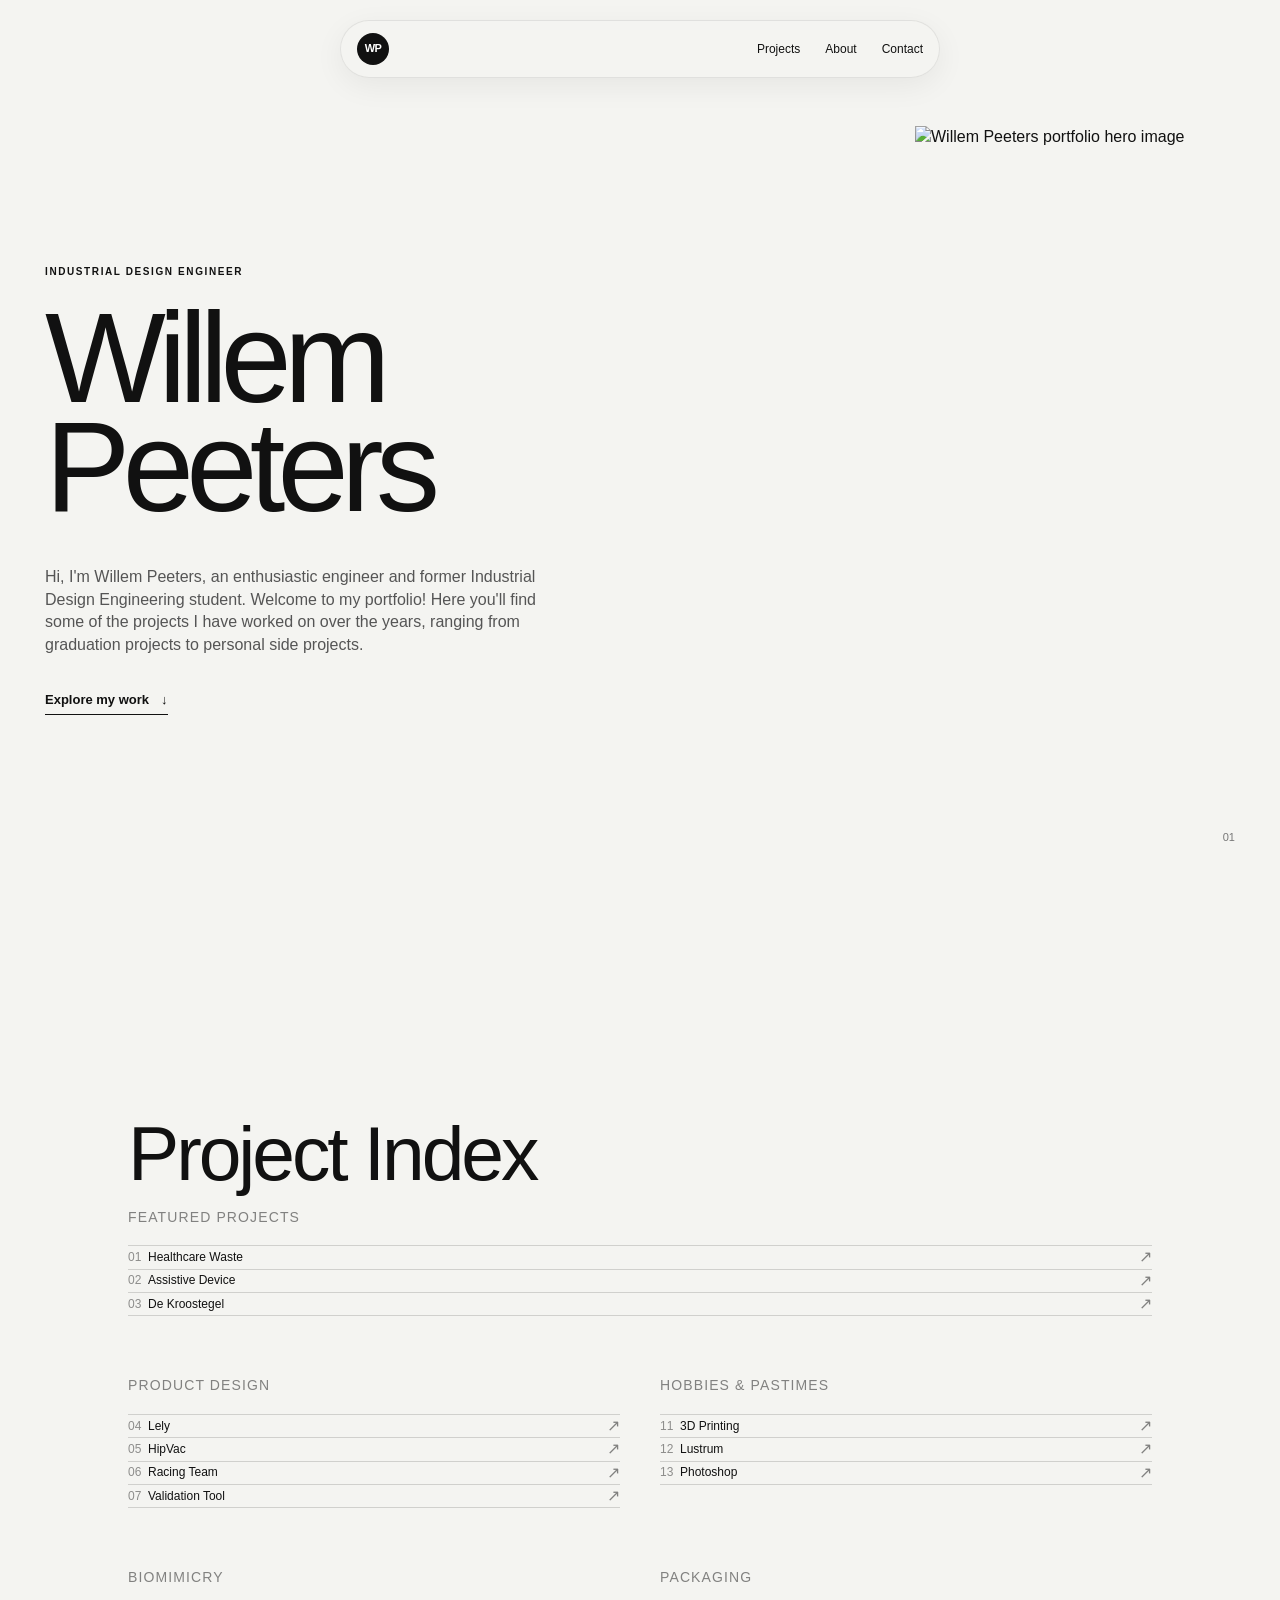
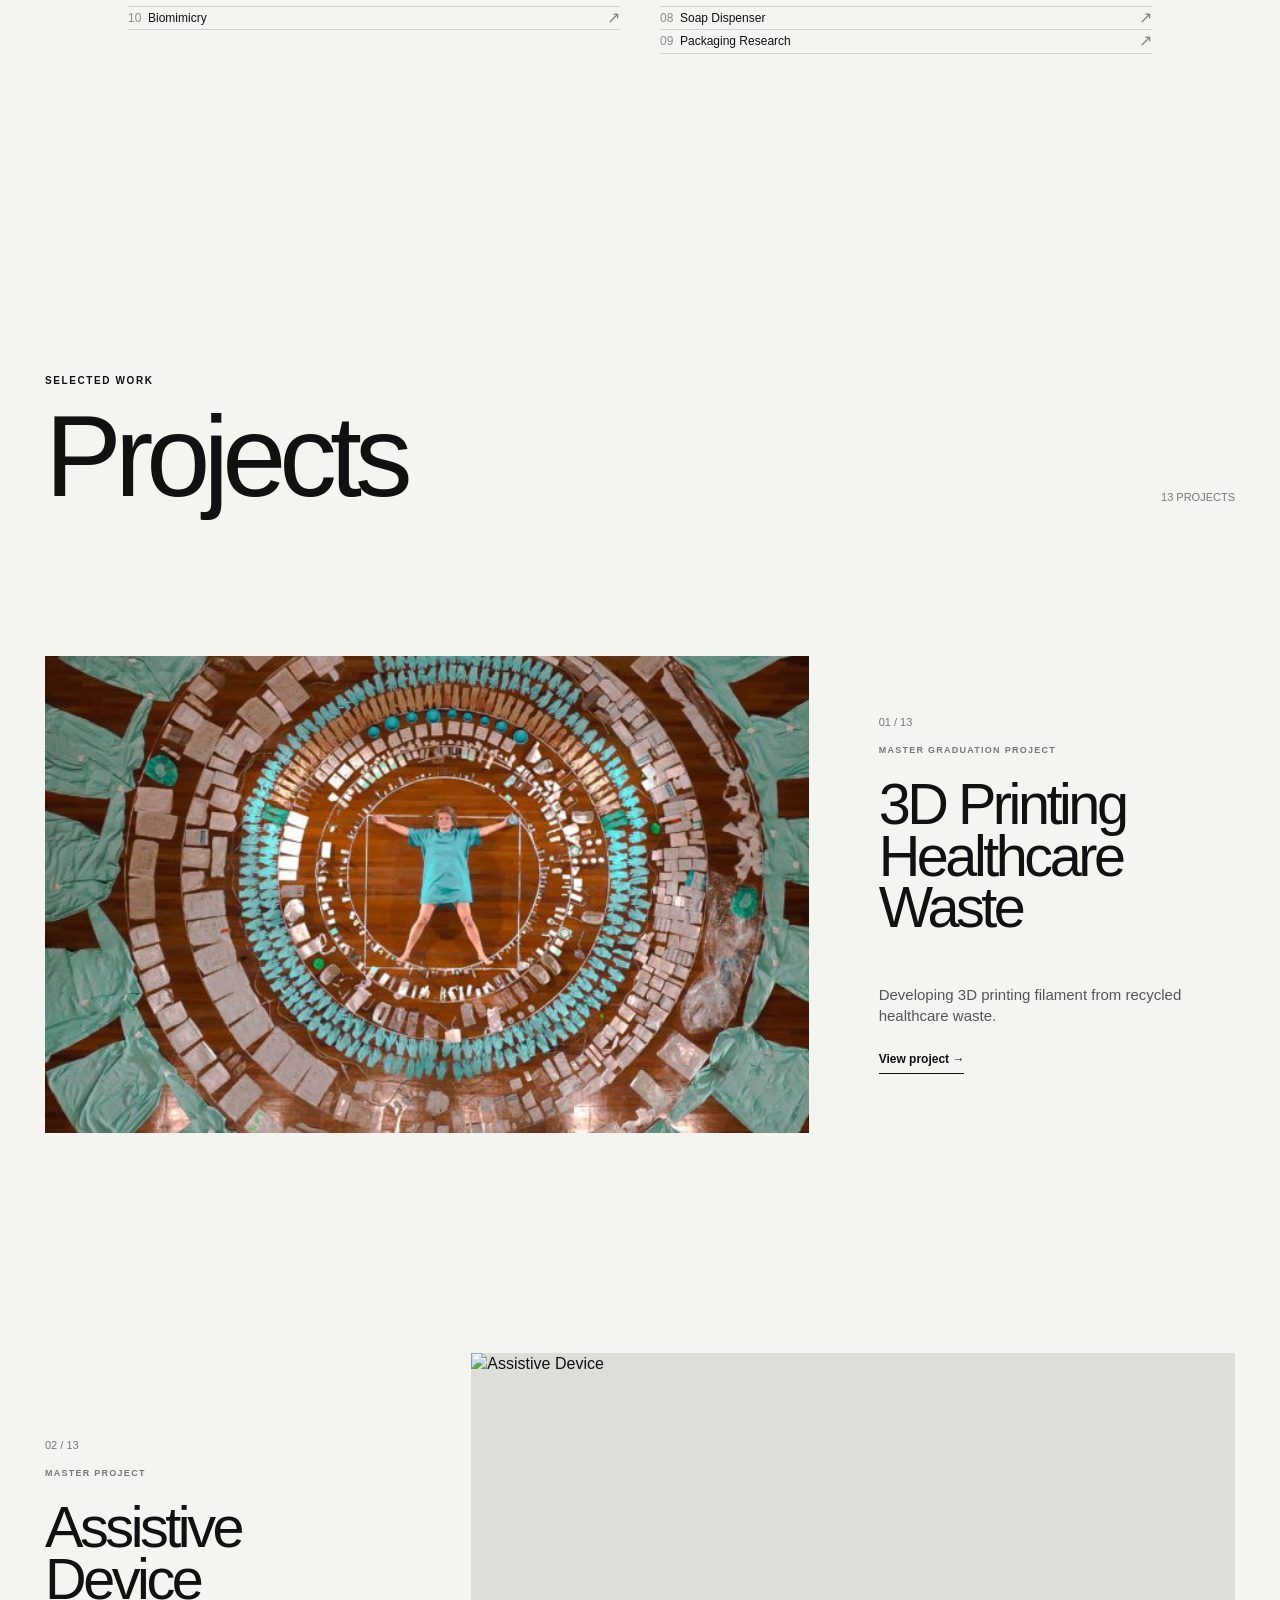
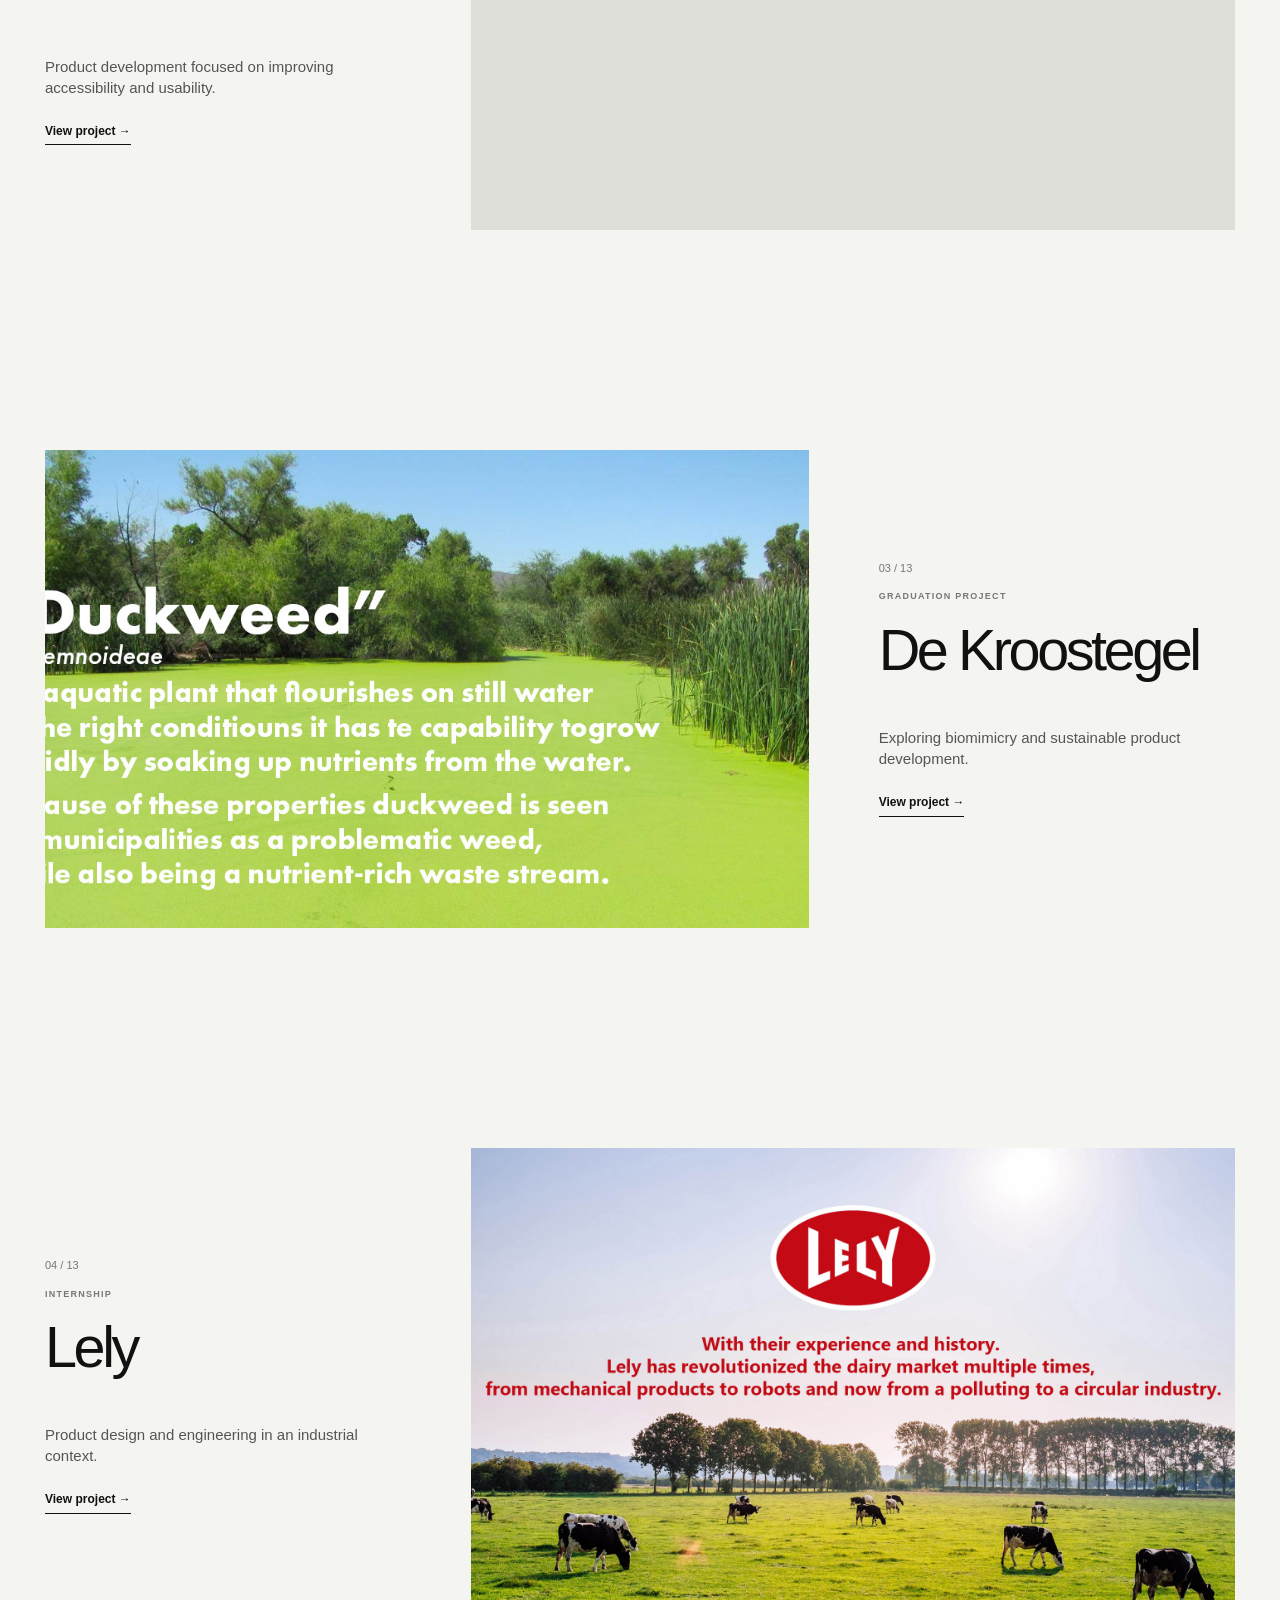
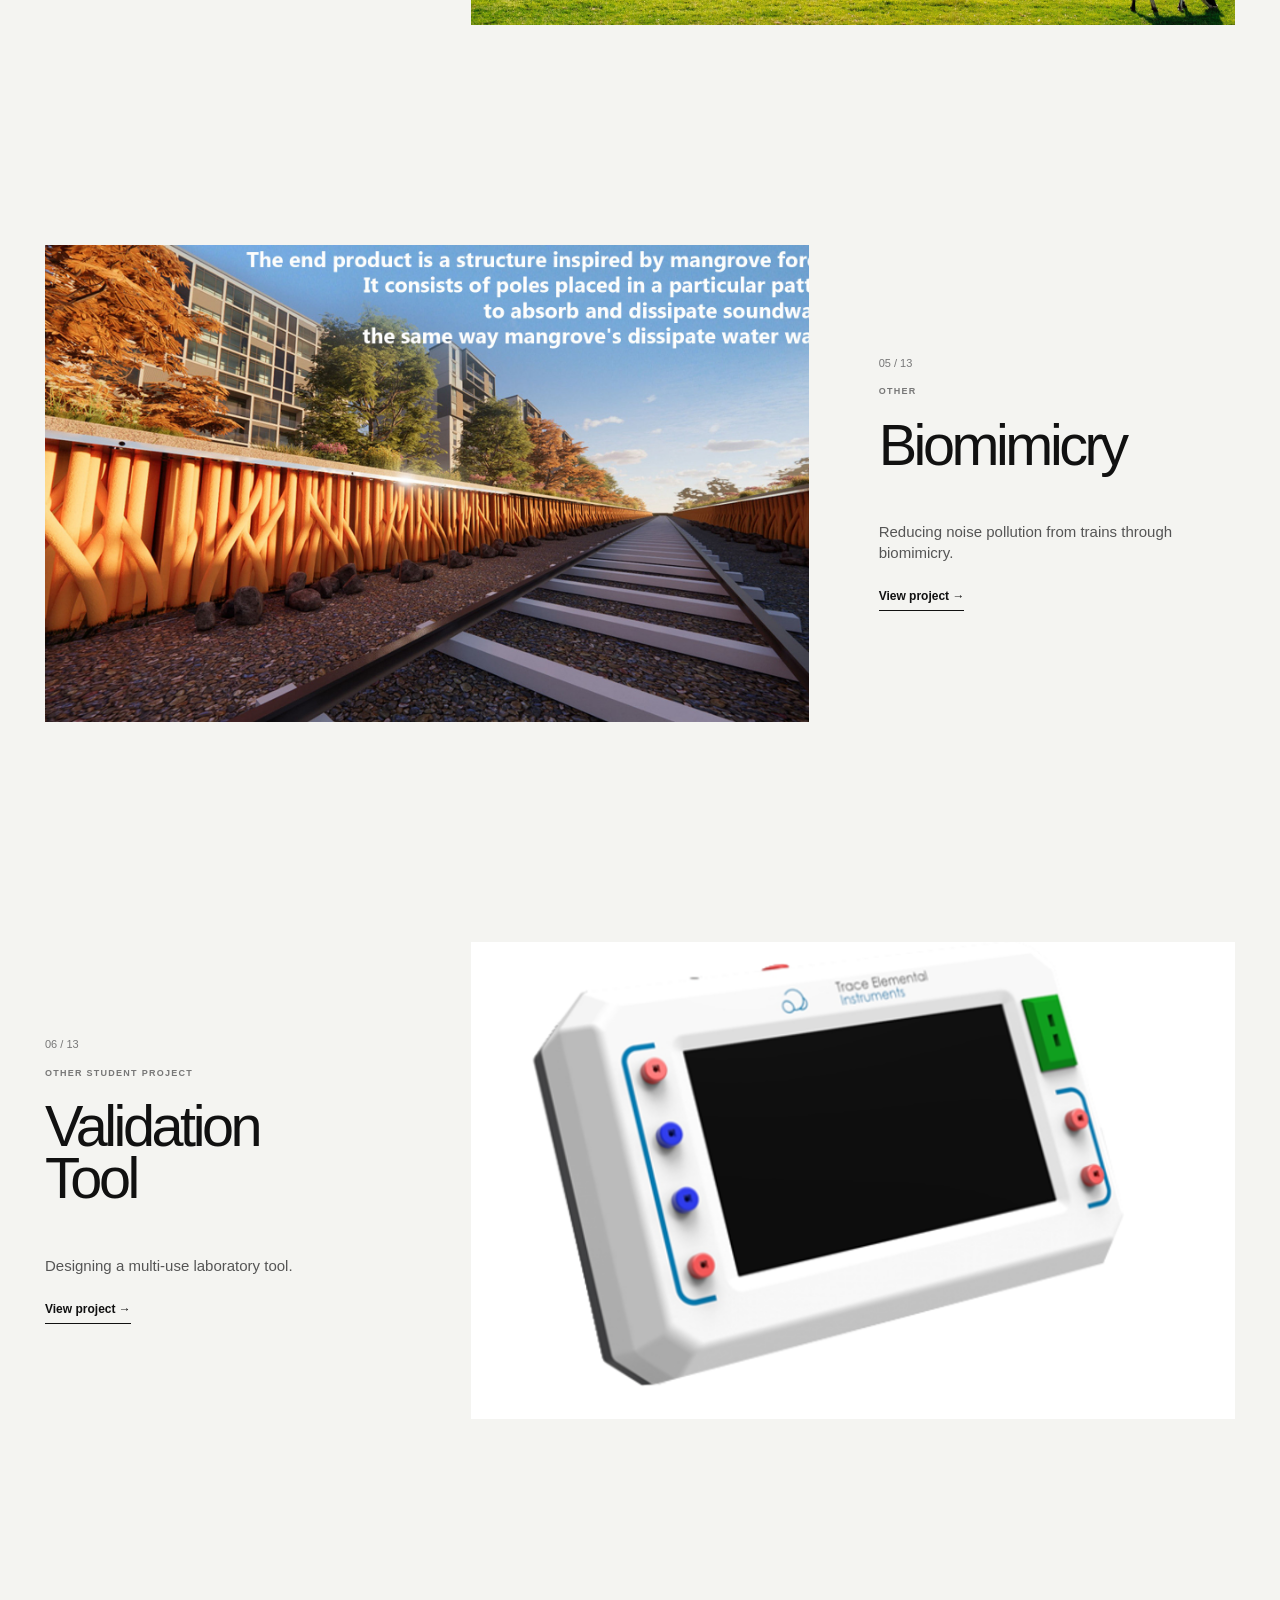
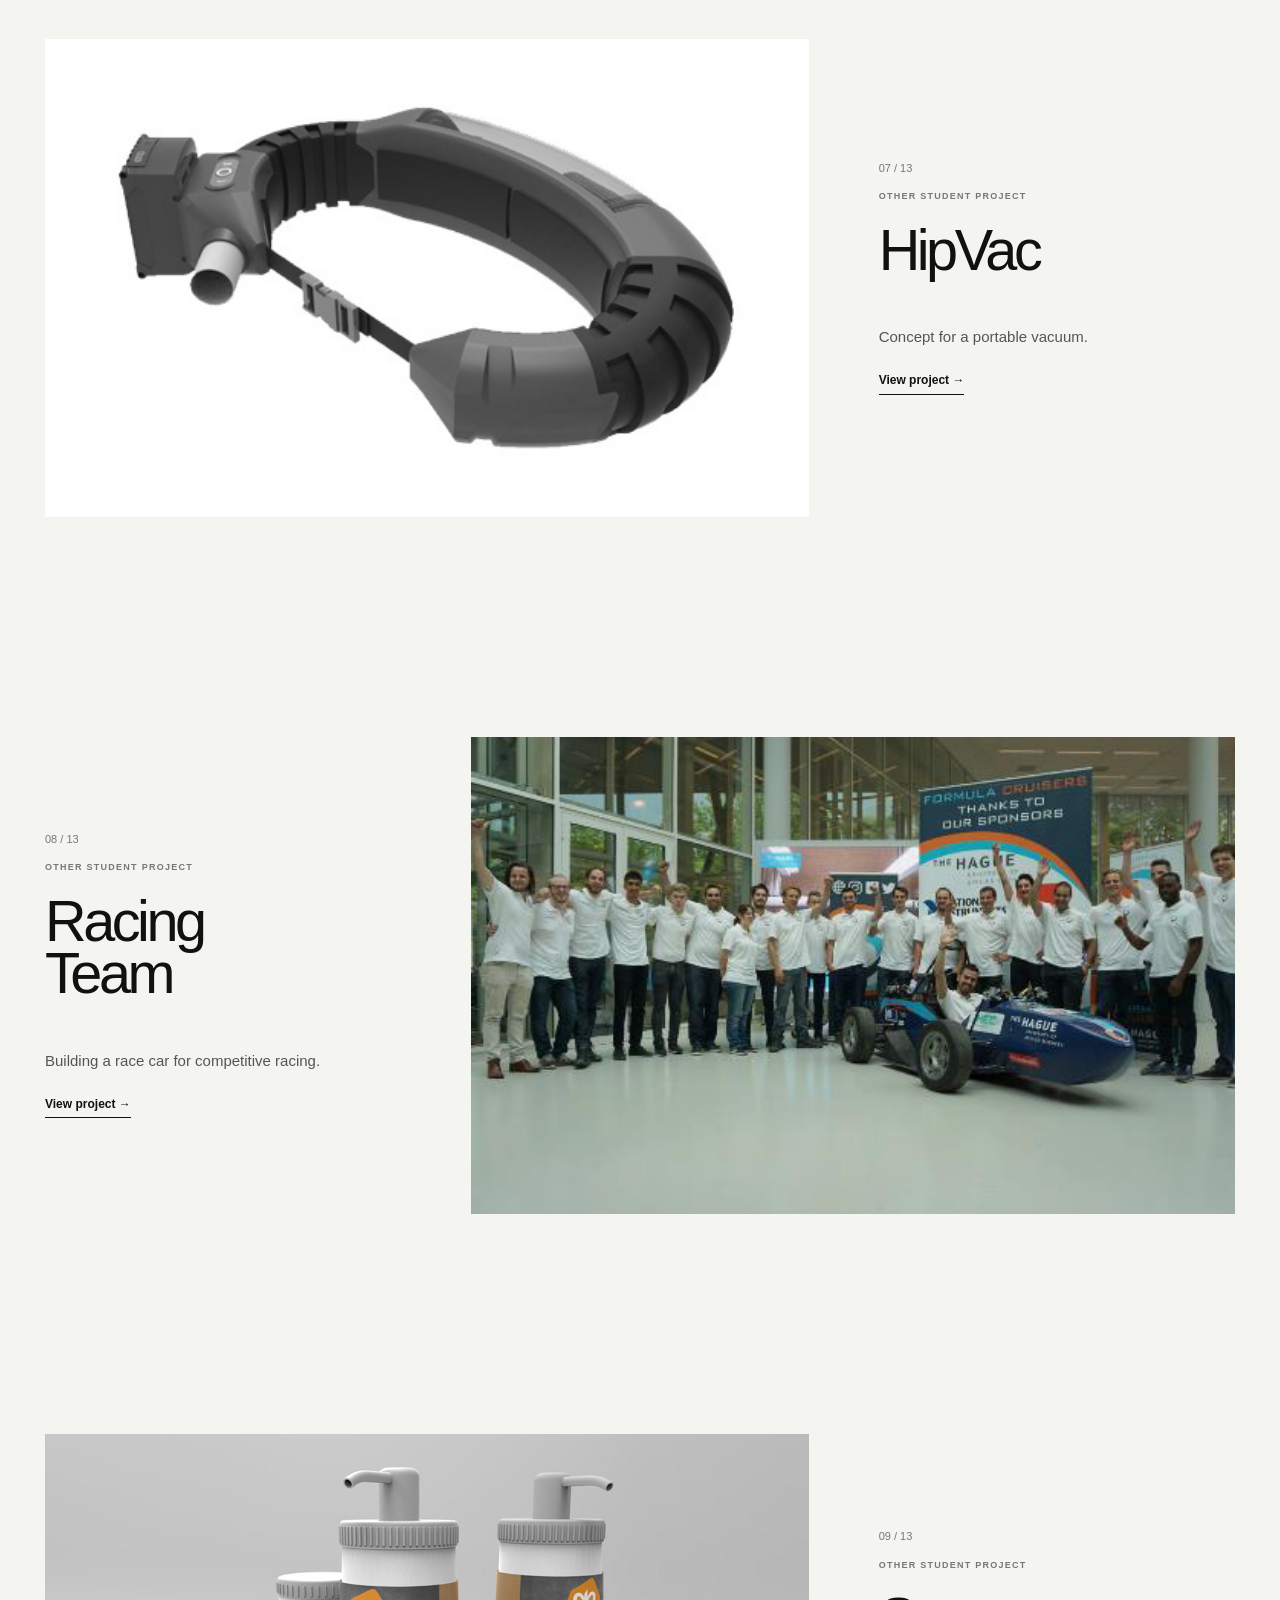
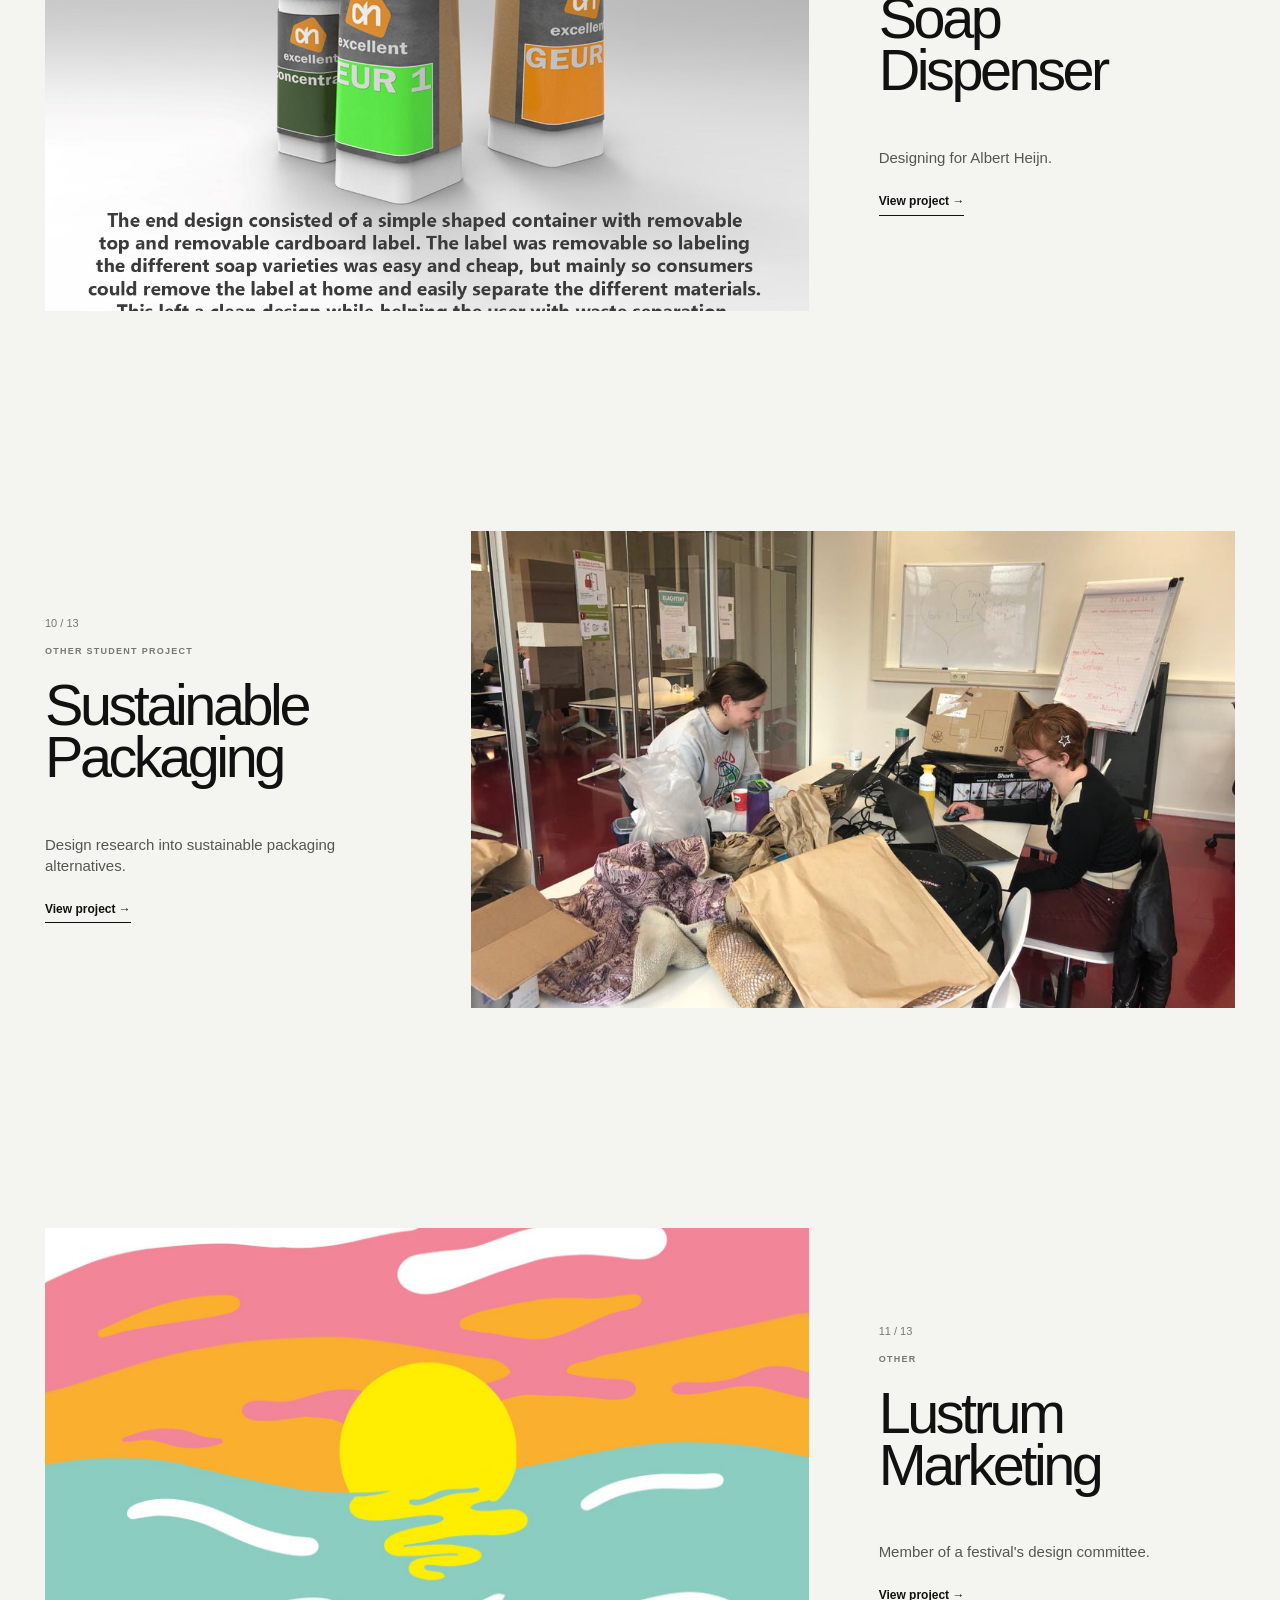
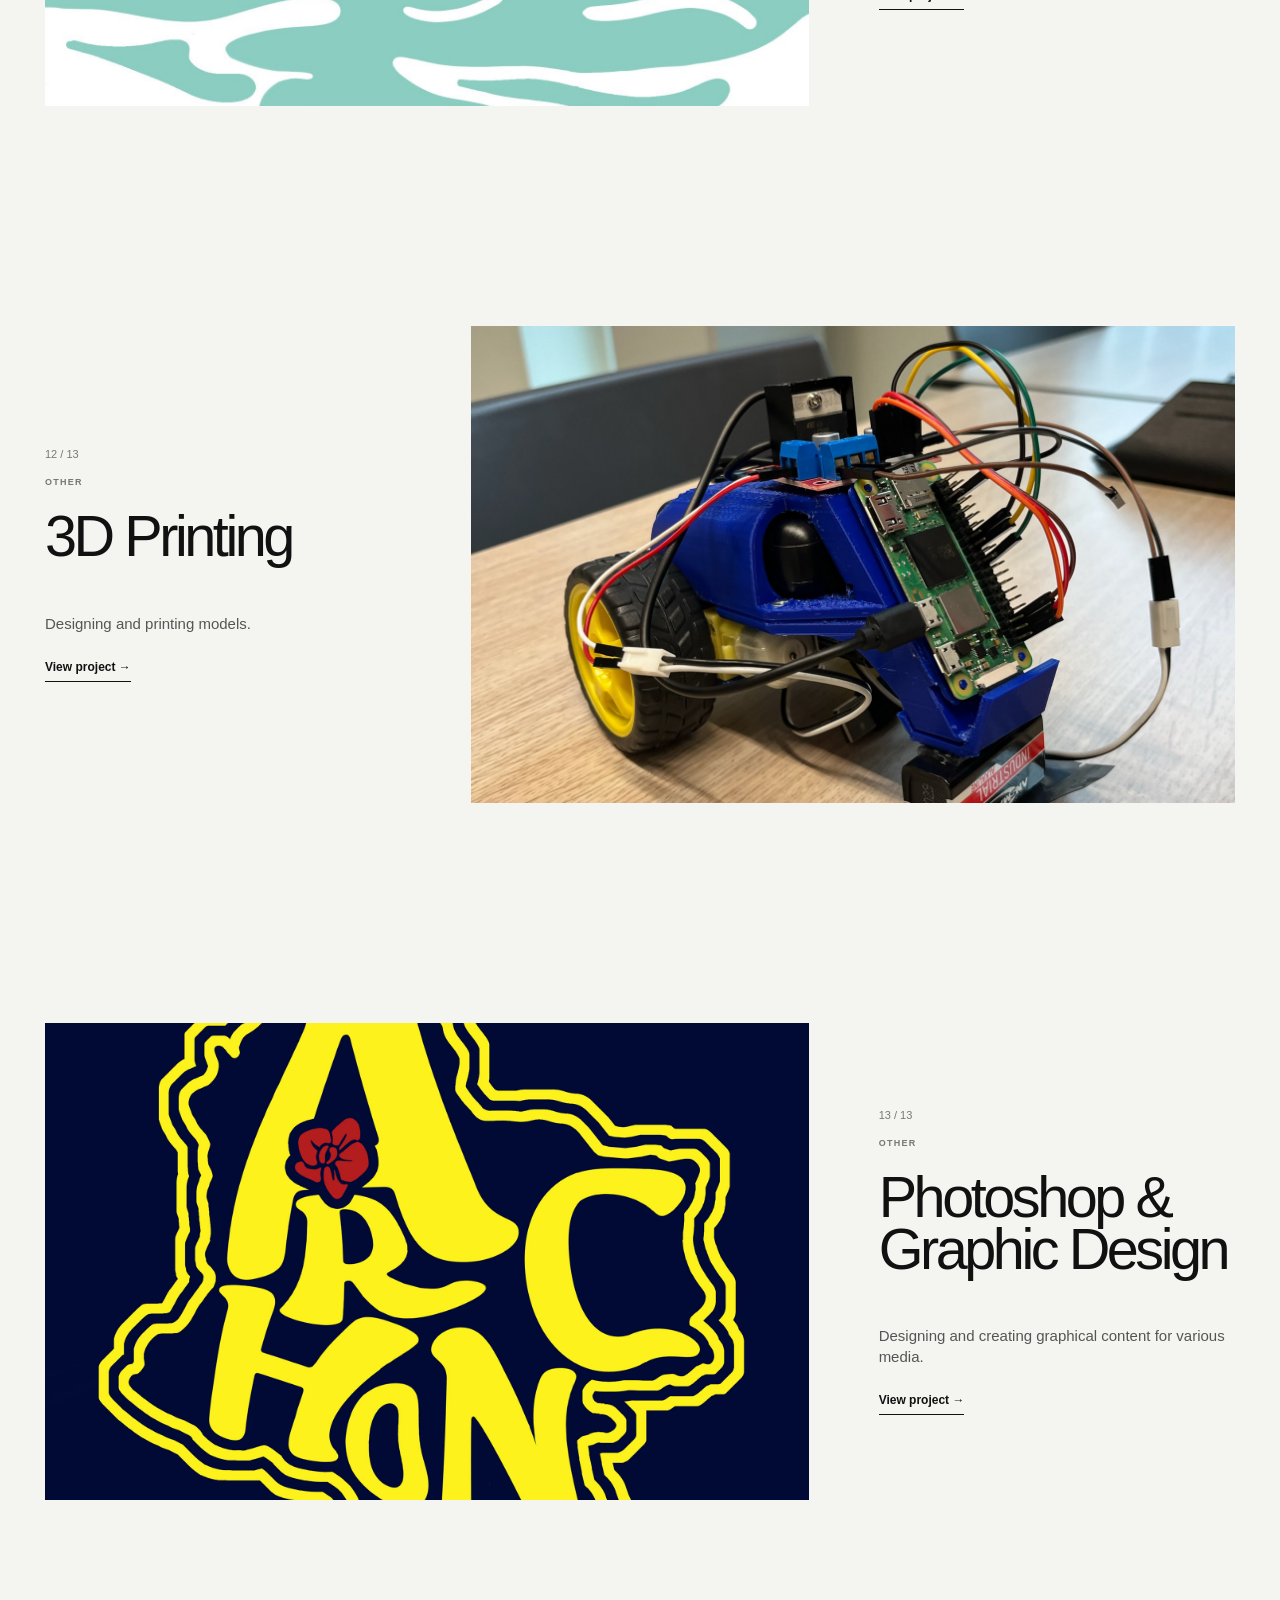
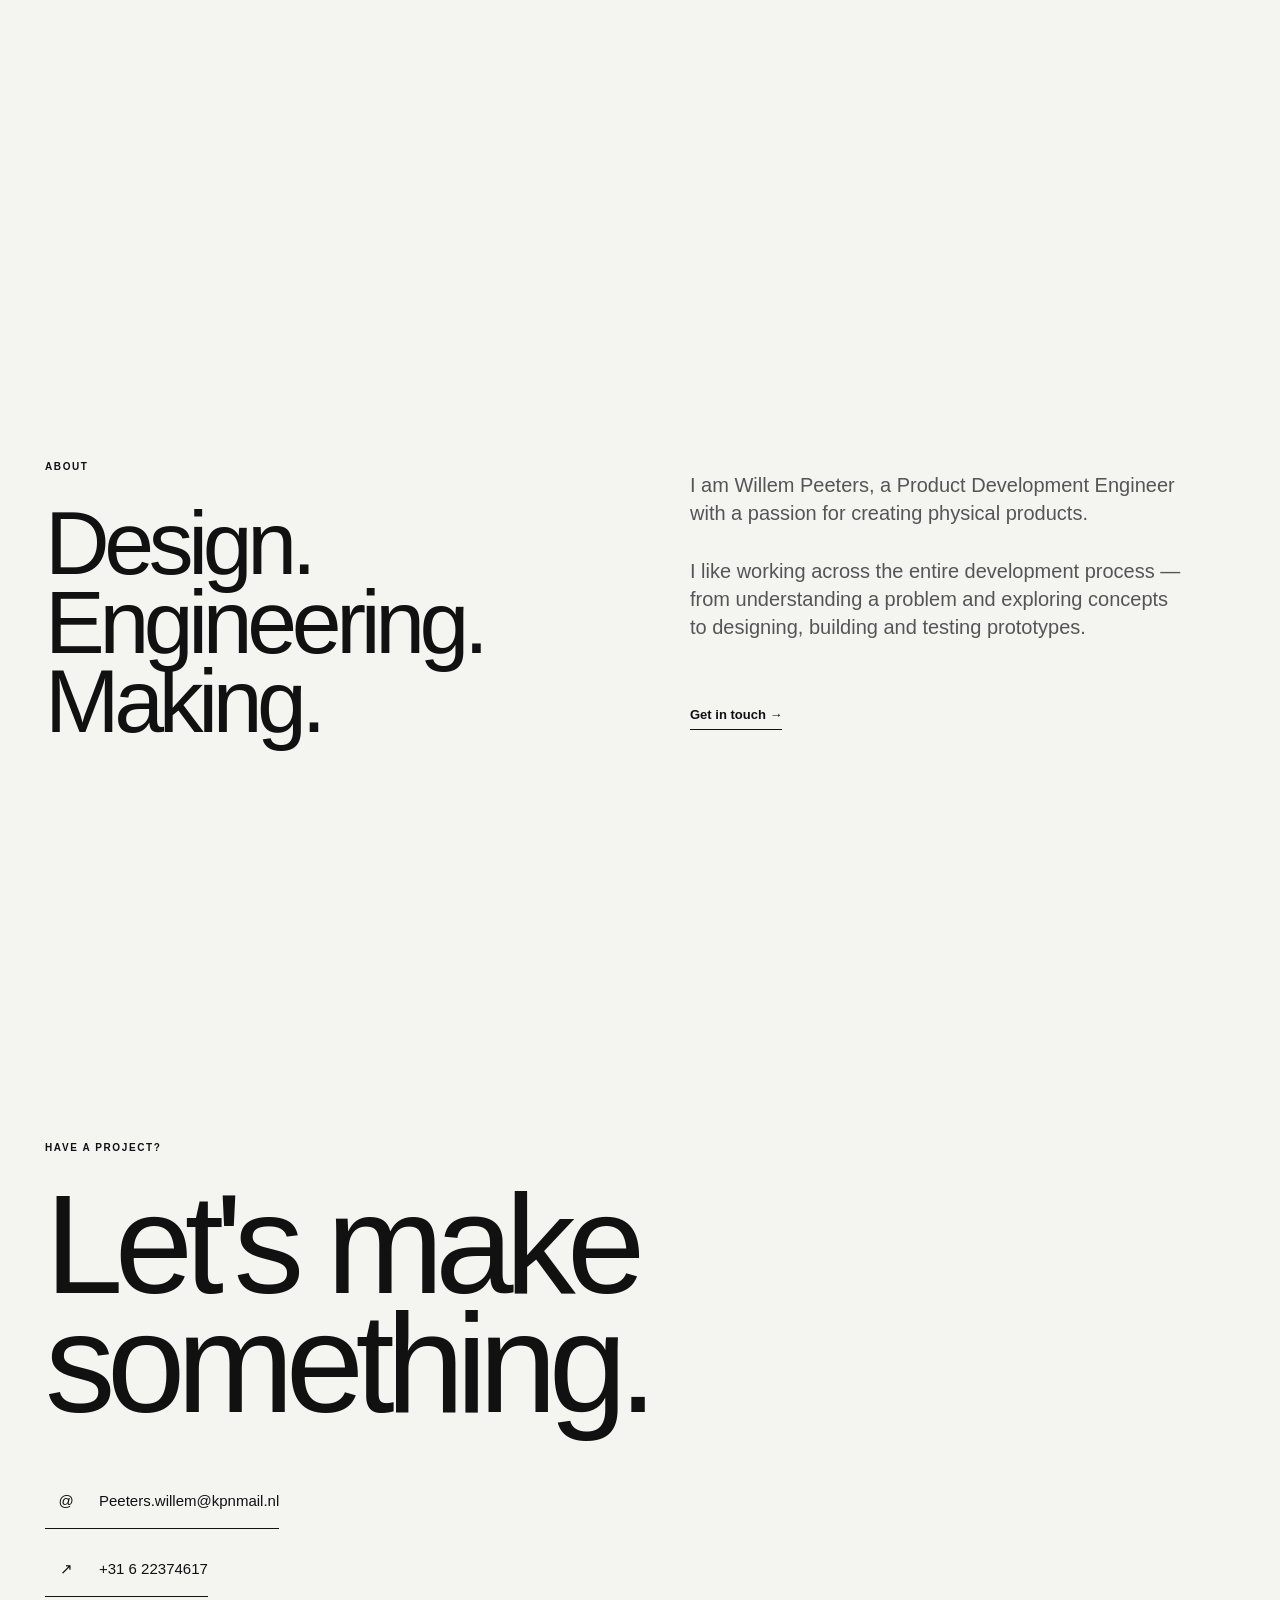
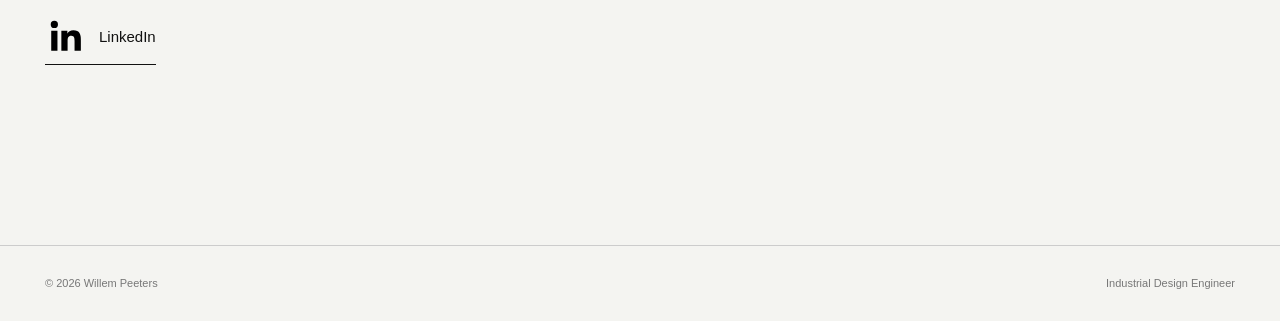
==== index.html @ cccd196d "Nieuwe gefilterde portfolio versie" ====
<!DOCTYPE html>
<html lang="en">

<head>
    <meta charset="UTF-8">
    <meta name="viewport" content="width=device-width, initial-scale=1.0">

    <title>Willem Peeters — Industrial Design Engineer</title>

    <link rel="stylesheet" href="css/style.css">
</head>


<body>

    <!-- ========================================
         FLOATING NAVIGATION
    ========================================= -->

    <header class="site-header">

        <nav class="navigation">

            <a href="index.html" class="logo">
                WP
            </a>

            <div class="nav-links">

                <a href="#work">
                    Projects
                </a>

                <a href="#about">
                    About
                </a>

                <a href="#contact">
                    Contact
                </a>

            </div>

        </nav>

    </header>



    <main>


        <!-- ========================================
             HERO
        ========================================= -->

        <section class="hero">

            <!-- Hero image -->

            <div class="hero-image">

                <img
                    src="Willem Peeters_files/MainPage/Hero.png"
                    alt="Willem Peeters portfolio hero image"
                >

            </div>


            <!-- Hero text -->

            <div class="hero-content">

                <p class="eyebrow">
                    INDUSTRIAL DESIGN ENGINEER
                </p>

                <h1>
                    Willem<br>
                    Peeters
                </h1>

                <p class="hero-description">

                    Hi, I'm Willem Peeters, an enthusiastic engineer
                    and former Industrial Design Engineering student.

                    Welcome to my portfolio! Here you'll find some
                    of the projects I have worked on over the years,
                    ranging from graduation projects to personal
                    side projects.

                </p>

                <a href="#work" class="hero-link">
                    Explore my work
                    <span>↓</span>
                </a>

            </div>


            <div class="hero-number">
                01
            </div>

        </section>




        <!-- ========================================
             PROJECTS
        ========================================= -->

<!-- PROJECT INDEX -->
<section class="project-index" id="project-index">

    <div class="project-index-header">
        <p class="project-index-label"></p>
        <h2>Project Index</h2>
    </div>

    <div class="project-index-groups">

        <!-- FEATURED PROJECTS -->
        <div class="project-index-group featured-group">
            <h3>Featured Projects</h3>

            <a href="#healthcare-waste" class="project-index-item">
                <span>01</span>
                <span>Healthcare Waste</span>
                <span>↗</span>
            </a>

            <a href="#assistive-device" class="project-index-item">
                <span>02</span>
                <span>Assistive Device</span>
                <span>↗</span>
            </a>

            <a href="#kroostegel" class="project-index-item">
                <span>03</span>
                <span>De Kroostegel</span>
                <span>↗</span>
            </a>
        </div>


        <!-- PRODUCT DESIGN -->
        <div class="project-index-group">
            <h3>Product Design</h3>

            <a href="#lely" class="project-index-item">
                <span>04</span>
                <span>Lely</span>
                <span>↗</span>
            </a>

            <a href="#hipvac" class="project-index-item">
                <span>05</span>
                <span>HipVac</span>
                <span>↗</span>
            </a>

            <a href="#racing-team" class="project-index-item">
                <span>06</span>
                <span>Racing Team</span>
                <span>↗</span>
            </a>

            <a href="#validation-tool" class="project-index-item">
                <span>07</span>
                <span>Validation Tool</span>
                <span>↗</span>
            </a>
        </div>

<!-- HOBBIES -->
        <div class="project-index-group">
            <h3>Hobbies &amp; Pastimes</h3>

            <a href="#3d-printing" class="project-index-item">
                <span>11</span>
                <span>3D Printing</span>
                <span>↗</span>
            </a>

            <a href="#lustrum" class="project-index-item">
                <span>12</span>
                <span>Lustrum</span>
                <span>↗</span>
            </a>

            <a href="#photoshop" class="project-index-item">
                <span>13</span>
                <span>Photoshop</span>
                <span>↗</span>
            </a>
        </div>

        <!-- BIOMIMICRY -->
        <div class="project-index-group">
            <h3>Biomimicry</h3>

            <a href="#biomimicry" class="project-index-item">
                <span>10</span>
                <span>Biomimicry</span>
                <span>↗</span>
            </a>
        </div>

        <!-- PACKAGING -->
        <div class="project-index-group">
            <h3>Packaging</h3>

            <a href="#soap-dispenser" class="project-index-item">
                <span>08</span>
                <span>Soap Dispenser</span>
                <span>↗</span>
            </a>

            <a href="#packaging-research" class="project-index-item">
                <span>09</span>
                <span>Packaging Research</span>
                <span>↗</span>
            </a>
        </div>


        


        

    </div>
</section>



        <section class="work" id="work">


            <div class="section-heading">

                <div>

                    <p class="eyebrow">
                        SELECTED WORK
                    </p>

                    <h2>
                        Projects
                    </h2>

                </div>


                <p class="project-count">
                    13 PROJECTS
                </p>

            </div>



            <!-- ========================================
                 PROJECT 01
            ========================================= -->

            <article class="project project-large">

                <a href="healthcare-waste.html" class="project-image">

                    <img
                        src="Willem Peeters_files/Healthcare_Waste/Main.jpg"
                        alt="3D Printing Healthcare Waste"
                    >

                </a>


                <div class="project-info">

                    <div>

                        <p class="project-number">
                            01 / 13
                        </p>

                        <p class="project-category">
                            MASTER GRADUATION PROJECT
                        </p>

                        <h3>
                            3D Printing<br>
                            Healthcare Waste
                        </h3>

                    </div>


                    <div>

                        <p>
                            Developing 3D printing filament from
                            recycled healthcare waste.
                        </p>

                        <a href="Healthcare_Waste.html" class="project-link">
                            View project →
                        </a>

                    </div>

                </div>

            </article>



            <!-- ========================================
                 PROJECT 02
            ========================================= -->

            <article class="project project-reverse">

                <a href="AssistiveDevice.html" class="project-image">

                    <img
                        src="Willem Peeters_files/Assistive_Device/Main.jpg"
                        alt="Assistive Device"
                    >

                </a>


                <div class="project-info">

                    <div>

                        <p class="project-number">
                            02 / 13
                        </p>

                        <p class="project-category">
                            MASTER PROJECT
                        </p>

                        <h3>
                            Assistive<br>
                            Device
                        </h3>

                    </div>


                    <div>

                        <p>
                            Product development focused on
                            improving accessibility and usability.
                        </p>

                        <a href="Assistive_Device.html" class="project-link">
                            View project →
                        </a>

                    </div>

                </div>

            </article>



            <!-- ========================================
                 PROJECT 03
            ========================================= -->

            <article class="project project-large">

                <a href="Kroostegel.html" class="project-image">

                    <img
                        src="Willem Peeters_files/Kroostegel/Main.jpg"
                        alt="De Kroostegel"
                    >

                </a>


                <div class="project-info">

                    <div>

                        <p class="project-number">
                            03 / 13
                        </p>

                        <p class="project-category">
                            GRADUATION PROJECT
                        </p>

                        <h3>
                            De Kroostegel
                        </h3>

                    </div>


                    <div>

                        <p>
                            Exploring biomimicry and sustainable
                            product development.
                        </p>

                        <a href="Kroostegel.html" class="project-link">
                            View project →
                        </a>

                    </div>

                </div>

            </article>



            <!-- ========================================
                 PROJECT 04
            ========================================= -->

            <article class="project project-reverse">

               <a href="Lely.html" class="project-image">
    <img
        src="Willem Peeters_files/Lely/Main.jpg"
        alt="Lely project"
    >
</a>


                <div class="project-info">

                    <div>

                        <p class="project-number">
                            04 / 13
                        </p>

                        <p class="project-category">
                            INTERNSHIP
                        </p>

                        <h3>
                            Lely
                        </h3>

                    </div>


                    <div>

                        <p>
                            Product design and engineering
                            in an industrial context.
                        </p>

                        <a href="Lely.html" class="project-link">
    View project →
</a>

                    </div>

                </div>

            </article>



            <!-- ========================================
                 PROJECT 05
            ========================================= -->

            <article class="project project-large">

                <a href="Biomimicry.html" class="project-image">

                    <img
                        src="Willem Peeters_files/Biomimicry/Main.jpg"
                        alt="Biomimicry project"
                    >

                </a>


                <div class="project-info">

                    <div>

                        <p class="project-number">
                            05 / 13
                        </p>

                        <p class="project-category">
                            OTHER
                        </p>

                        <h3>
                            Biomimicry
                        </h3>

                    </div>


                    <div>

                        <p>
                            Reducing noise pollution from trains
                            through biomimicry.
                        </p>

                        <a href="Biomimicry.html" class="project-link">
                            View project →
                        </a>

                    </div>

                </div>

            </article>



            <!-- ========================================
                 PROJECT 06
            ========================================= -->

            <article class="project project-reverse">

                <a href="ValidationTool.html" class="project-image">

                    <img
                        src="Willem Peeters_files/Validation_Tool/Main.png"
                        alt="Validation Tool"
                    >

                </a>


                <div class="project-info">

                    <div>

                        <p class="project-number">
                            06 / 13
                        </p>

                        <p class="project-category">
                            OTHER STUDENT PROJECT
                        </p>

                        <h3>
                            Validation<br>
                            Tool
                        </h3>

                    </div>


                    <div>

                        <p>
                            Designing a multi-use laboratory tool.
                        </p>

                        <a href="ValidationTool.html" class="project-link">
                            View project →
                        </a>

                    </div>

                </div>

            </article>



            <!-- ========================================
                 PROJECT 07
            ========================================= -->

            <article class="project project-large">

                <a href="HipVac.html" class="project-image">

                    <img
                        src="Willem Peeters_files/HipVac/Main.jpg"
                        alt="HipVac"
                    >

                </a>


                <div class="project-info">

                    <div>

                        <p class="project-number">
                            07 / 13
                        </p>

                        <p class="project-category">
                            OTHER STUDENT PROJECT
                        </p>

                        <h3>
                            HipVac
                        </h3>

                    </div>


                    <div>

                        <p>
                            Concept for a portable vacuum.
                        </p>

                        <a href="HipVac.html" class="project-link">
                            View project →
                        </a>

                    </div>

                </div>

            </article>



            <!-- ========================================
                 PROJECT 08
            ========================================= -->

            <article class="project project-reverse">

                <a href="RacingTeam.html" class="project-image">

                    <img
                        src="Willem Peeters_files/RacingTeam/Main.jpg"
                        alt="Racing Team"
                    >

                </a>


                <div class="project-info">

                    <div>

                        <p class="project-number">
                            08 / 13
                        </p>

                        <p class="project-category">
                            OTHER STUDENT PROJECT
                        </p>

                        <h3>
                            Racing<br>
                            Team
                        </h3>

                    </div>


                    <div>

                        <p>
                            Building a race car for competitive racing.
                        </p>

                        <a href="RacingTeam.html" class="project-link">
                            View project →
                        </a>

                    </div>

                </div>

            </article>



            <!-- ========================================
                 PROJECT 09
            ========================================= -->

            <article class="project project-large">

                <a href="SoapDispenser.html" class="project-image">

                    <img
                        src="Willem Peeters_files/SoapDispenser/Main.jpg"
                        alt="Soap Dispenser"
                    >

                </a>


                <div class="project-info">

                    <div>

                        <p class="project-number">
                            09 / 13
                        </p>

                        <p class="project-category">
                            OTHER STUDENT PROJECT
                        </p>

                        <h3>
                            Soap<br>
                            Dispenser
                        </h3>

                    </div>


                    <div>

                        <p>
                            Designing for Albert Heijn.
                        </p>

                        <a href="SoapDispenser.html" class="project-link">
                            View project →
                        </a>

                    </div>

                </div>

            </article>



            <!-- ========================================
                 PROJECT 10
            ========================================= -->

            <article class="project project-reverse">

                <a href="SustainablePackaging.html" class="project-image">

                    <img
                        src="Willem Peeters_files/SustainablePackaging/Main.jpeg"
                        alt="Sustainable Packaging"
                    >

                </a>


                <div class="project-info">

                    <div>

                        <p class="project-number">
                            10 / 13
                        </p>

                        <p class="project-category">
                            OTHER STUDENT PROJECT
                        </p>

                        <h3>
                            Sustainable<br>
                            Packaging
                        </h3>

                    </div>


                    <div>

                        <p>
                            Design research into sustainable
                            packaging alternatives.
                        </p>

                        <a href="SustainablePackaging.html" class="project-link">
                            View project →
                        </a>

                    </div>

                </div>

            </article>



            <!-- ========================================
                 PROJECT 11
            ========================================= -->

            <article class="project project-large">

                <a href="LustrumMarketing.html" class="project-image">

                    <img
                        src="Willem Peeters_files/LustrumMarketing/Main.jpeg"
                        alt="Lustrum Marketing"
                    >

                </a>


                <div class="project-info">

                    <div>

                        <p class="project-number">
                            11 / 13
                        </p>

                        <p class="project-category">
                            OTHER
                        </p>

                        <h3>
                            Lustrum<br>
                            Marketing
                        </h3>

                    </div>


                    <div>

                        <p>
                            Member of a festival's design committee.
                        </p>

                        <a href="LustrumMarketing.html" class="project-link">
                            View project →
                        </a>

                    </div>

                </div>

            </article>



            <!-- ========================================
                 PROJECT 12
            ========================================= -->

            <article class="project project-reverse">

                <a href="3DPrinting.html" class="project-image">

                    <img
                        src="Willem Peeters_files\3DPrinting\Main.jpeg"
                        alt="3D Printing"
                    >

                </a>


                <div class="project-info">

                    <div>

                        <p class="project-number">
                            12 / 13
                        </p>

                        <p class="project-category">
                            OTHER
                        </p>

                        <h3>
                            3D Printing
                        </h3>

                    </div>


                    <div>

                        <p>
                            Designing and printing models.
                        </p>

                        <a href="3DPrinting.html" class="project-link">
                            View project →
                        </a>

                    </div>

                </div>

            </article>



            <!-- ========================================
                 PROJECT 13
            ========================================= -->

            <article class="project project-large">

                <a href="Photoshop.html" class="project-image">

                    <img
                        src="Willem Peeters_files/Photoshop/Main.jpg"
                        alt="Photoshop and graphical design"
                    >

                </a>


                <div class="project-info">

                    <div>

                        <p class="project-number">
                            13 / 13
                        </p>

                        <p class="project-category">
                            OTHER
                        </p>

                        <h3>
                            Photoshop &<br>
                            Graphic Design
                        </h3>

                    </div>


                    <div>

                        <p>
                            Designing and creating graphical
                            content for various media.
                        </p>

                        <a href="Photoshop.html" class="project-link">
                            View project →
                        </a>

                    </div>

                </div>

            </article>


        </section>



        <!-- ========================================
             ABOUT
        ========================================= -->

        <section class="about" id="about">

            <div class="about-title">

                <p class="eyebrow">
                    ABOUT
                </p>

                <h2>
                    Design.<br>
                    Engineering.<br>
                    Making.
                </h2>

            </div>


            <div class="about-text">

                <p>
                    I am Willem Peeters, a Product Development
                    Engineer with a passion for creating physical
                    products.
                </p>


                <p>
                    I like working across the entire development
                    process — from understanding a problem and
                    exploring concepts to designing, building and
                    testing prototypes.
                </p>


                <a href="#contact" class="hero-link">
                    Get in touch →
                </a>

            </div>

        </section>



        <!-- ========================================
             CONTACT
        ========================================= -->

        <section class="contact" id="contact">

            <p class="eyebrow">
                HAVE A PROJECT?
            </p>


            <h2>
                Let's make<br>
                something.
            </h2>


            <div class="contact-links">


                <!-- EMAIL -->

                <a
                    href="mailto:Peeters.willem@kpnmail.nl"
                    class="contact-link"
                >

                    <span class="contact-icon">
                        @
                    </span>

                    <span>
                        Peeters.willem@kpnmail.nl
                    </span>

                </a>



                <!-- PHONE -->

                <a
                    href="tel:+31622374617"
                    class="contact-link"
                >

                    <span class="contact-icon">
                        ↗
                    </span>

                    <span>
                        +31 6 22374617
                    </span>

                </a>



                <!-- LINKEDIN -->

                <a
                    href="https://www.linkedin.com/in/willem-peeters-834319159/"
                    target="_blank"
                    rel="noopener noreferrer"
                    class="contact-link"
                >

                    <span class="linkedin-icon">

                        <svg
                            viewBox="0 0 24 24"
                            aria-hidden="true"
                        >

                            <path
                                d="M20.45 20.45h-3.56v-5.57c0-1.33-.03-3.04-1.85-3.04-1.85 0-2.13 1.44-2.13 2.94v5.67H9.35V8.99h3.42v1.56h.05c.48-.9 1.64-1.85 3.38-1.85 3.62 0 4.29 2.38 4.29 5.48v6.27zM5.34 7.43a2.07 2.07 0 1 1 0-4.14 2.07 2.07 0 0 1 0 4.14zM3.56 20.45h3.56V8.99H3.56v11.46z"
                            />

                        </svg>

                    </span>

                    <span>
                        LinkedIn
                    </span>

                </a>


            </div>

        </section>


    </main>



    <!-- ========================================
         FOOTER
    ========================================= -->

    <footer>

        <p>
            © 2026 Willem Peeters
        </p>

        <p>
            Industrial Design Engineer
        </p>

    </footer>



</body>

</html>
---- css/style.css ----
/* ========================================
   RESET
======================================== */

* {
    margin: 0;
    padding: 0;
    box-sizing: border-box;
}

html {
    scroll-behavior: smooth;
}

body {
    background: #f4f4f1;
    color: #111;
    font-family: Arial, Helvetica, sans-serif;
    line-height: 1.4;
}

a {
    color: inherit;
    text-decoration: none;
}


/* ========================================
   FLOATING NAVIGATION
======================================== */

.site-header {
    position: fixed;
    top: 20px;
    left: 50%;
    transform: translateX(-50%);

    width: calc(100% - 40px);
    max-width: 600px;

    z-index: 100;
}

.navigation {
    width: 100%;

    padding: 12px 16px;

    display: flex;
    justify-content: space-between;
    align-items: center;

    background: rgba(244, 244, 241, 0.82);

    border: 1px solid rgba(0, 0, 0, 0.08);

    border-radius: 100px;

    backdrop-filter: blur(14px);
    -webkit-backdrop-filter: blur(14px);

    box-shadow: 0 8px 30px rgba(0, 0, 0, 0.06);
}


/* LOGO */

.logo {
    width: 32px;
    height: 32px;

    display: flex;
    align-items: center;
    justify-content: center;

    border-radius: 50%;

    background: #111;
    color: #fff;

    font-size: 11px;
    font-weight: 700;

    letter-spacing: -0.05em;
}


/* NAV LINKS */

.nav-links {
    display: flex;
    align-items: center;

    gap: 25px;
}

.nav-links a {
    font-size: 12px;

    transition:
        opacity 0.3s ease,
        transform 0.3s ease;
}

.nav-links a:hover {
    opacity: 0.5;
    transform: translateY(-1px);
}


/* ========================================
   GENERAL TYPOGRAPHY
======================================== */

.eyebrow {
    font-size: 10px;
    font-weight: 600;

    letter-spacing: 0.16em;

    text-transform: uppercase;
}

h1,
h2,
h3 {
    font-weight: 500;

    letter-spacing: -0.06em;
}


/* ========================================
   HERO
======================================== */

.hero {
    min-height: 100vh;

    max-width: 1500px;
    margin: auto;

    padding: 160px 45px 80px;

    display: flex;
    align-items: center;

    position: relative;

    overflow: hidden;
}


/* HERO IMAGE */

.hero-image {
    position: absolute;

    right: 45px;
    top: 50%;

    transform: translateY(-50%);

    width: 25%;
    height: 72%;

    overflow: hidden;

    z-index: 0;
}

.hero-image img {
    width: 100%;
    height: 100%;

    object-fit: cover;

    display: block;

    animation: heroImageIn 1.4s ease forwards;
}


/* HERO CONTENT */

.hero-content {
    position: relative;

    z-index: 2;

    max-width: 800px;

    animation: heroIn 1s ease forwards;
}

.hero h1 {
    margin-top: 25px;

    font-size: clamp(70px, 10vw, 155px);

    line-height: 0.85;
}

.hero-description {
    max-width: 500px;

    margin-top: 45px;

    font-size: 16px;

    color: #555;
}

.hero-link {
    display: inline-flex;

    align-items: center;

    gap: 12px;

    margin-top: 35px;

    padding-bottom: 5px;

    font-size: 13px;

    font-weight: 600;

    border-bottom: 1px solid #111;
}

.hero-link span {
    transition: transform 0.3s ease;
}

.hero-link:hover span {
    transform: translateY(4px);
}


/* HERO NUMBER */

.hero-number {
    position: absolute;

    right: 45px;
    bottom: 55px;

    font-size: 11px;

    color: #777;
}


/* ========================================
   INTRO
======================================== */

.intro {
    max-width: 1500px;
    margin: auto;

    padding: 200px 45px;
}

.intro h2 {
    margin-top: 30px;

    font-size: clamp(60px, 8vw, 125px);

    line-height: 0.9;
}

.intro h2 span {
    color: #777;
}

.intro-text {
    max-width: 600px;

    margin-top: 60px;
    margin-left: 35%;

    font-size: 20px;

    color: #555;
}


/* ========================================
   WORK
======================================== */

.work {
    max-width: 1500px;
    margin: auto;

    padding: 120px 45px;
}


/* SECTION HEADING */

.section-heading {
    display: flex;

    justify-content: space-between;
    align-items: flex-end;

    margin-bottom: 150px;
}

.section-heading h2 {
    margin-top: 20px;

    font-size: clamp(60px, 9vw, 140px);

    line-height: 0.85;
}

.project-count {
    font-size: 11px;

    color: #777;
}


/* ========================================
   PROJECT LAYOUT
======================================== */

.project {
    margin-bottom: 220px;

    display: grid;

    grid-template-columns: minmax(0, 1.5fr) minmax(280px, 0.7fr);

    gap: 70px;

    align-items: center;
}


/*
    Alternating projects

    Normal:
    IMAGE | TEXT

    Reverse:
    TEXT | IMAGE
*/

.project-reverse {
    grid-template-columns: minmax(280px, 0.7fr) minmax(0, 1.5fr);
}


/* ========================================
   PROJECT IMAGE
======================================== */

.project-image {
    width: 100%;

    aspect-ratio: 16 / 10;

    overflow: hidden;

    background: #deded9;
}


/* IMAGE */

.project-image img {
    width: 100%;
    height: 100%;

    display: block;

    object-fit: cover;

    transition:
        transform 0.8s cubic-bezier(0.22, 1, 0.36, 1);
}


/* IMAGE HOVER */

.project-image:hover img {
    transform: scale(1.035);
}


/* ========================================
   PROJECT INFO
======================================== */

.project-info {
    display: flex;

    flex-direction: column;

    justify-content: center;

    gap: 50px;

    max-width: 450px;
}


/* Reverse project */

.project-reverse .project-info {
    order: 1;
}

.project-reverse .project-image {
    order: 2;
}


/* NUMBER */

.project-number {
    margin-bottom: 14px;

    font-size: 11px;

    color: #777;
}


/* CATEGORY */

.project-category {
    margin-bottom: 22px;

    font-size: 9px;

    font-weight: 600;

    letter-spacing: 0.14em;

    text-transform: uppercase;

    color: #777;
}


/* TITLE */

.project-info h3 {
    font-size: clamp(42px, 4.5vw, 72px);

    line-height: 0.9;
}


/* DESCRIPTION */

.project-info p:not(.project-number):not(.project-category) {
    max-width: 350px;

    font-size: 15px;

    color: #555;
}


/* PROJECT LINK */

.project-link {
    display: inline-block;

    width: fit-content;

    margin-top: 25px;

    padding-bottom: 5px;

    font-size: 12px;

    font-weight: 600;

    border-bottom: 1px solid #111;

    transition:
        opacity 0.3s ease,
        transform 0.3s ease;
}

.project-link:hover {
    opacity: 0.5;

    transform: translateX(4px);
}


/* ========================================
   ABOUT
======================================== */

.about {
    max-width: 1500px;
    margin: auto;

    padding: 220px 45px;

    display: grid;

    grid-template-columns: 1fr 1fr;

    gap: 100px;
}

.about h2 {
    margin-top: 30px;

    font-size: clamp(60px, 7vw, 110px);

    line-height: 0.88;
}

.about-text {
    max-width: 500px;

    align-self: center;
}

.about-text p {
    margin-bottom: 30px;

    font-size: 20px;

    color: #555;
}


/* ========================================
   CONTACT
======================================== */

.contact {
    min-height: 80vh;

    max-width: 1500px;
    margin: auto;

    padding: 180px 45px;

    display: flex;

    flex-direction: column;

    justify-content: center;
}

.contact h2 {
    margin-top: 30px;

    font-size: clamp(70px, 11vw, 170px);

    line-height: 0.85;
}


/* CONTACT LINKS */

.contact-links {
    display: flex;

    flex-direction: column;

    align-items: flex-start;

    gap: 18px;

    margin-top: 55px;
}

.contact-link {
    display: flex;

    align-items: center;

    gap: 12px;

    width: fit-content;

    padding-bottom: 7px;

    font-size: 15px;

    border-bottom: 1px solid #111;

    transition:
        opacity 0.3s ease,
        transform 0.3s ease;
}

.contact-link:hover {
    opacity: 0.5;

    transform: translateX(5px);
}

/* =========================================
   PROJECT INDEX
   ========================================= */

.project-index {
    width: 80%;
    Margin: 0 auto;
    max-width: 1200px;
    padding: 200px 0 200px;
    Box-sizing: border-box;
    scroll-margin-top: 100px;
}

.project-index-header {
    margin-bottom: 0px;
}

.project-index-label {
    font-size: 8px;
    letter-spacing: 0.12em;
    text-transform: uppercase;
    margin-bottom: 0px;
    opacity: 0.55;
}

.project-index-header h2 {
    font-size: clamp(42px, 6vw, 80px);
    font-weight: 500;
    letter-spacing: -0.04em;
    margin: 0;
}


/* Groups */

.project-index-groups {
    display: grid;
    grid-template-columns: repeat(2, 1fr);
    column-gap: 40px;
    row-gap: 60px;
}

.project-index-group h3 {
    font-size: 14px;
    font-weight: 500;
    text-transform: uppercase;
    letter-spacing: 0.08em;
    opacity: 0.5;
    margin: 0 0 18px;
}


/* Project links */

.project-index-item {
    display: grid;
    grid-template-columns: 20px 1fr 25px;
    align-items: center;

    padding: 0px 0;

    color: inherit;
    text-decoration: none;

    border-top: 1px solid rgba(0, 0, 0, 0.15);

    transition:
        opacity 0.25s ease,
        padding-left 0.25s ease;
}

.project-index-item:last-child {
    border-bottom: 1px solid rgba(0, 0, 0, 0.15);
}

.project-index-item span:first-child {
    font-size: 12px;
    opacity: 0.45;
}

.project-index-item span:nth-child(2) {
    font-size: 12px;
}

.project-index-item span:last-child {
    text-align: right;
    font-size: 16px;
    opacity: 0.5;
}

.project-index-item:hover {
    opacity: 0.55;
    padding-left: 8px;
}


/* Featured projects */

.featured-group {
    grid-column: 1 / -1;
    margin-bottom: 0px;
}

.featured-group .project-index-item span:nth-child(2) {
    font-size: 12px;
}


/* Smooth scrolling */

html {
    scroll-behavior: smooth;
}


/* Mobile */

@media (max-width: 700px) {

    .project-index {
        padding: 70px 0 80px;
    }

    .project-index-header {
        margin-bottom: 40px;
    }

    .project-index-groups {
        grid-template-columns: 1fr;
        row-gap: 50px;
    }

    .featured-group {
        grid-column: auto;
    }

    .project-index-item {
        grid-template-columns: 35px 1fr 20px;
    }

    .project-index-item span:nth-child(2) {
        font-size: 15px;
    }

}

/* CONTACT ICON */

.contact-icon,
.linkedin-icon {
    width: 42px;
    height: 42px;

    display: flex;
    align-items: center;
    justify-content: center;
}

.linkedin-icon svg {
    width: 100%;
    height: 100%;
    display: block;
}


/* ========================================
   FOOTER
======================================== */

footer {
    border-top: 1px solid #ccc;

    padding: 30px 45px;

    display: flex;

    justify-content: space-between;

    font-size: 11px;

    color: #777;
}


/* ========================================
   ANIMATIONS
======================================== */

@keyframes heroIn {

    from {
        opacity: 0;

        transform: translateY(40px);
    }

    to {
        opacity: 1;

        transform: translateY(0);
    }

}


@keyframes heroImageIn {

    from {
        opacity: 0;

        transform: scale(1.04);
    }

    to {
        opacity: 1;

        transform: scale(1);
    }

}


/* ========================================
   MOBILE
======================================== */

@media (max-width: 900px) {

    /* HERO */

    .hero {
        min-height: auto;

        padding: 140px 25px 100px;

        display: flex;

        flex-direction: column;

        align-items: flex-start;
    }


    .hero-image {
        position: relative;

        top: auto;
        right: auto;

        transform: none;

        width: 100%;
        height: 55vh;

        margin-top: 60px;

        order: 2;
    }


    .hero-content {
        order: 1;
    }


    .hero-number {
        display: none;
    }


    /* PROJECTS */

    .project,
    .project-reverse {

        display: grid;

        grid-template-columns: 1fr;

        gap: 35px;

        margin-bottom: 130px;
    }


    .project-image,
    .project-reverse .project-image {

        width: 100%;

        order: 1;
    }


    .project-info,
    .project-reverse .project-info {

        width: 100%;

        max-width: 600px;

        order: 2;
    }


    /* ABOUT */

    .about {

        grid-template-columns: 1fr;

        gap: 70px;
    }

}

/* =====================================================
   STANDALONE PROJECT TEXT
===================================================== */

.project-standalone {
    max-width: 800px;
    margin: 0 auto 80px;
    text-align: center;
}

.project-standalone h2 {
    font-size: clamp(2rem, 3vw, 3rem);
    line-height: 1.05;
    font-weight: 500;
    margin: 0 0 25px;
}

.project-standalone p {
    font-size: 1rem;
    line-height: 1.7;
    margin-bottom: 18px;
}

/* ========================================
   SMALL MOBILE
======================================== */

@media (max-width: 600px) {

    .site-header {
        top: 12px;

        width: calc(100% - 24px);
    }


    .navigation {
        padding: 10px 12px;
    }


    .nav-links {
        gap: 15px;
    }


    .nav-links a {
        font-size: 11px;
    }


    .hero {
        padding: 120px 20px 70px;
    }


    .hero h1 {
        font-size: 64px;
    }


    .hero-description {
        font-size: 15px;

        margin-top: 35px;
    }


    .hero-image {
        height: 45vh;

        margin-top: 45px;
    }


    .intro {
        padding: 120px 20px;
    }


    .intro h2 {
        font-size: 58px;
    }


    .intro-text {
        margin-left: 0;

        margin-top: 40px;

        font-size: 17px;
    }


    .work {
        padding: 80px 20px;
    }


    .section-heading {
        margin-bottom: 80px;
    }


    .section-heading h2 {
        font-size: 65px;
    }


    .project {
        margin-bottom: 110px;
    }


    .project-info h3 {
        font-size: 48px;
    }


    .about {
        padding: 120px 20px;
    }


    .about h2 {
        font-size: 58px;
    }


    .about-text p {
        font-size: 17px;
    }


    .contact {
        min-height: 70vh;

        padding: 120px 20px;
    }


    .contact h2 {
        font-size: 70px;
    }


    footer {
        padding: 25px 20px;

        flex-direction: column;

        gap: 10px;
    }
}
/* =====================================================
   PROJECT PAGES
===================================================== */

.project-page {
    width: min(1400px, 90%);
    margin: 0 auto;
}


/* =====================================================
   PROJECT HERO
===================================================== */

.project-page-hero {
    padding-top: 110px;
    margin-bottom: 70px;
}

.project-page-hero-image {
    width: 48%;
}

.project-page-hero-image img {
    width: 100%;
    height: auto;
    display: block;
    border-radius: 4px;
}


/* =====================================================
   PROJECT INTRODUCTION
===================================================== */

.project-introduction {
    max-width: 900px;
    margin: 0 auto 110px;
    text-align: center;
}

.project-label {
    font-size: 0.8rem;
    text-transform: uppercase;
    letter-spacing: 0.12em;
    opacity: 0.55;
    margin-bottom: 14px;
}

.project-introduction h1 {
    font-size: clamp(2.8rem, 5vw, 5rem);
    line-height: 1;
    font-weight: 500;
    margin: 0 auto 35px;
    max-width: 900px;
}

.project-intro-text {
    max-width: 760px;
    margin: 0 auto;
}

.project-intro-text p {
    font-size: 1.05rem;
    line-height: 1.7;
    margin-bottom: 20px;
}


/* =====================================================
   PROJECT STORY
===================================================== */

/* =====================================================
   PROJECT STORY
===================================================== */

.project-story {
    display: grid;
    grid-template-columns: minmax(0, 1.35fr) minmax(300px, 0.8fr);
    gap: 60px;
    align-items: center;
    margin-bottom: 90px;
}


/* Normale sectie:
   afbeelding links - tekst rechts */

.project-story-image {
    grid-column: 1;
    width: 100%;
    overflow: hidden;
}

.project-story-text {
    grid-column: 2;
    max-width: 600px;
}


/* Omgekeerde sectie:
   tekst links - afbeelding rechts */

.project-story-reverse .project-story-image {
    grid-column: 2;
    grid-row: 1;
}

.project-story-reverse .project-story-text {
    grid-column: 1;
    grid-row: 1;
    max-width: 600px;
}


/* Afbeeldingen */

.project-story-image img {
    width: 100%;
    height: auto;
    display: block;

    transition: transform 0.6s ease;
}

.project-story-image:hover img {
    transform: scale(1.02);
}


/* Tekst */

.project-story-text h2 {
    font-size: clamp(2rem, 3vw, 3rem);
    line-height: 1.05;
    font-weight: 500;
    margin: 0 0 25px;
}

.project-story-text p,
.project-story-text li {
    font-size: 0.98rem;
    line-height: 1.7;
}

.project-story-text p {
    margin-bottom: 18px;
}

.project-story-text ol {
    padding-left: 22px;
    margin: 25px 0;
}

.project-story-text li {
    margin-bottom: 12px;
}


/* =====================================================
   FINAL IMAGE
===================================================== */

.project-final-image {
    width: 65%;
    margin: 0 auto 100px;
}

.project-final-image img {
    width: 100%;
    height: auto;
    display: block;
}


/* =====================================================
   BACK LINK
===================================================== */

.project-end {
    text-align: center;
    padding-bottom: 90px;
}

.back-link {
    font-size: 0.9rem;
    text-decoration: none;
    opacity: 0.7;
    transition: opacity 0.3s ease;
}

.back-link:hover {
    opacity: 1;
}


/* =====================================================
   PROJECT CONTACT
===================================================== */

.project-contact {
    border-top: 1px solid rgba(0, 0, 0, 0.12);
    padding: 90px 0 70px;
    text-align: center;
}

.project-contact h2 {
    font-size: clamp(2rem, 3vw, 3rem);
    font-weight: 500;
    margin-bottom: 55px;
}

.project-contact-items {
    display: grid;
    grid-template-columns: repeat(3, 1fr);
    max-width: 850px;
    margin: 0 auto;
}

.project-contact-item {
    display: flex;
    flex-direction: column;
    align-items: center;
    justify-content: flex-start;

    padding: 0 35px;
    text-decoration: none;
    color: inherit;
}

.project-contact-item + .project-contact-item {
    border-left: 1px solid rgba(0, 0, 0, 0.12);
}


/* Alle iconen exact even groot */

.project-contact-icon {
    width: 42px;
    height: 42px;
    margin-bottom: 18px;

    display: flex;
    align-items: center;
    justify-content: center;
}

.project-contact-icon svg {
    width: 100%;
    height: 100%;
    fill: none;
    stroke: currentColor;
    stroke-width: 1.5;
    stroke-linecap: round;
    stroke-linejoin: round;
}


/* Tekst exact dezelfde grootte */

.project-contact-item span {
    font-size: 0.9rem;
    line-height: 1.4;
    text-align: center;
}

/* =====================================================
   PROJECT NAVIGATION
===================================================== */

.project-navigation {
    position: fixed;
    top: 0px;
    left: 50%;
    transform: translateX(-50%);

    width: min(1400px, 90%);

    display: flex;
    justify-content: space-between;
    align-items: center;

    z-index: 1000;
}

.project-nav-logo {
    font-size: 1.2rem;
    font-weight: 500;
    text-decoration: none;
    color: inherit;
}

.project-nav-links {
    display: flex;
    gap: 30px;
}

.project-nav-links a {
    font-size: 0.85rem;
    text-decoration: none;
    color: inherit;

    opacity: 0.65;

    transition: opacity 0.3s ease;
}

.project-nav-links a:hover {
    opacity: 1;
}

/* =====================================================
   CENTERED IMAGE WITH TEXT ABOVE
===================================================== */

.project-image-with-text {
    max-width: 1000px;
    margin: 0 auto 90px;
}

.project-image-with-text-content {
    max-width: 750px;
    margin: 0 auto 40px;
    text-align: center;
}

.project-image-with-text-content h2 {
    font-size: clamp(2rem, 3vw, 3rem);
    line-height: 1.05;
    font-weight: 500;
    margin: 0 0 25px;
}

.project-image-with-text-content p {
    font-size: 1rem;
    line-height: 1.7;
}

.project-image-with-text-image {
    width: 100%;
}

.project-image-with-text-image img {
    width: 100%;
    height: auto;
    display: block;
}

/* =====================================================
   TWO IMAGES SIDE BY SIDE
===================================================== */

.project-two-images {
    width: 100%;
    display: grid;
    grid-template-columns: 1fr 1fr;
    gap: 25px;

    margin: 0 auto 90px;
}

.project-two-image {
    width: 100%;
}

.project-two-image img {
    width: 100%;
    height: auto;
    display: block;

    transition: transform 0.6s ease;
}

.project-two-image:hover img {
    transform: scale(1.02);
}

/* =========================================
   PROJECT NAVIGATION
========================================= */

.project-navigation {
    position: fixed;
    top: 0px;
    left: 50%;
    transform: translateX(-50%);

    width: min(1400px, 90%);

    display: flex;
    align-items: center;
    justify-content: space-between;

    padding: 14px 22px;

    /* Zelfde achtergrond als de website */
    background: #f5f5f3;

    z-index: 1000;

    box-sizing: border-box;
}


/* WP */

.project-nav-logo {
    font-size: 1rem;
    font-weight: 600;
    text-decoration: none;
    color: #111;
}


/* Back + Contact */

.project-nav-links {
    display: flex;
    align-items: center;
    gap: 28px;
}

.project-nav-links a {
    font-size: 0.9rem;
    text-decoration: none;
    color: #111;

    transition: opacity 0.3s ease;
}

.project-nav-links a:hover {
    opacity: 0.5;
}


/* =========================================
   PROJECT INTRODUCTION IMAGE
========================================= */

.project-page {
    padding-top: 100px;
}

.project-introduction-image {
    width: 75%;
    max-width: 1100px;
    margin: 0 auto 55px;
}

.project-introduction-image img {
    width: 100%;
    height: auto;
    display: block;
}


/* =========================================
   PROJECT INTRODUCTION
========================================= */

.project-introduction {
    max-width: 800px;

    margin: 0 auto 80px;

    text-align: center;
}

.project-introduction-content {
    display: flex;
    flex-direction: column;
    align-items: center;
}

.project-introduction h1 {
    margin: 10px 0 25px;
}

.project-intro-text {
    max-width: 700px;
}

.project-intro-text p {
    margin-bottom: 18px;
    line-height: 1.7;
}


/* =========================================
   MOBILE
========================================= */

@media (max-width: 900px) {

    .project-navigation {
        top: 0px;
        width: 94%;
        padding: 12px 16px;
    }

    .project-nav-links {
        gap: 18px;
    }

    .project-introduction-image {
        width: 100%;
        margin-bottom: 40px;
    }

    .project-introduction {
        margin-bottom: 60px;
    }

}

/* =====================================================
   CENTERED PROJECT IMAGE
===================================================== */

.project-centered-image {
    width: 75%;
    max-width: 1100px;
    margin: 0 auto 90px;
}

.project-centered-image img {
    width: 100%;
    height: auto;
    display: block;
}
/* =====================================================
   SMALL PROJECT HERO
===================================================== */

.project-page-hero {
    padding-top: 85px;
    margin-bottom: 55px;
}

.project-page-hero-image {
    width: 38%;
    max-width: 500px;
}

.project-page-hero-image img {
    width: 100%;
    height: auto;
    display: block;
}

/* =====================================================
   PROJECT PAGE MOBILE
===================================================== */

@media (max-width: 900px) {

    .project-page {
        width: 88%;
    }

    .project-page-hero {
        padding-top: 10px;
        margin-bottom: 55px;
    }

    .project-page-hero-image {
        width: 10%;
    }

    .project-introduction {
        margin-bottom: 70px;
    }

    .project-introduction h1 {
        font-size: 2.7rem;
    }

    .project-story,
    .project-story-reverse {
        display: flex;
        flex-direction: column;

        gap: 30px;
        margin-bottom: 70px;
    }

    /* Op mobiel altijd eerst afbeelding, daarna tekst */

    .project-story-image {
        order: 1;
    }

    .project-story-text {
        order: 2;
        max-width: none;
    }

    .project-story-text h2 {
        font-size: 2rem;
    }

    .project-final-image {
        width: 100%;
        margin-bottom: 70px;
    }

    .project-contact {
        padding: 65px 0 50px;
    }

    .project-contact-items {
        grid-template-columns: 1fr;
        gap: 35px;
    }

    .project-contact-item {
        padding: 0;
    }

    .project-contact-item + .project-contact-item {
        border-left: none;
        padding-top: 35px;
        border-top: 1px solid rgba(0, 0, 0, 0.12);
    }
}
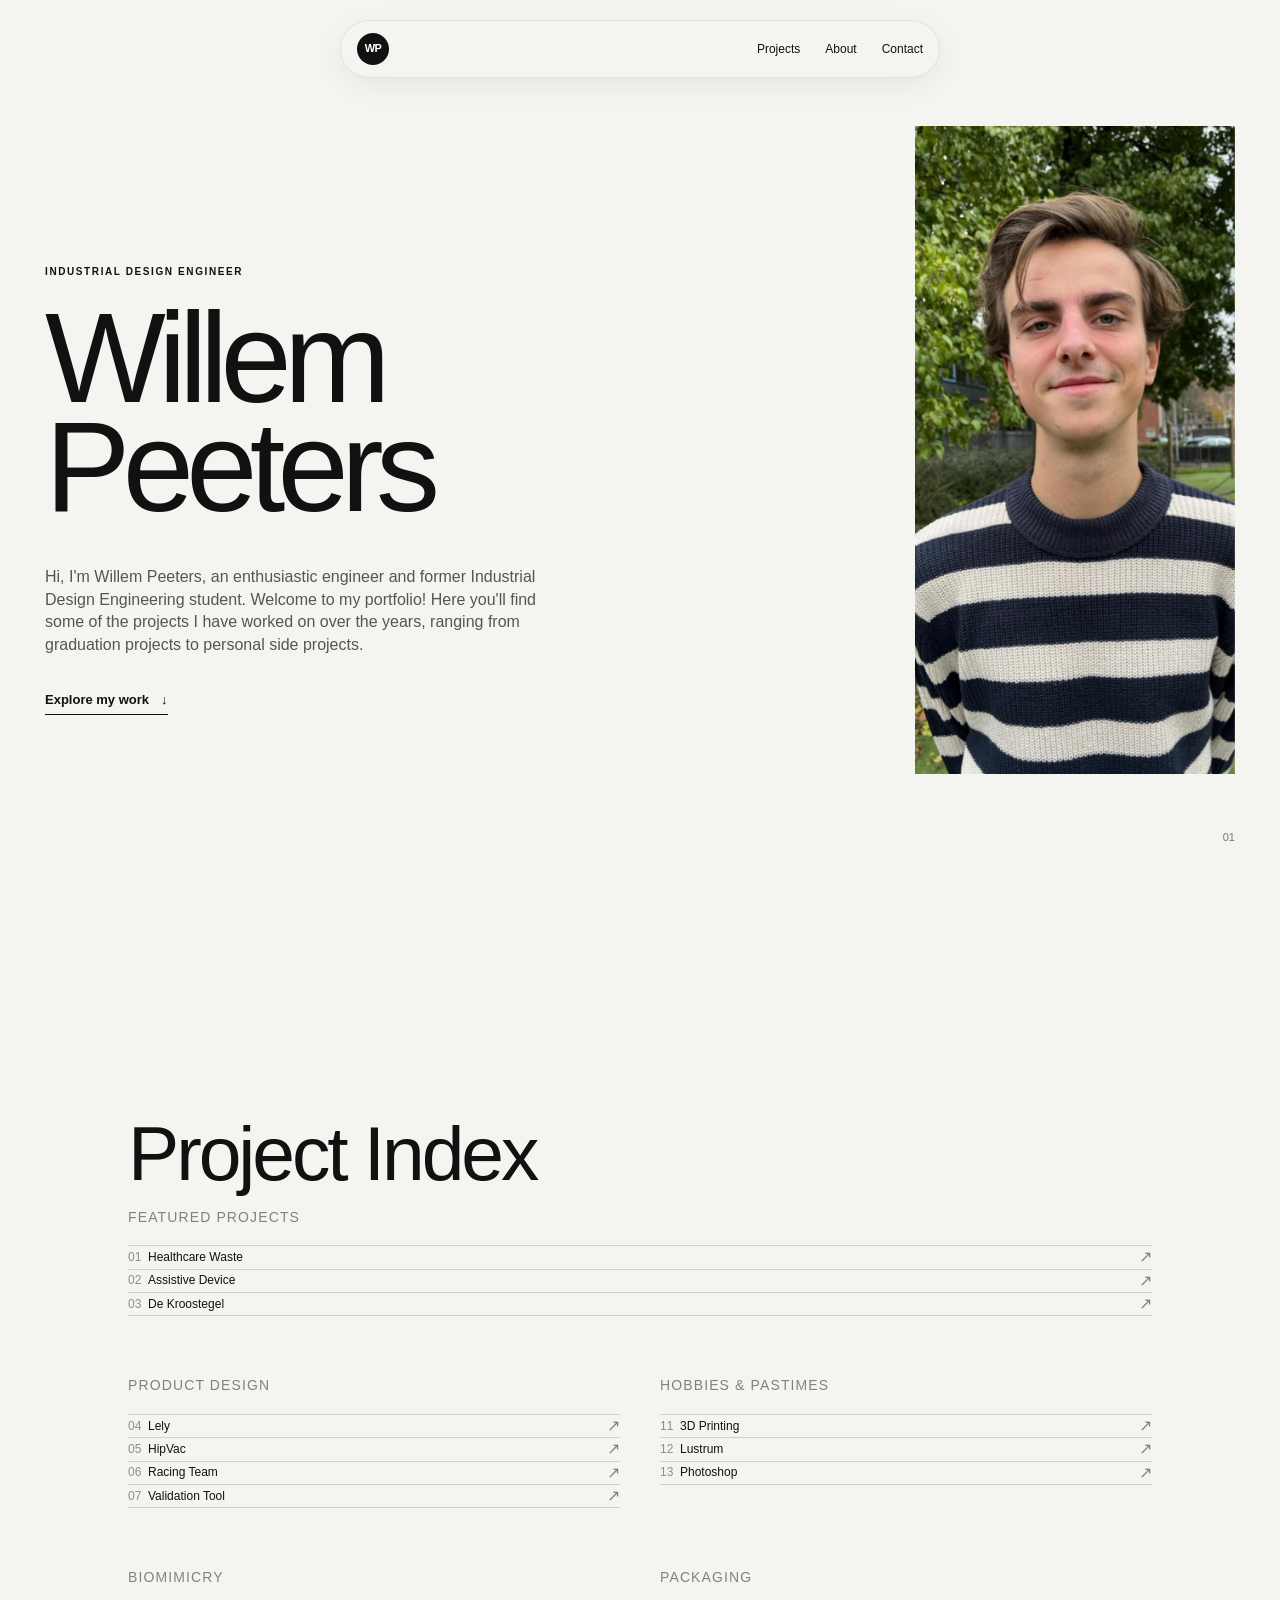
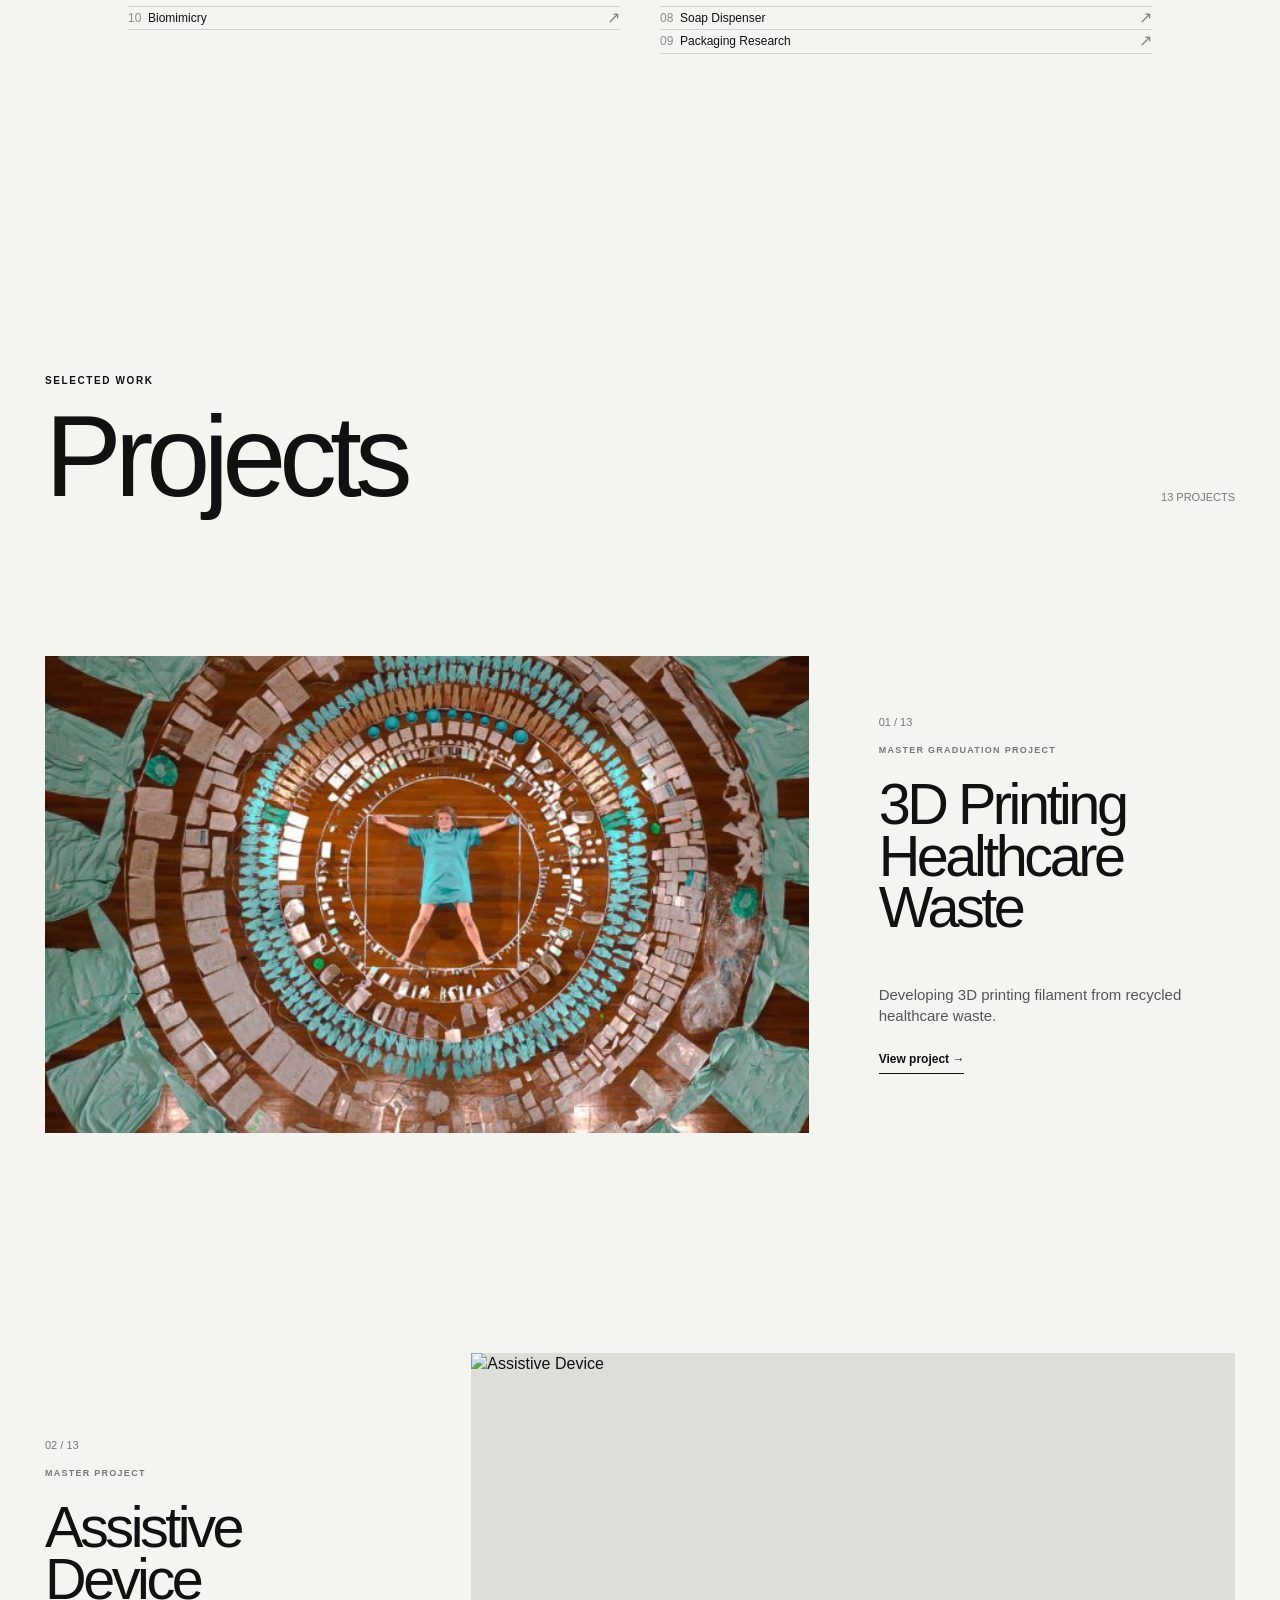
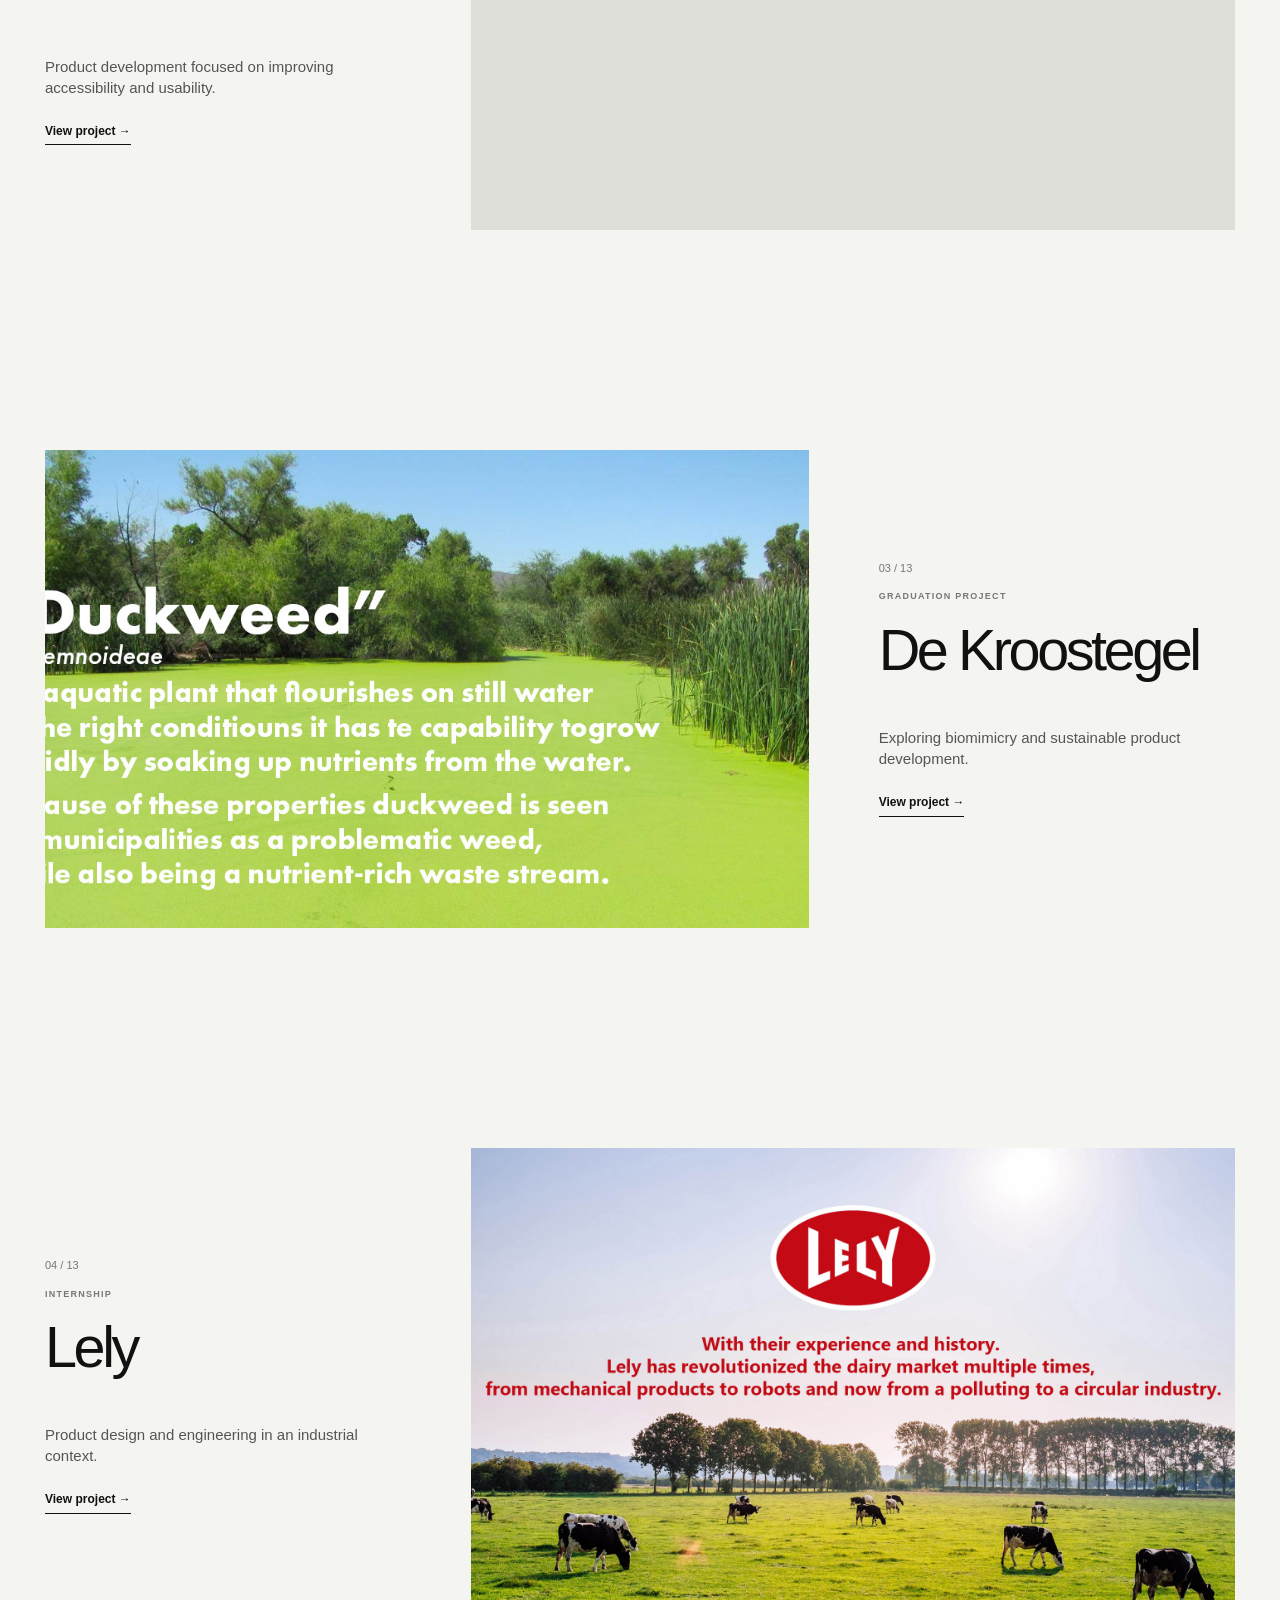
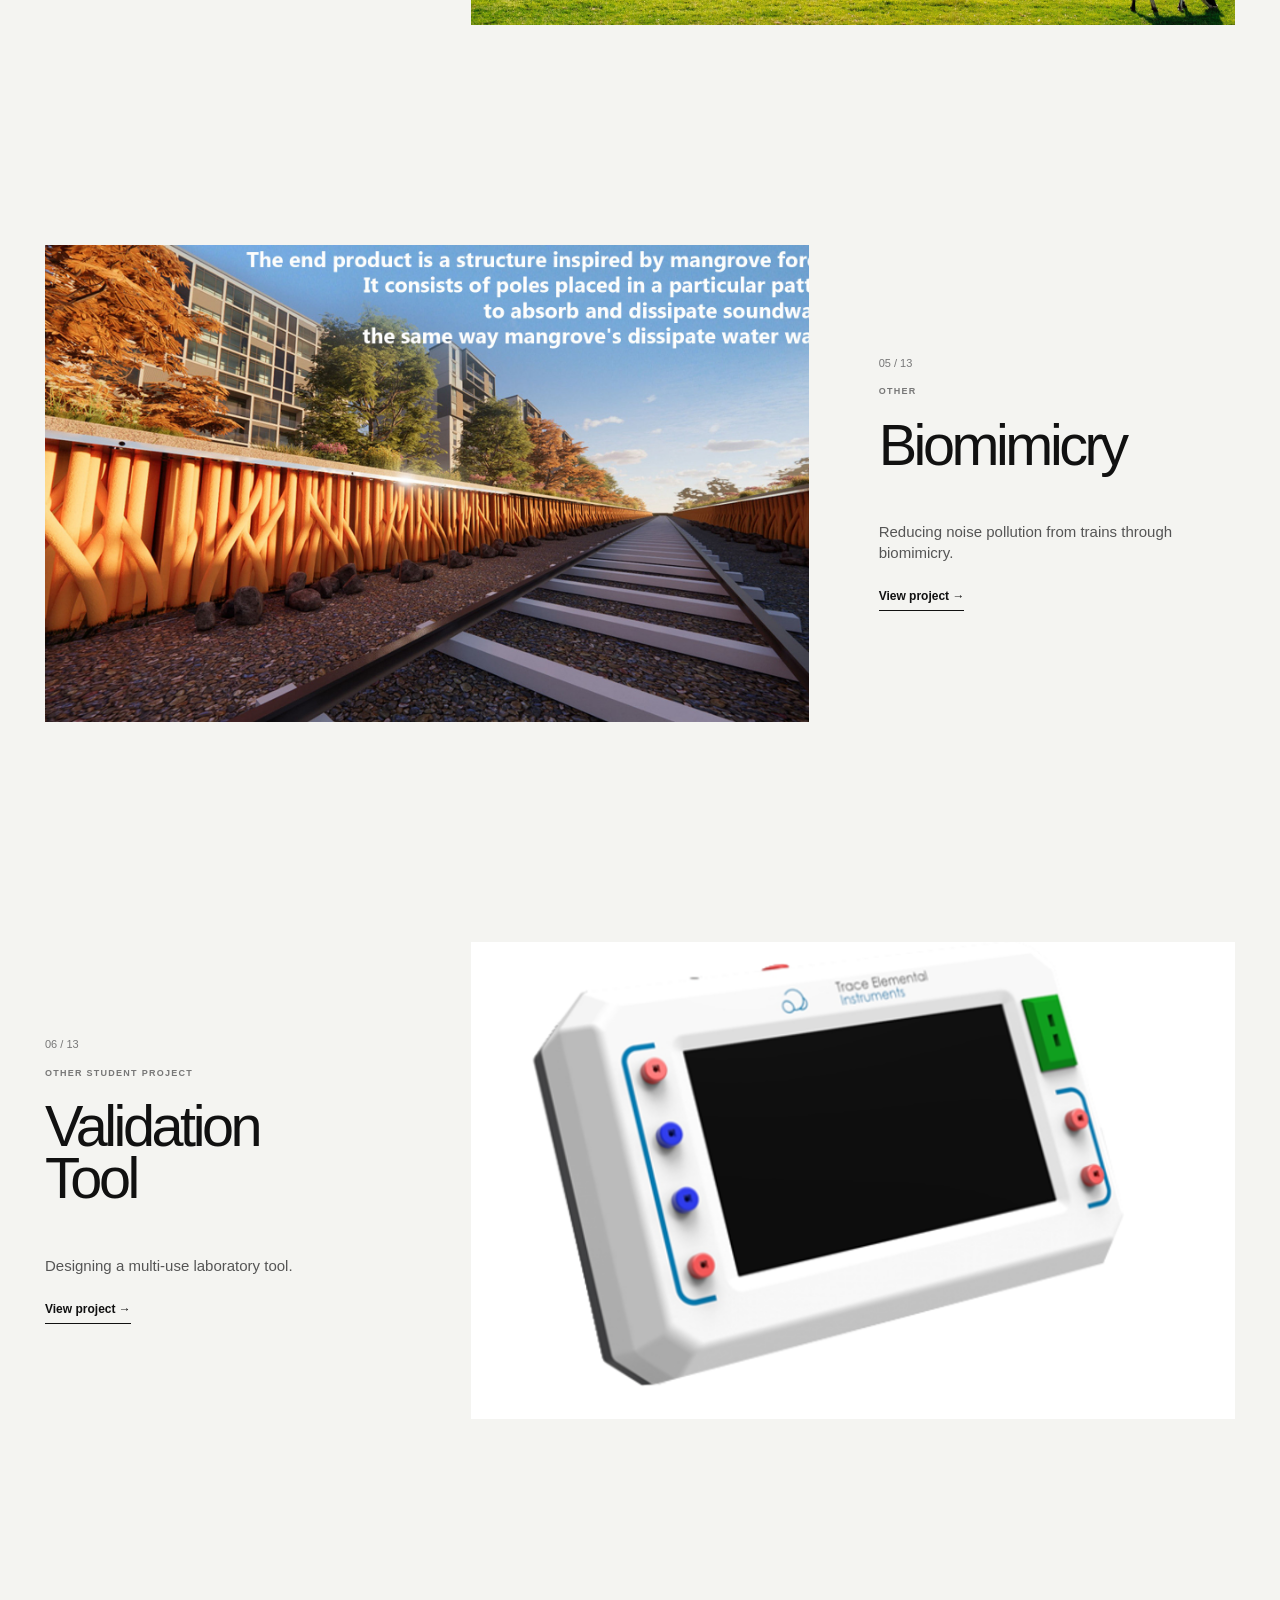
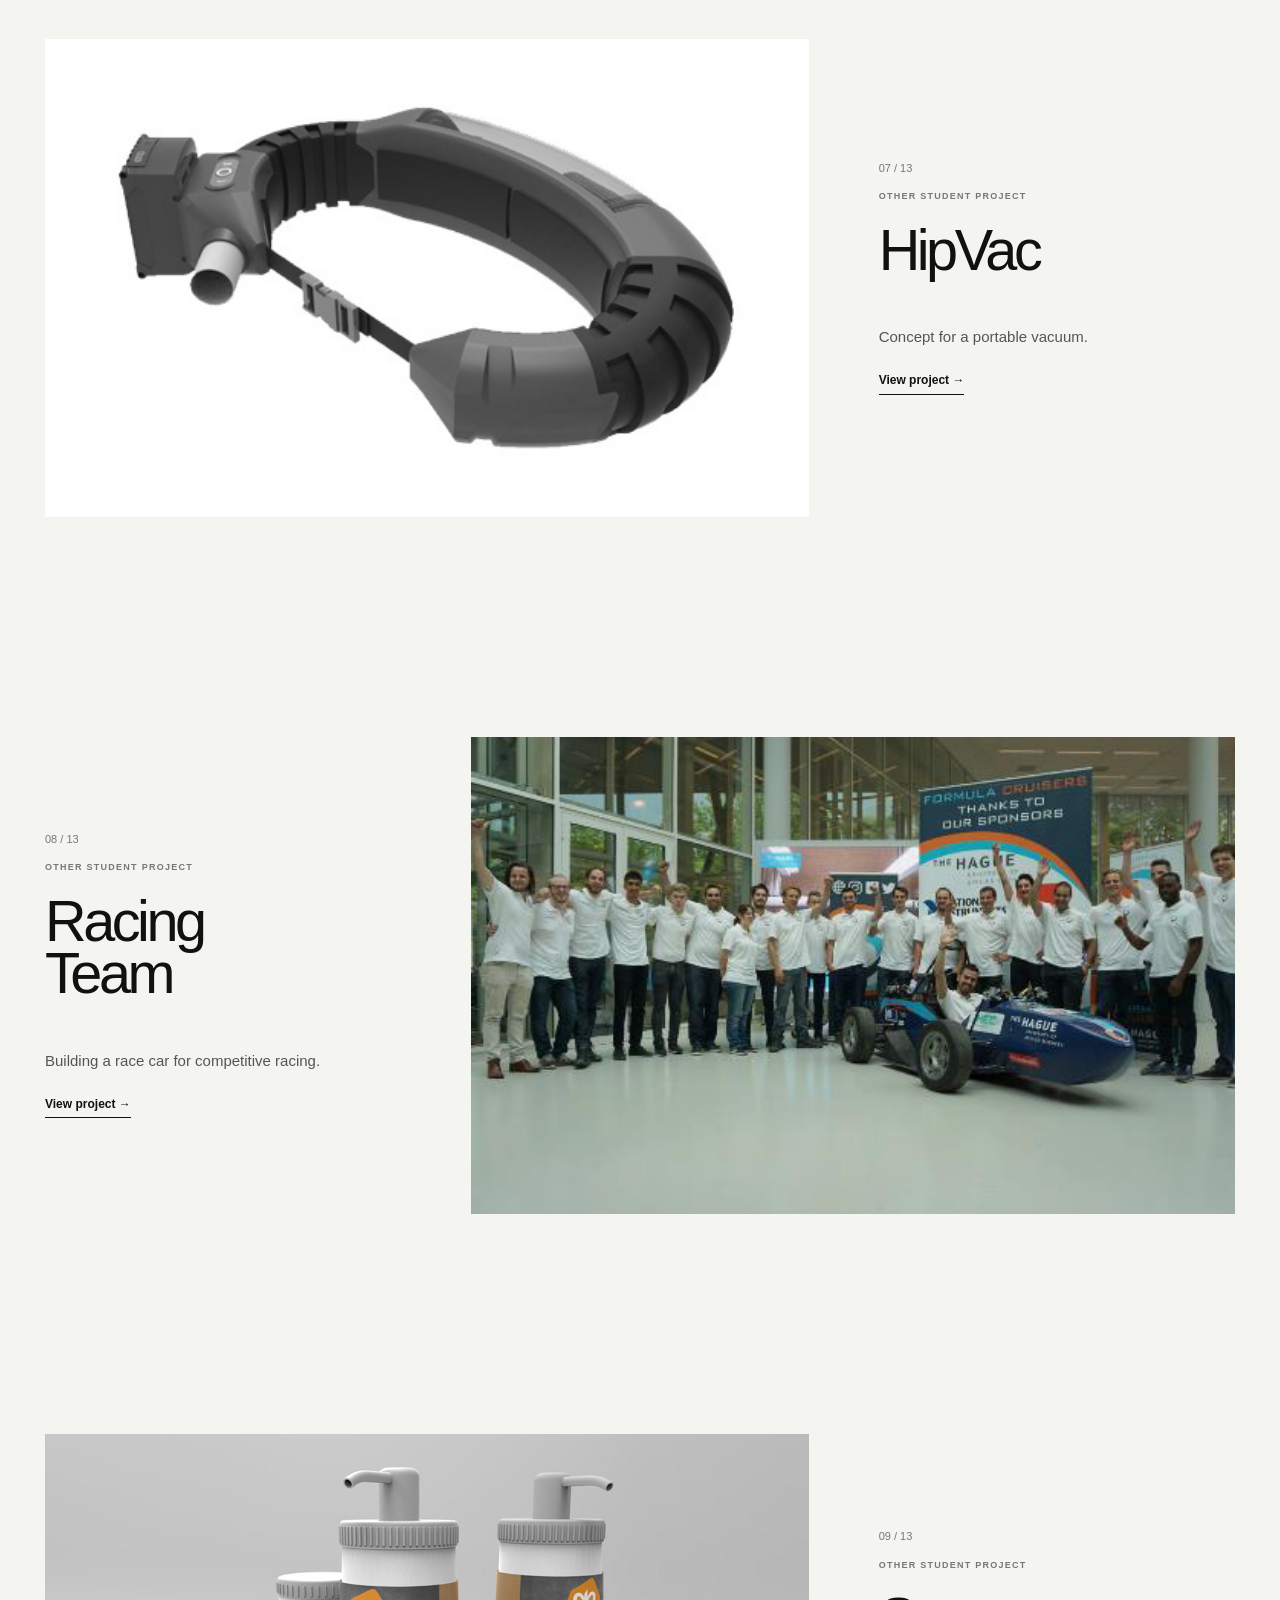
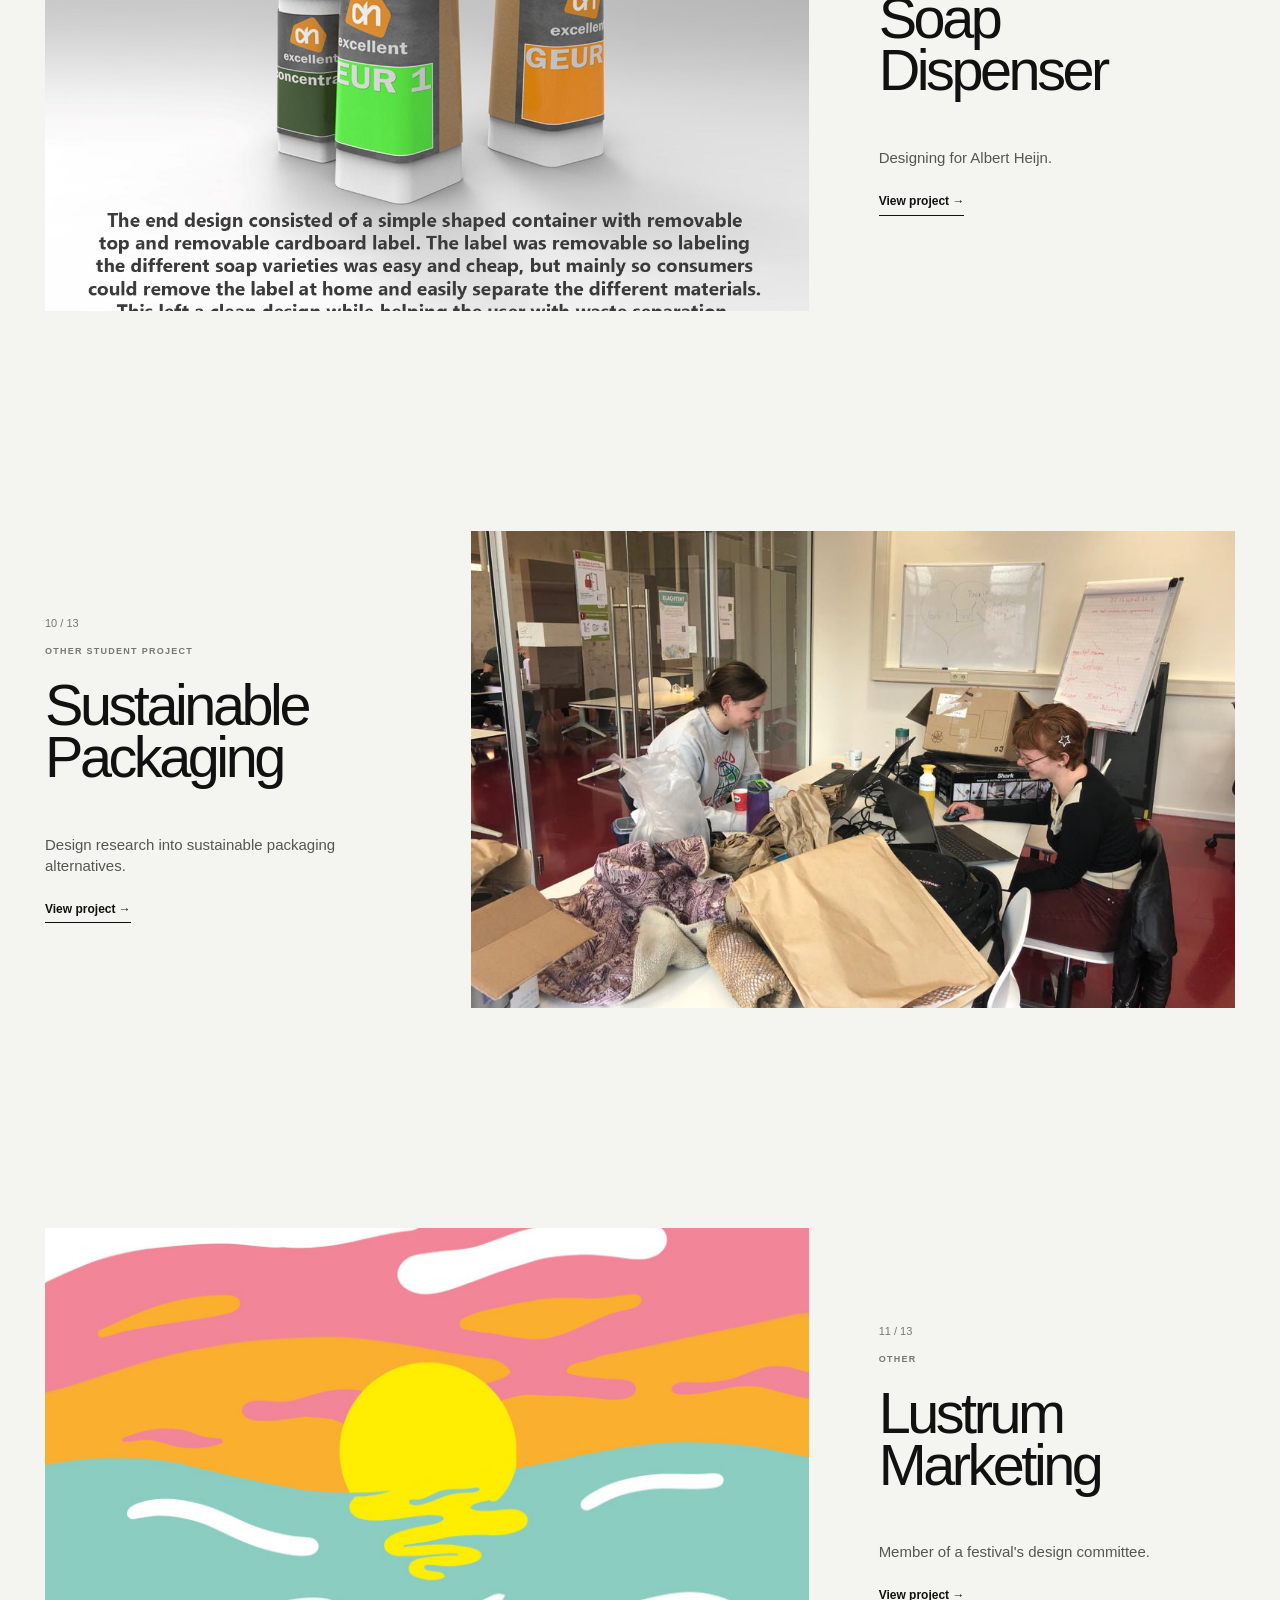
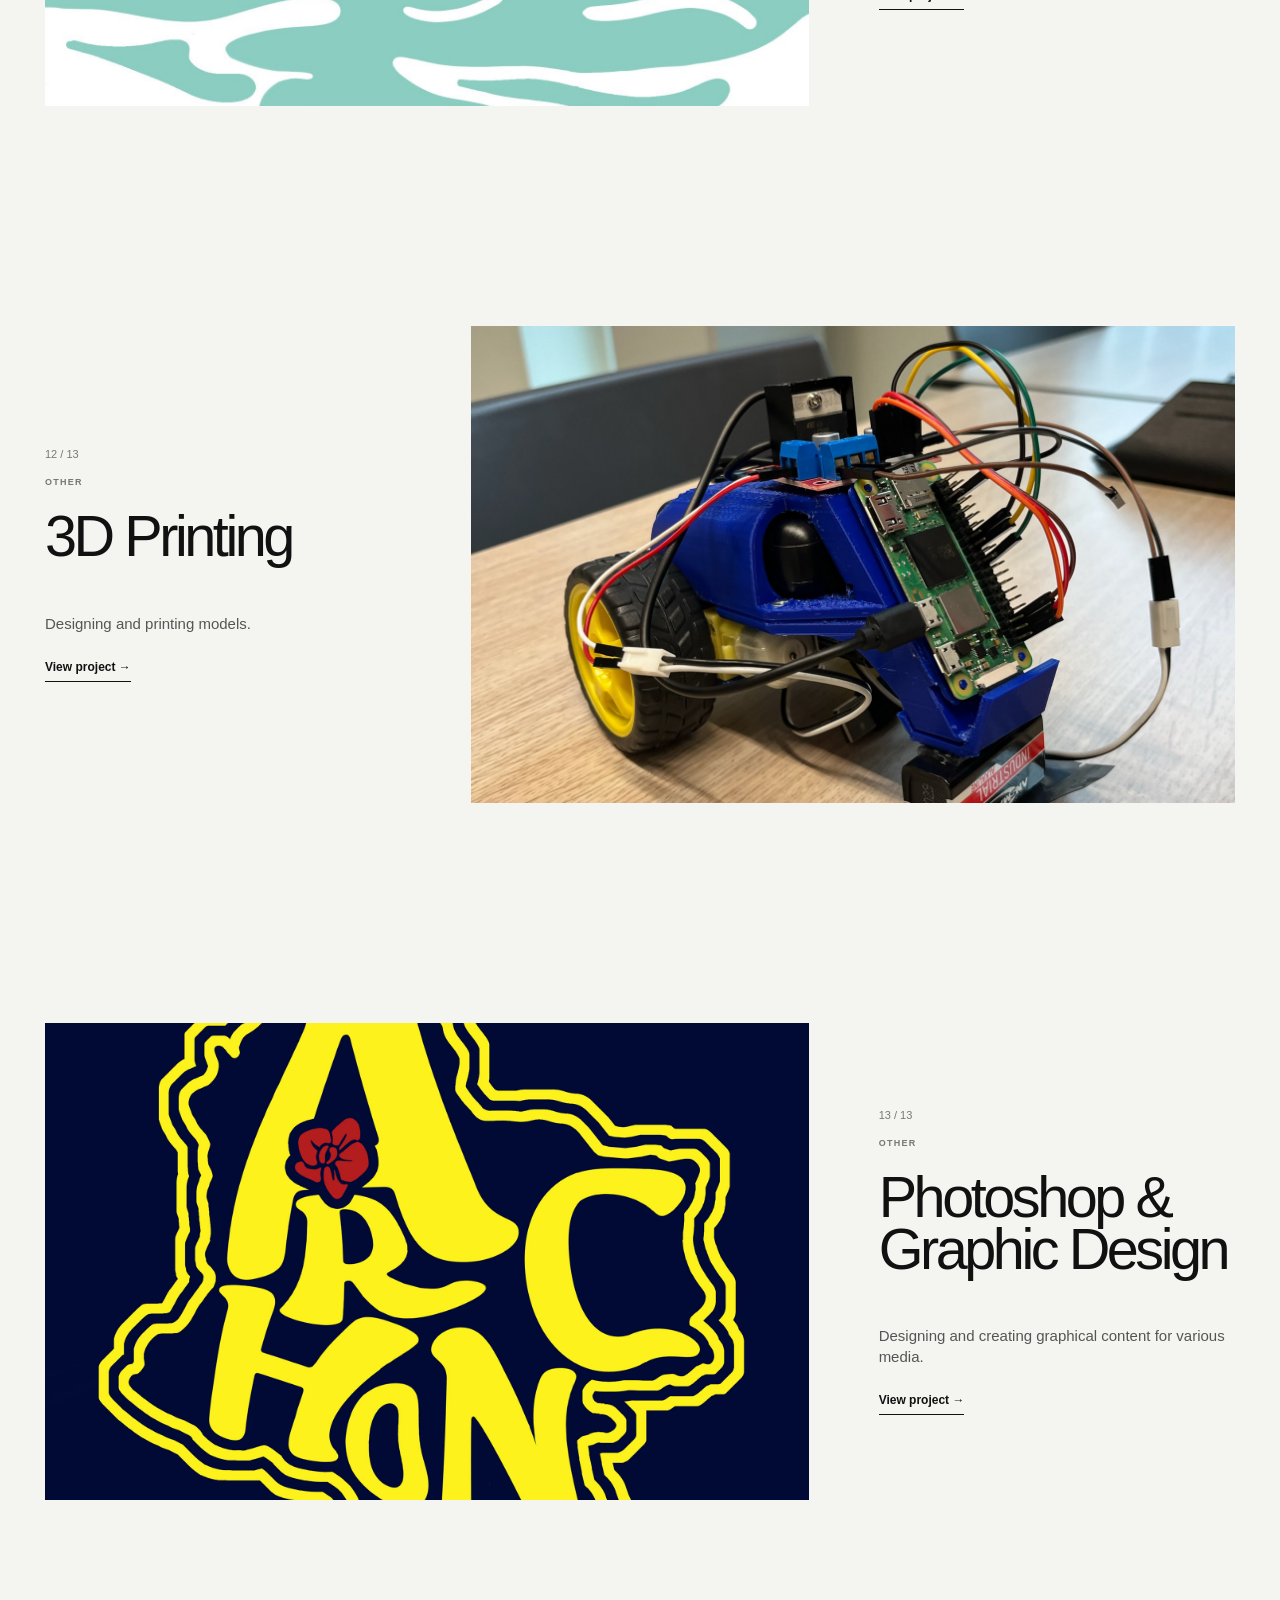
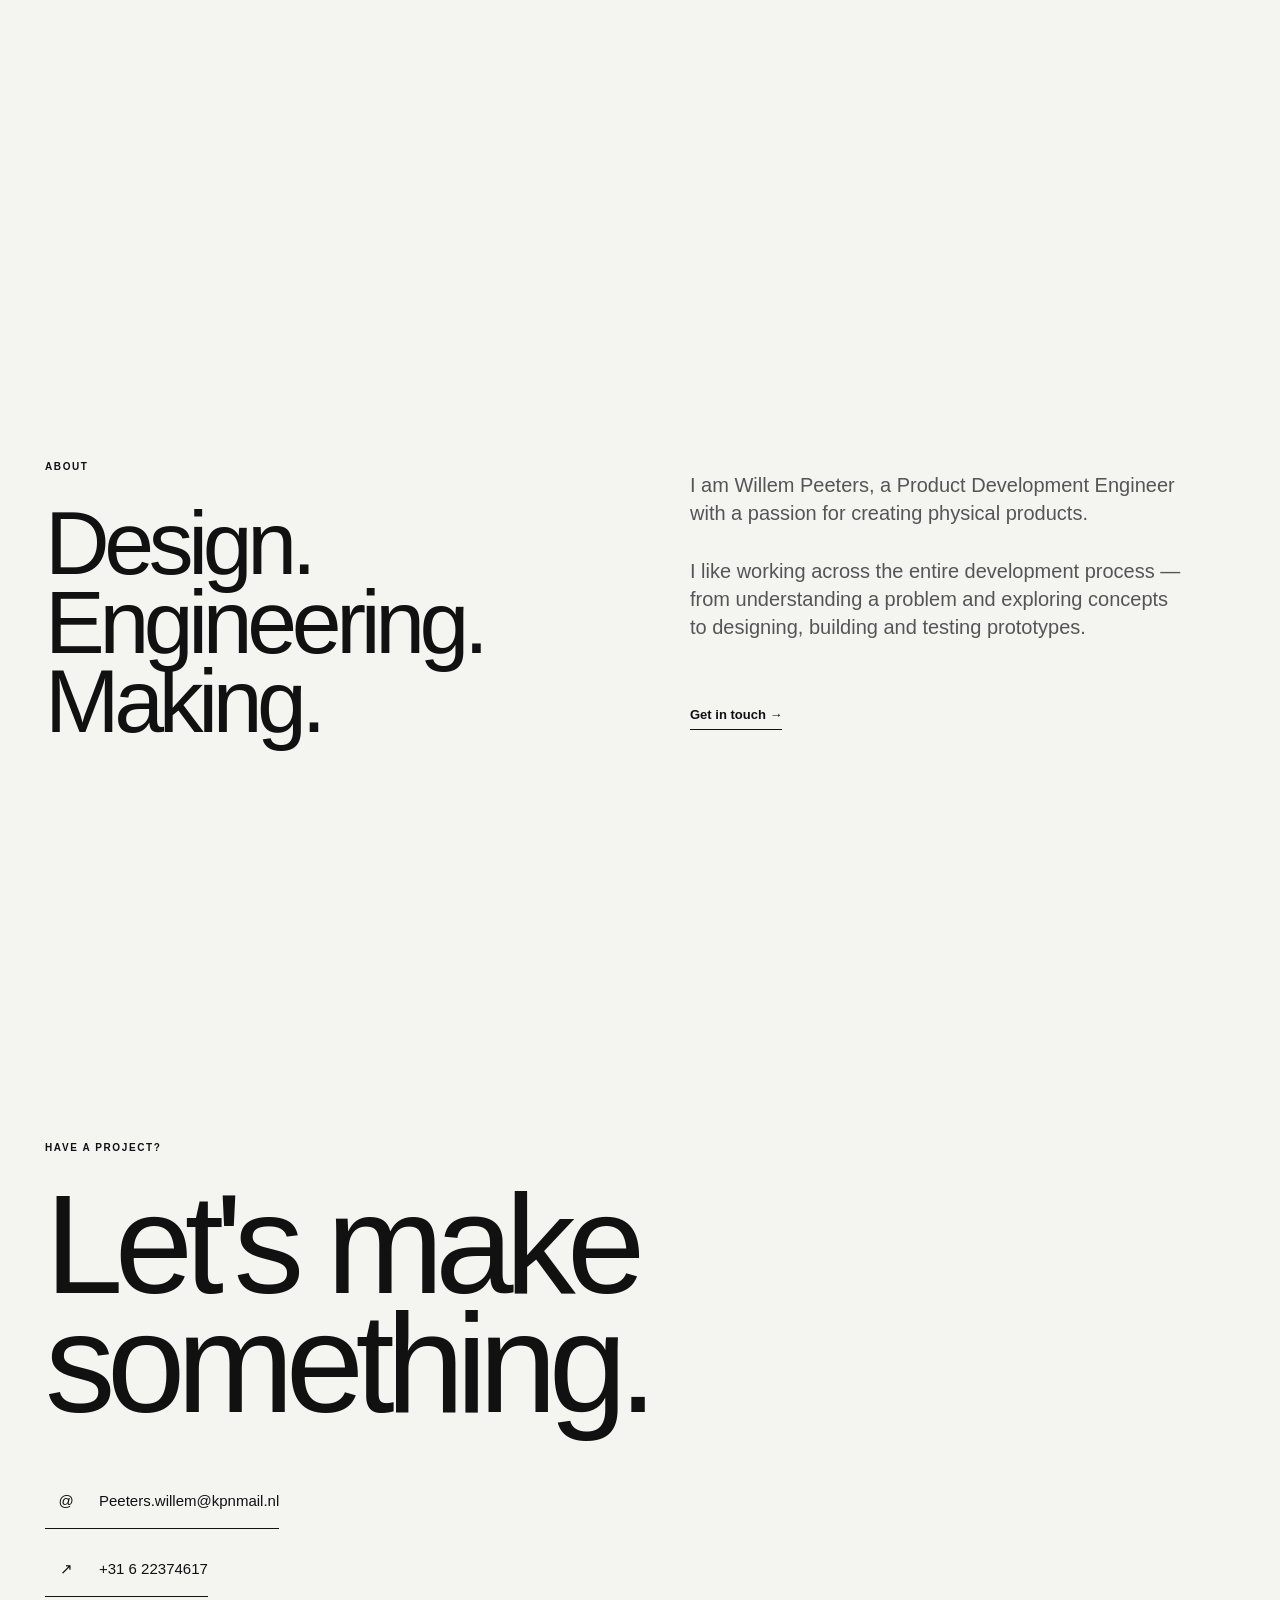
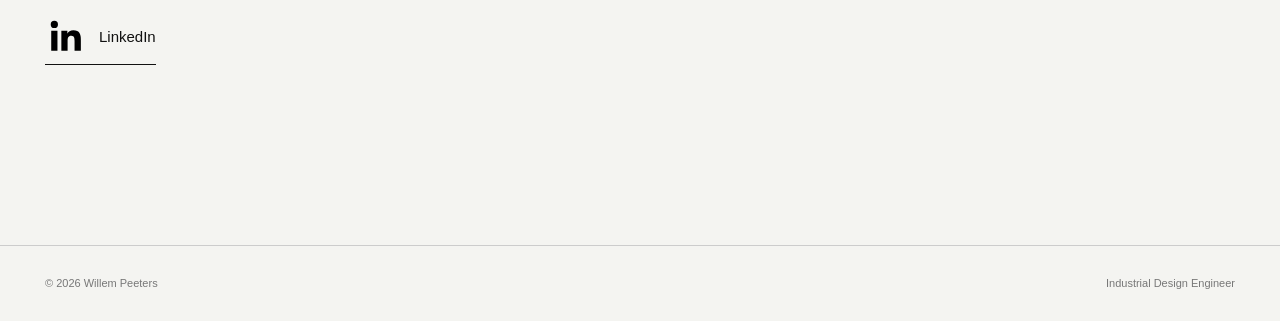
==== commit 9b192649: "Website aangepast" ====
--- a/index.html
+++ b/index.html
@@ -61,7 +61,7 @@
             <div class="hero-image">
 
                 <img
-                    src="Willem Peeters_files/MainPage/Hero.png"
+                    src="Willem Peeters_files/MainPage/Hero.PNG"
                     alt="Willem Peeters portfolio hero image"
                 >
 
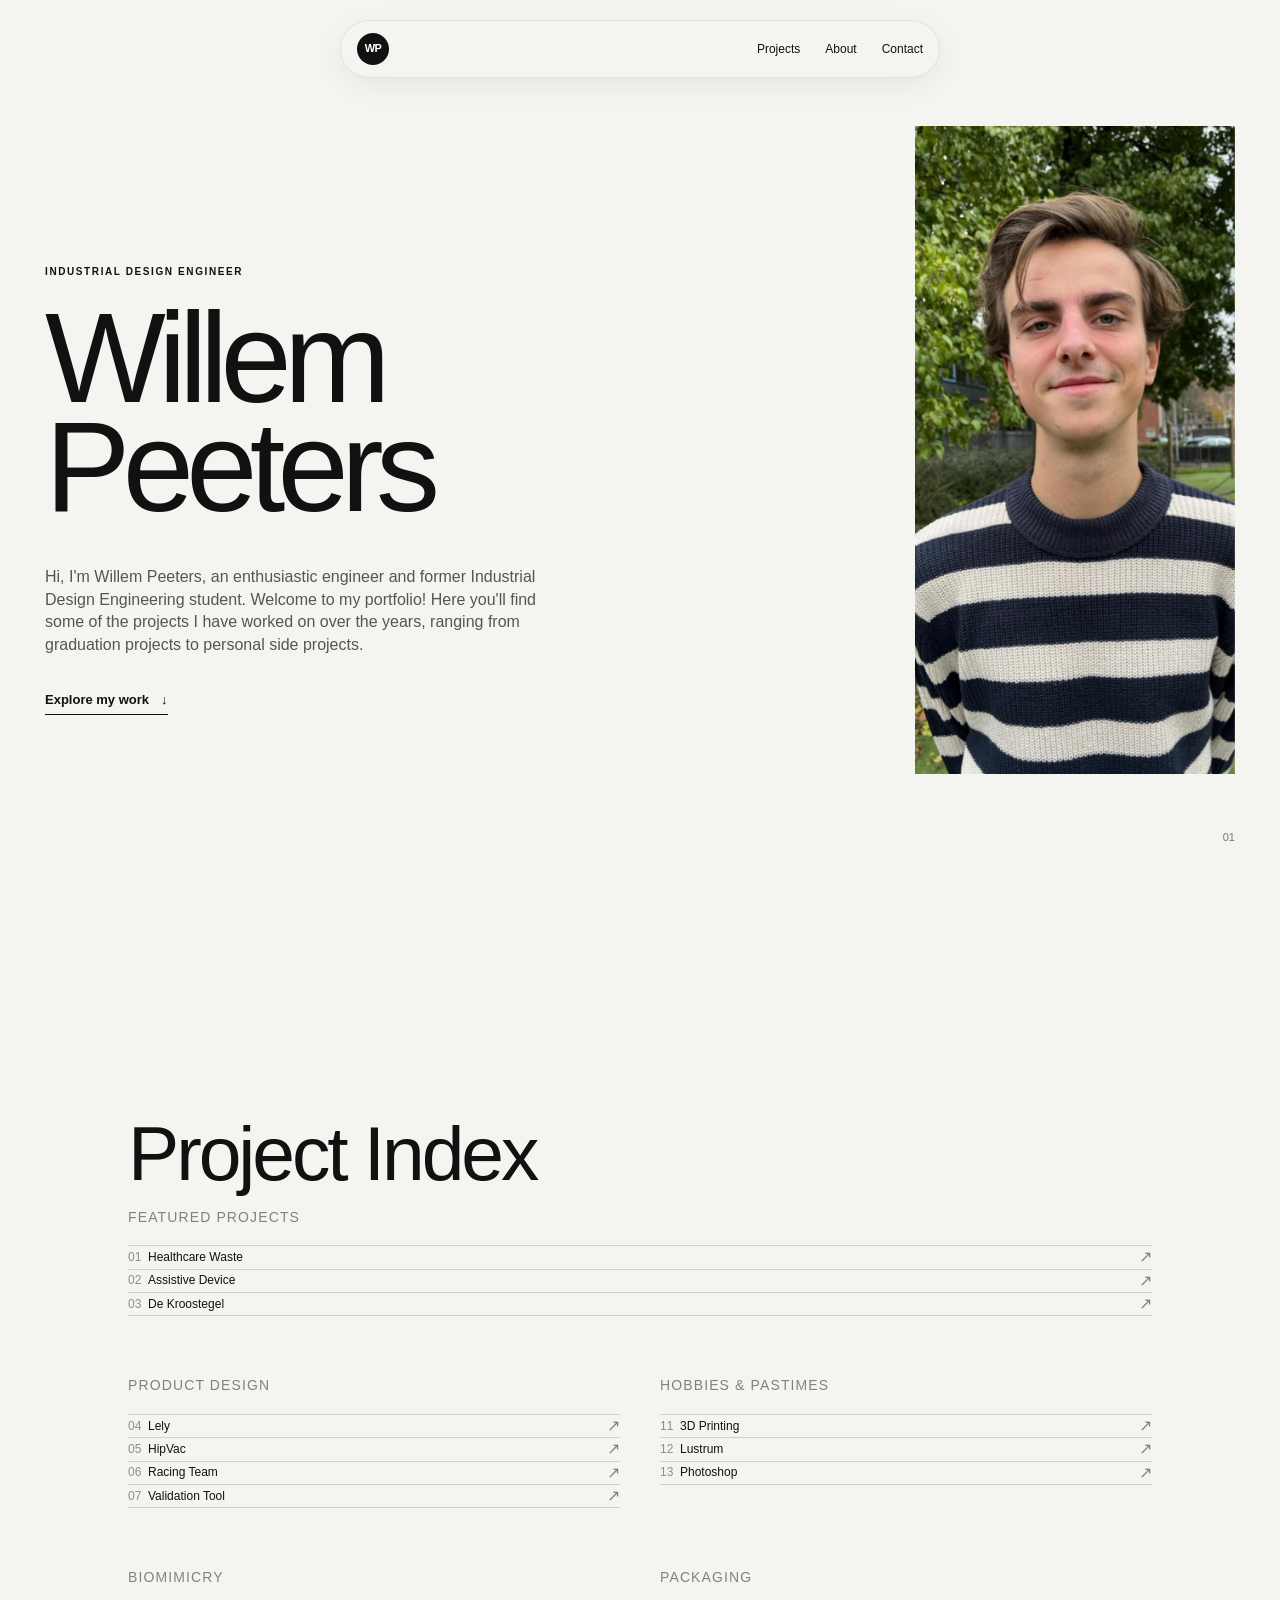
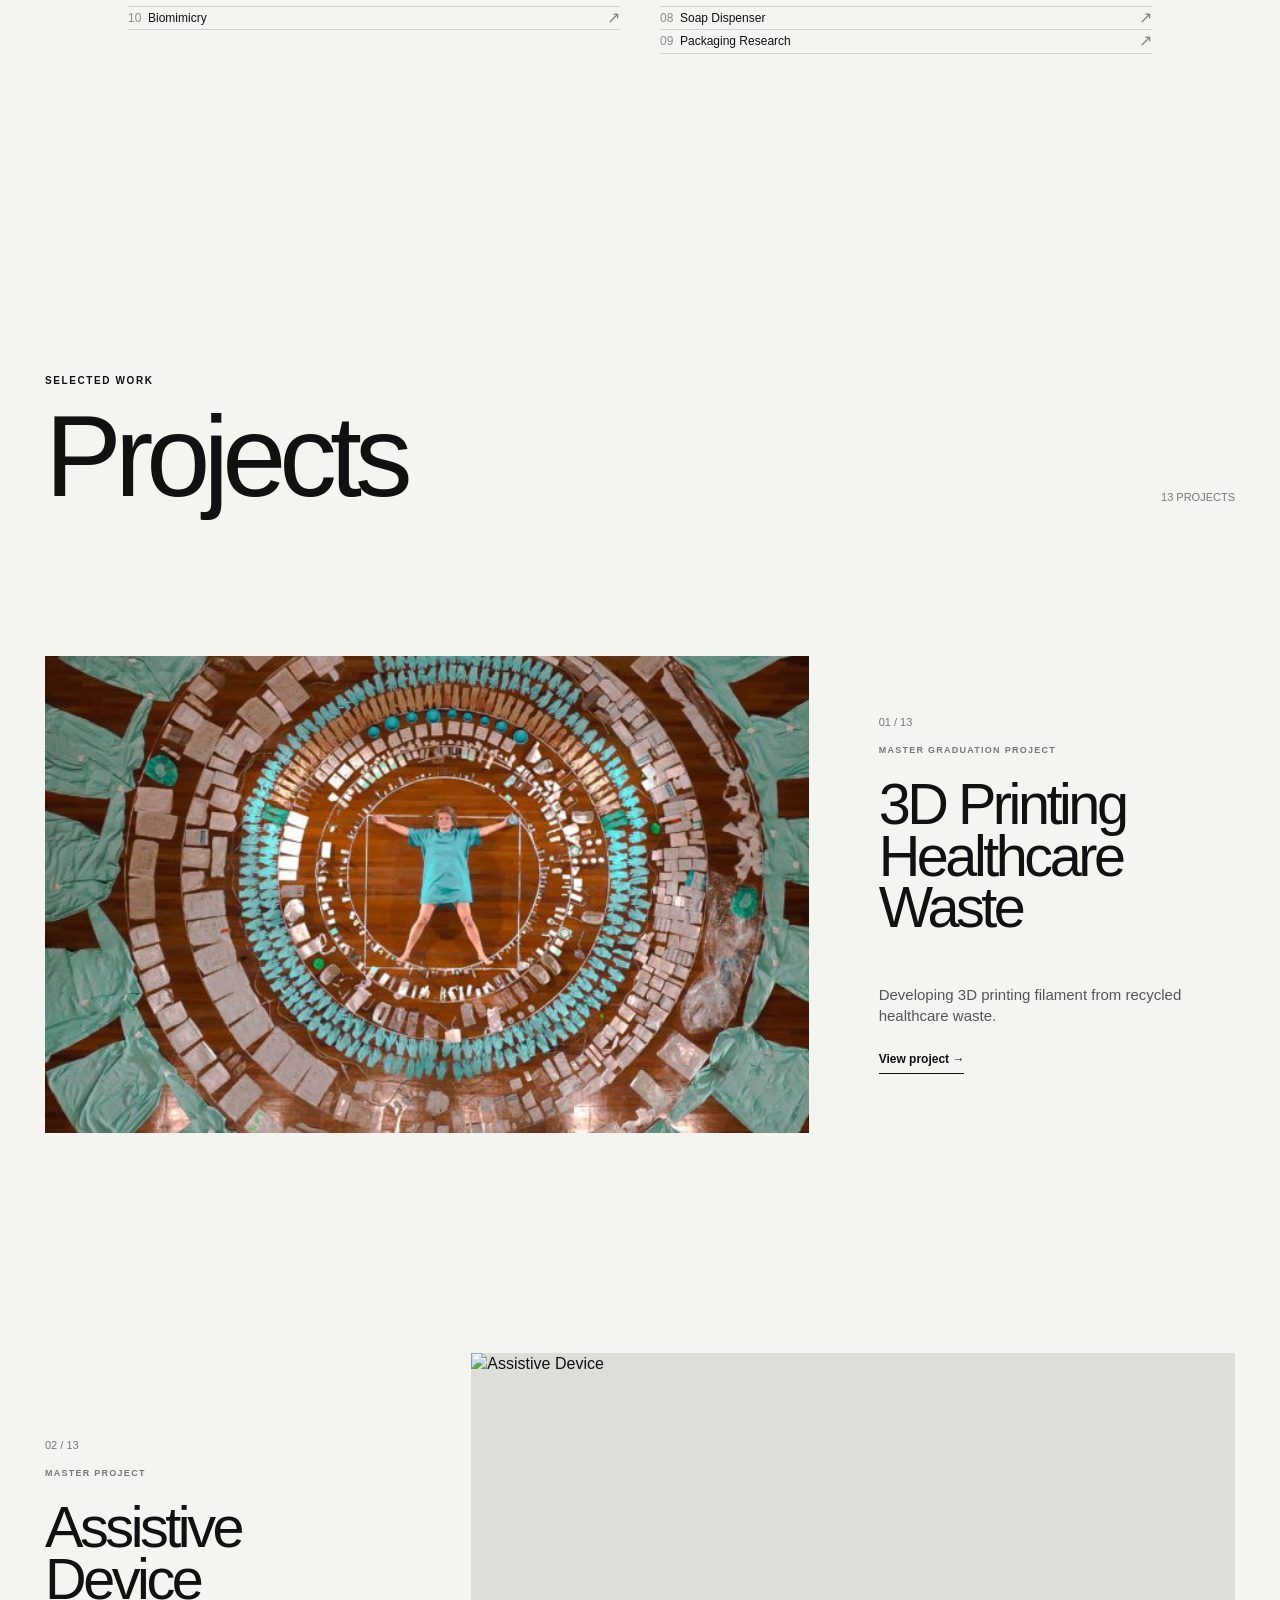
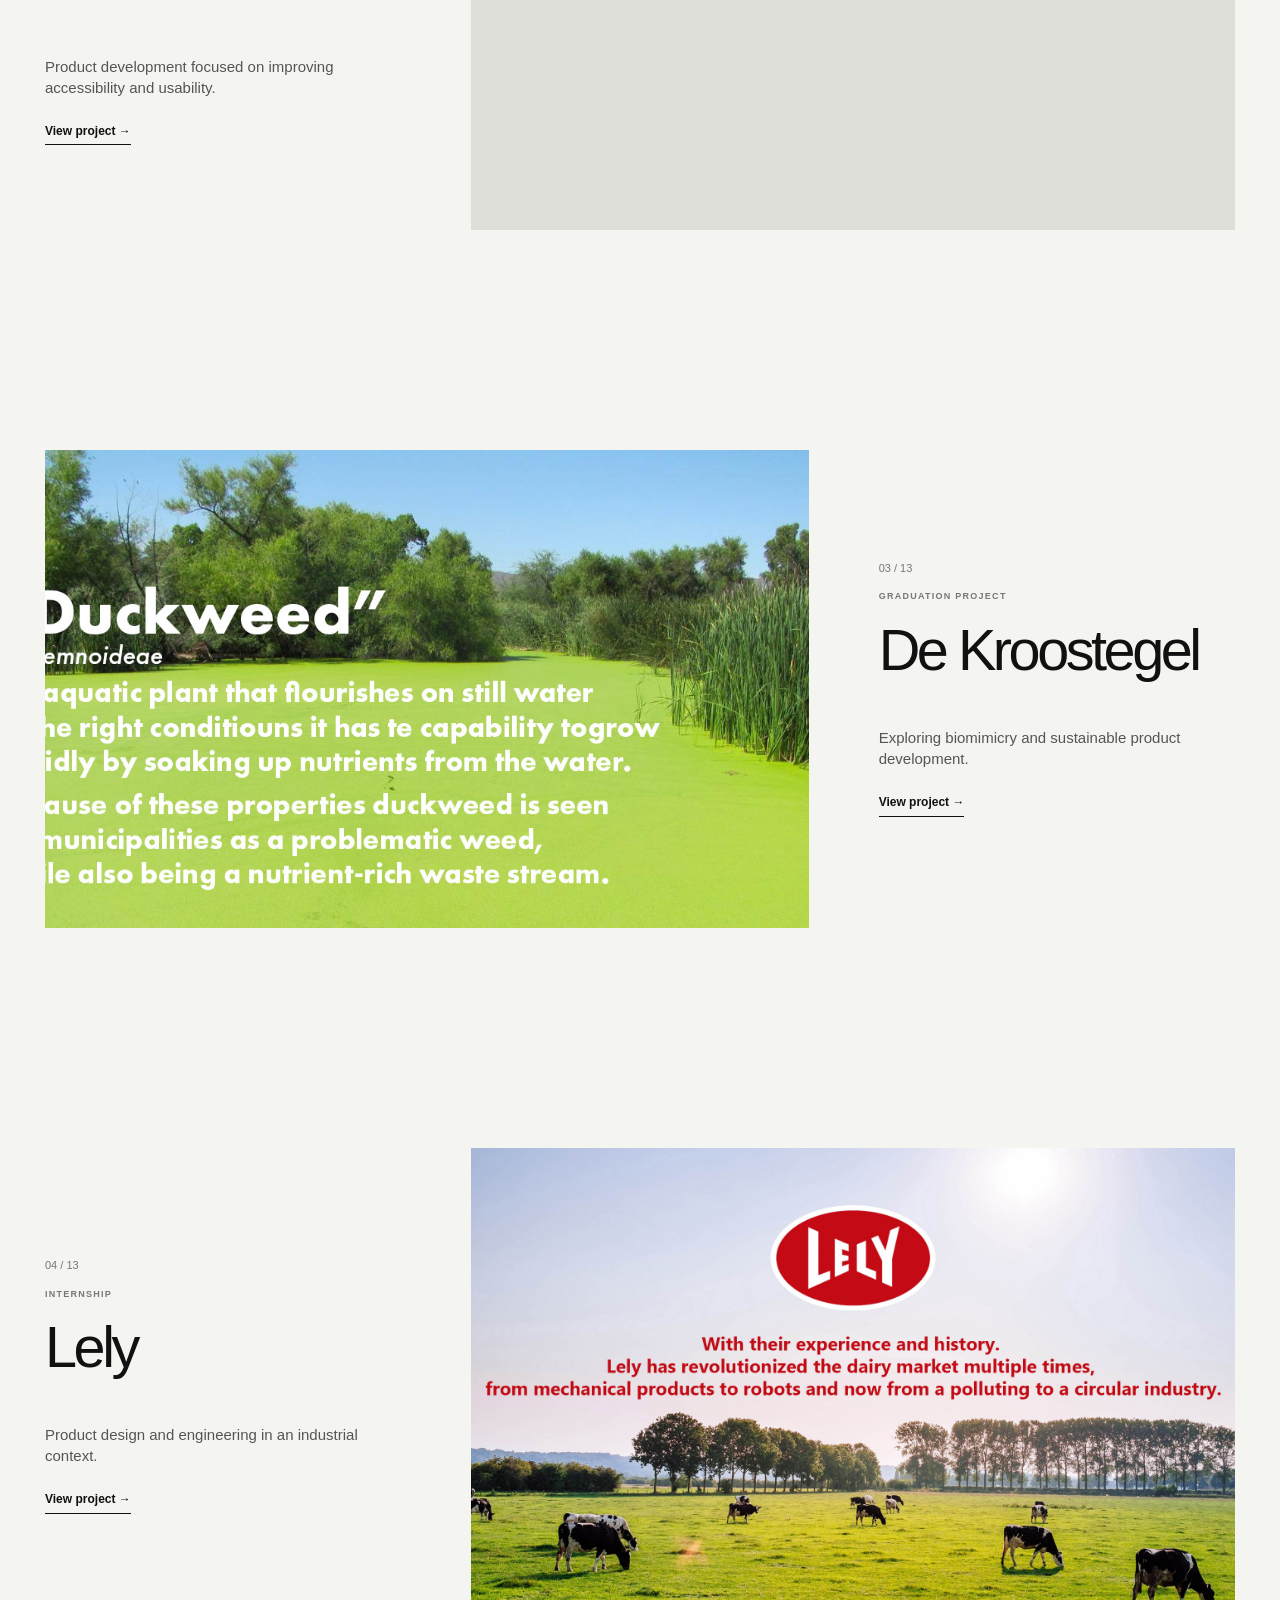
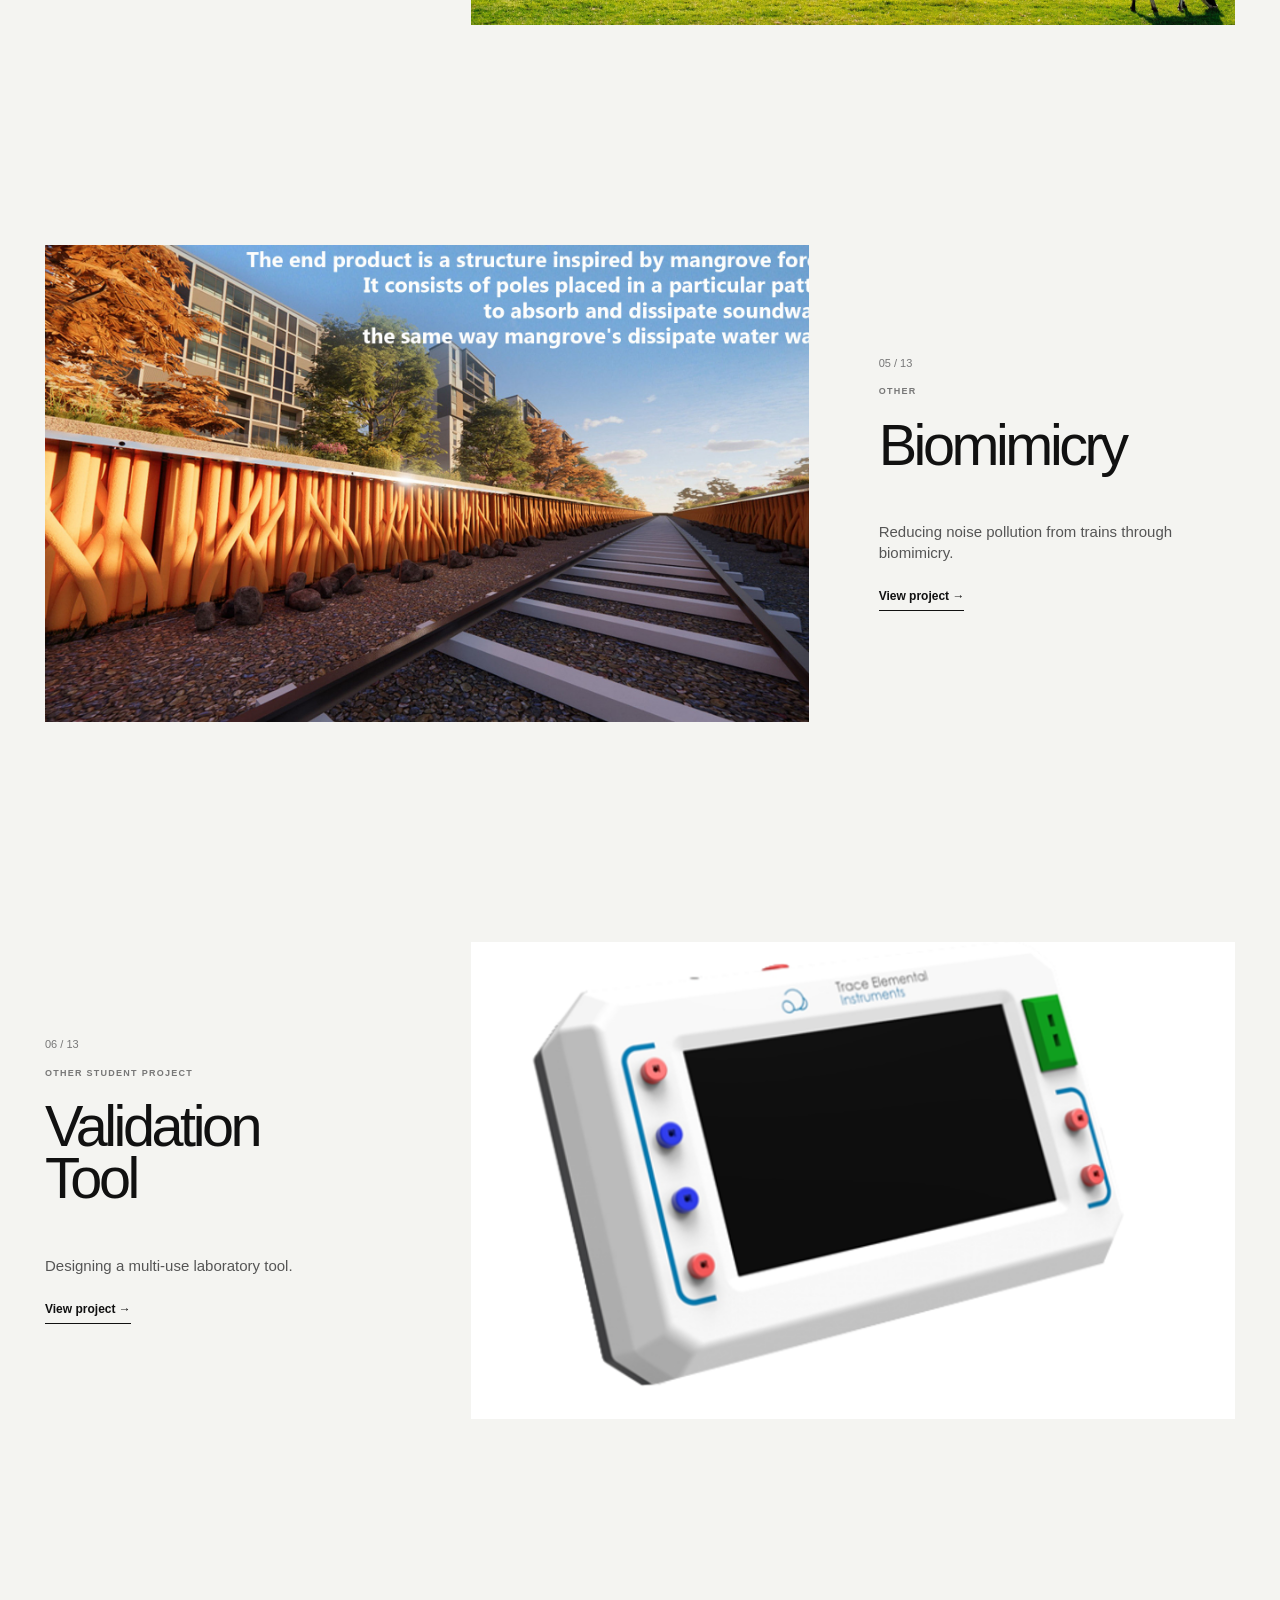
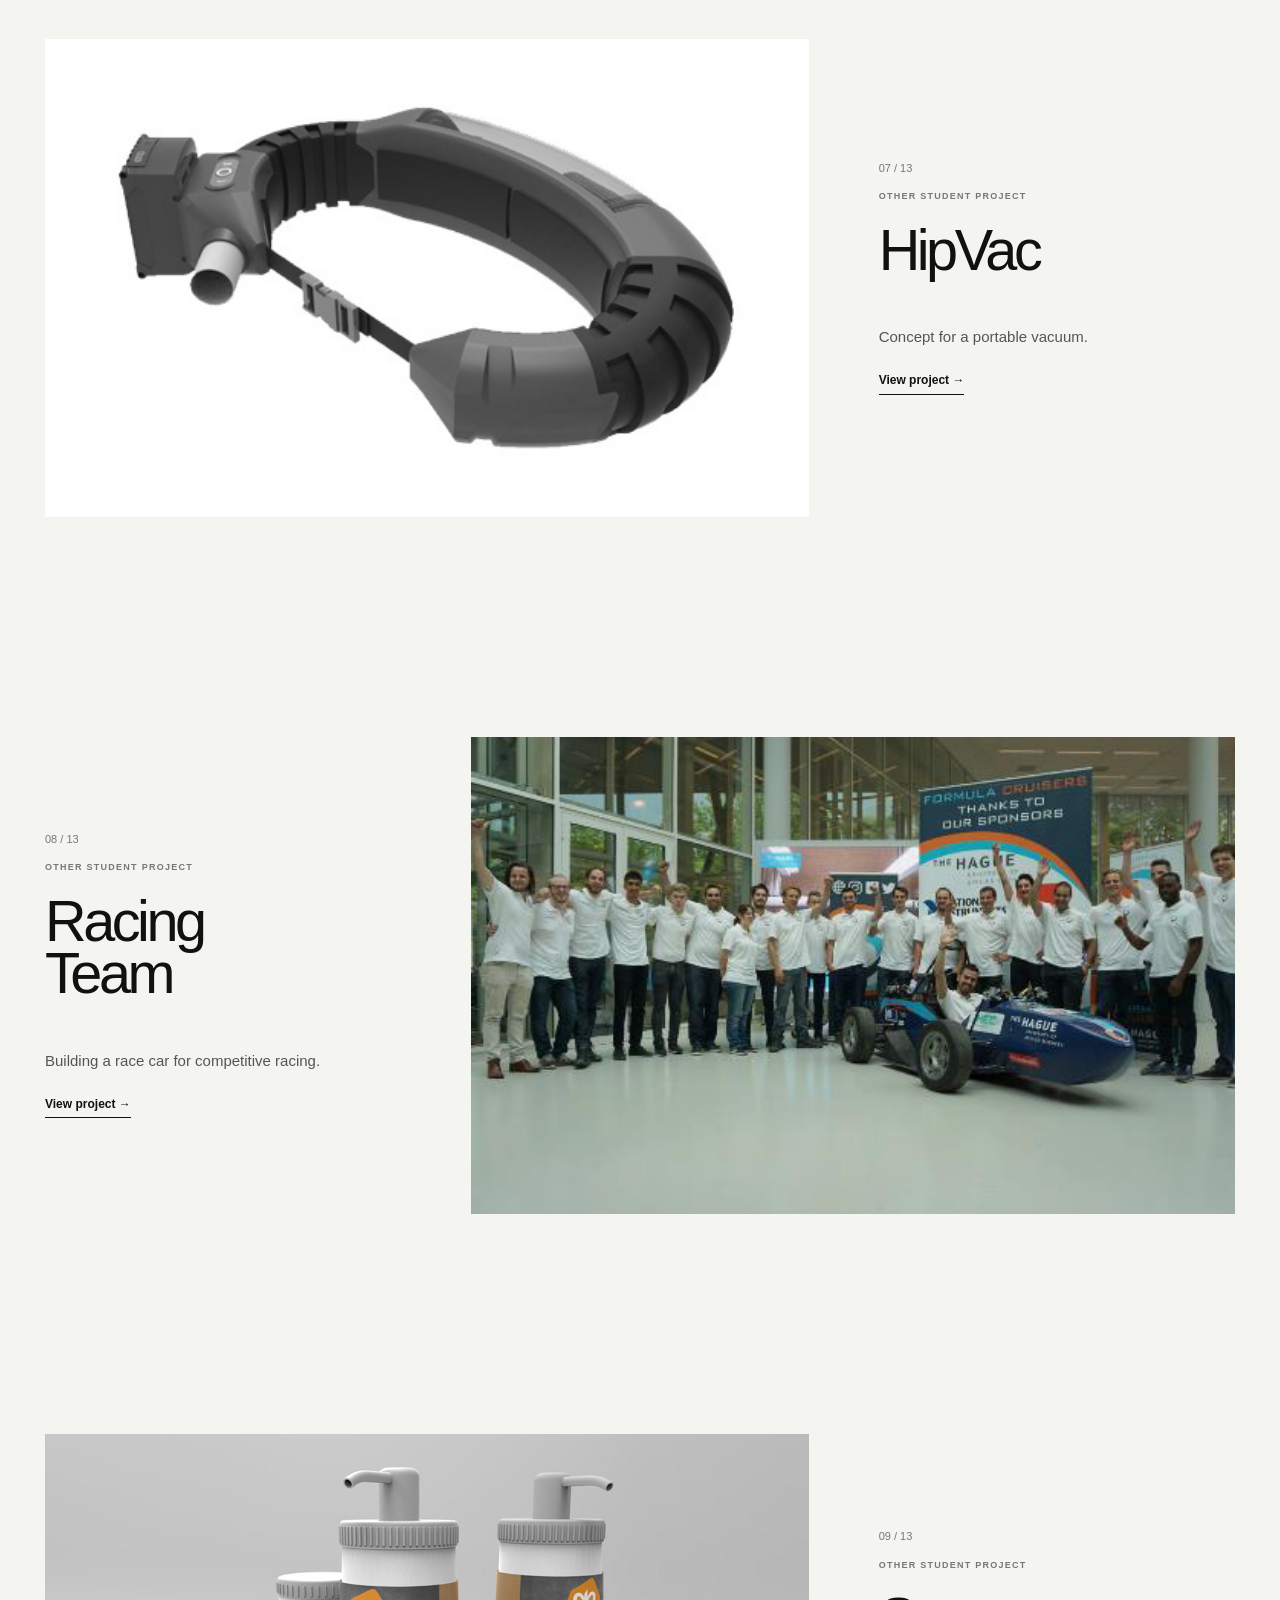
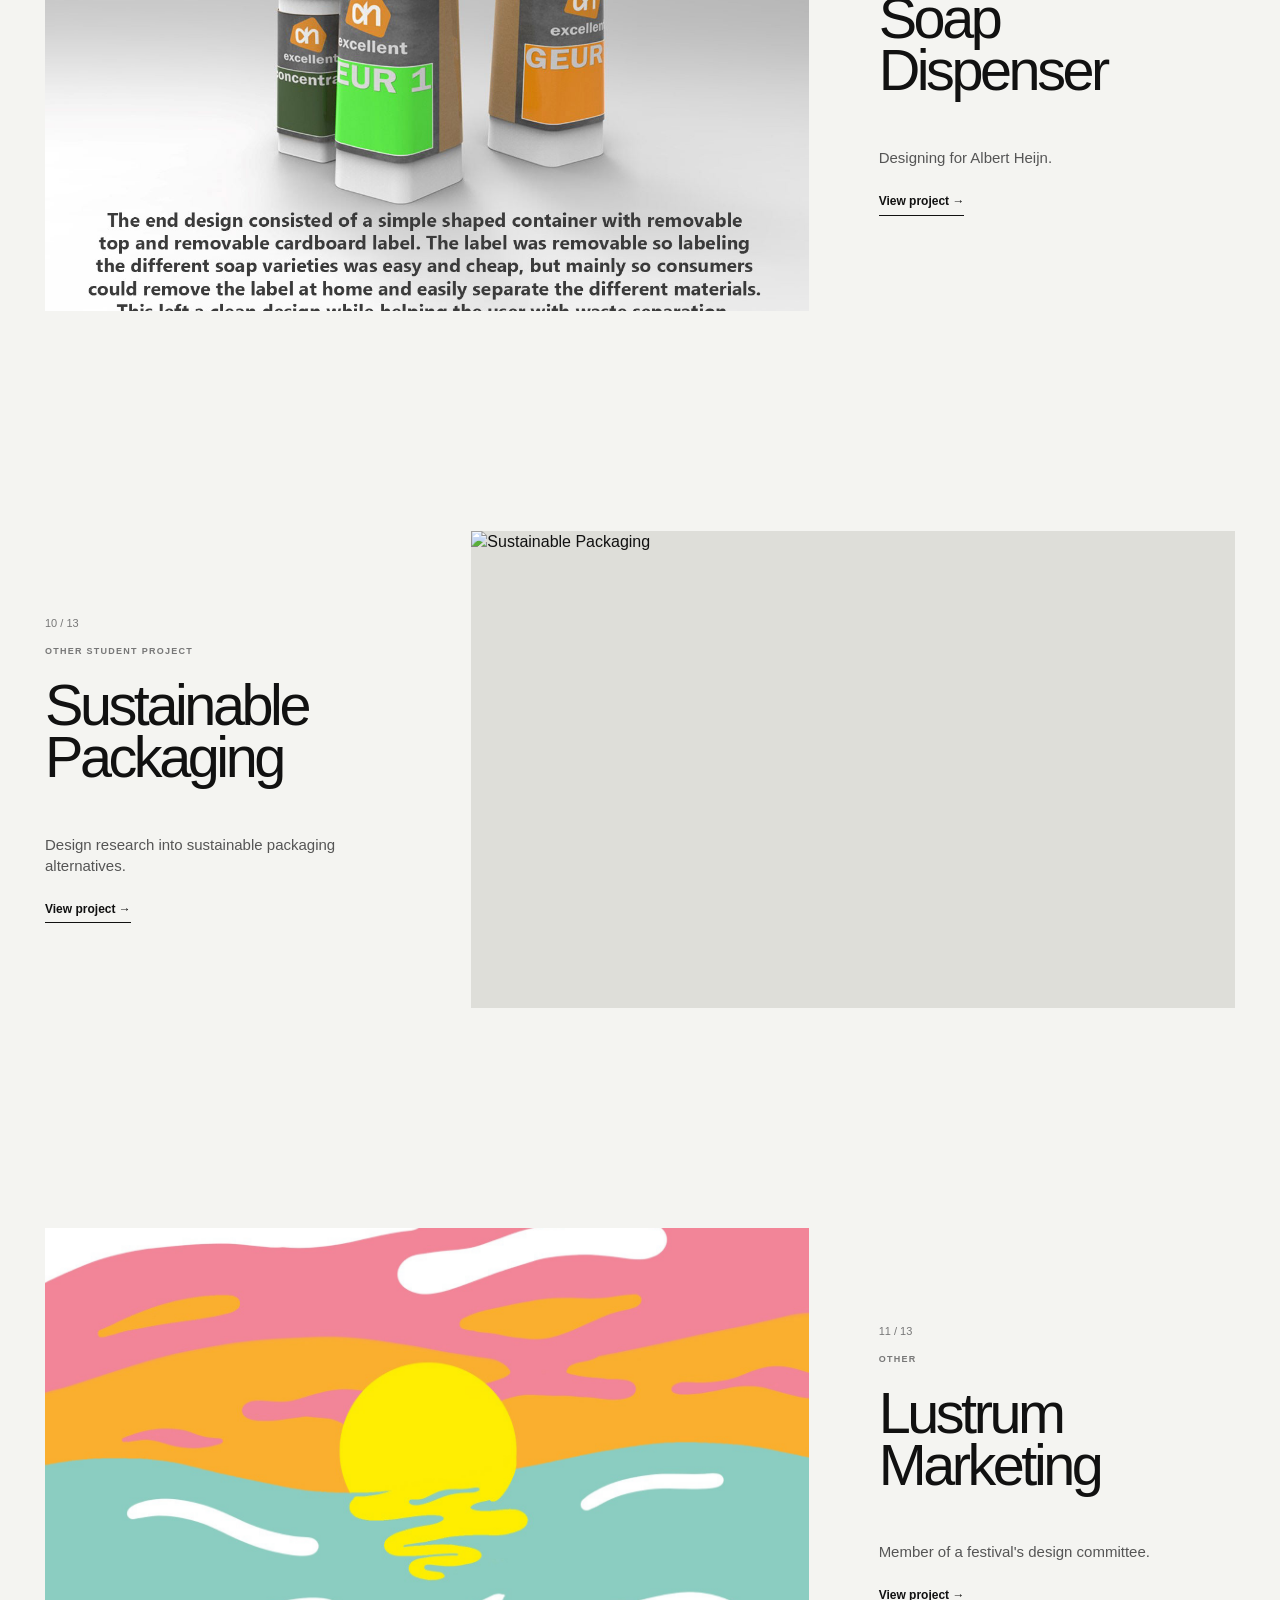
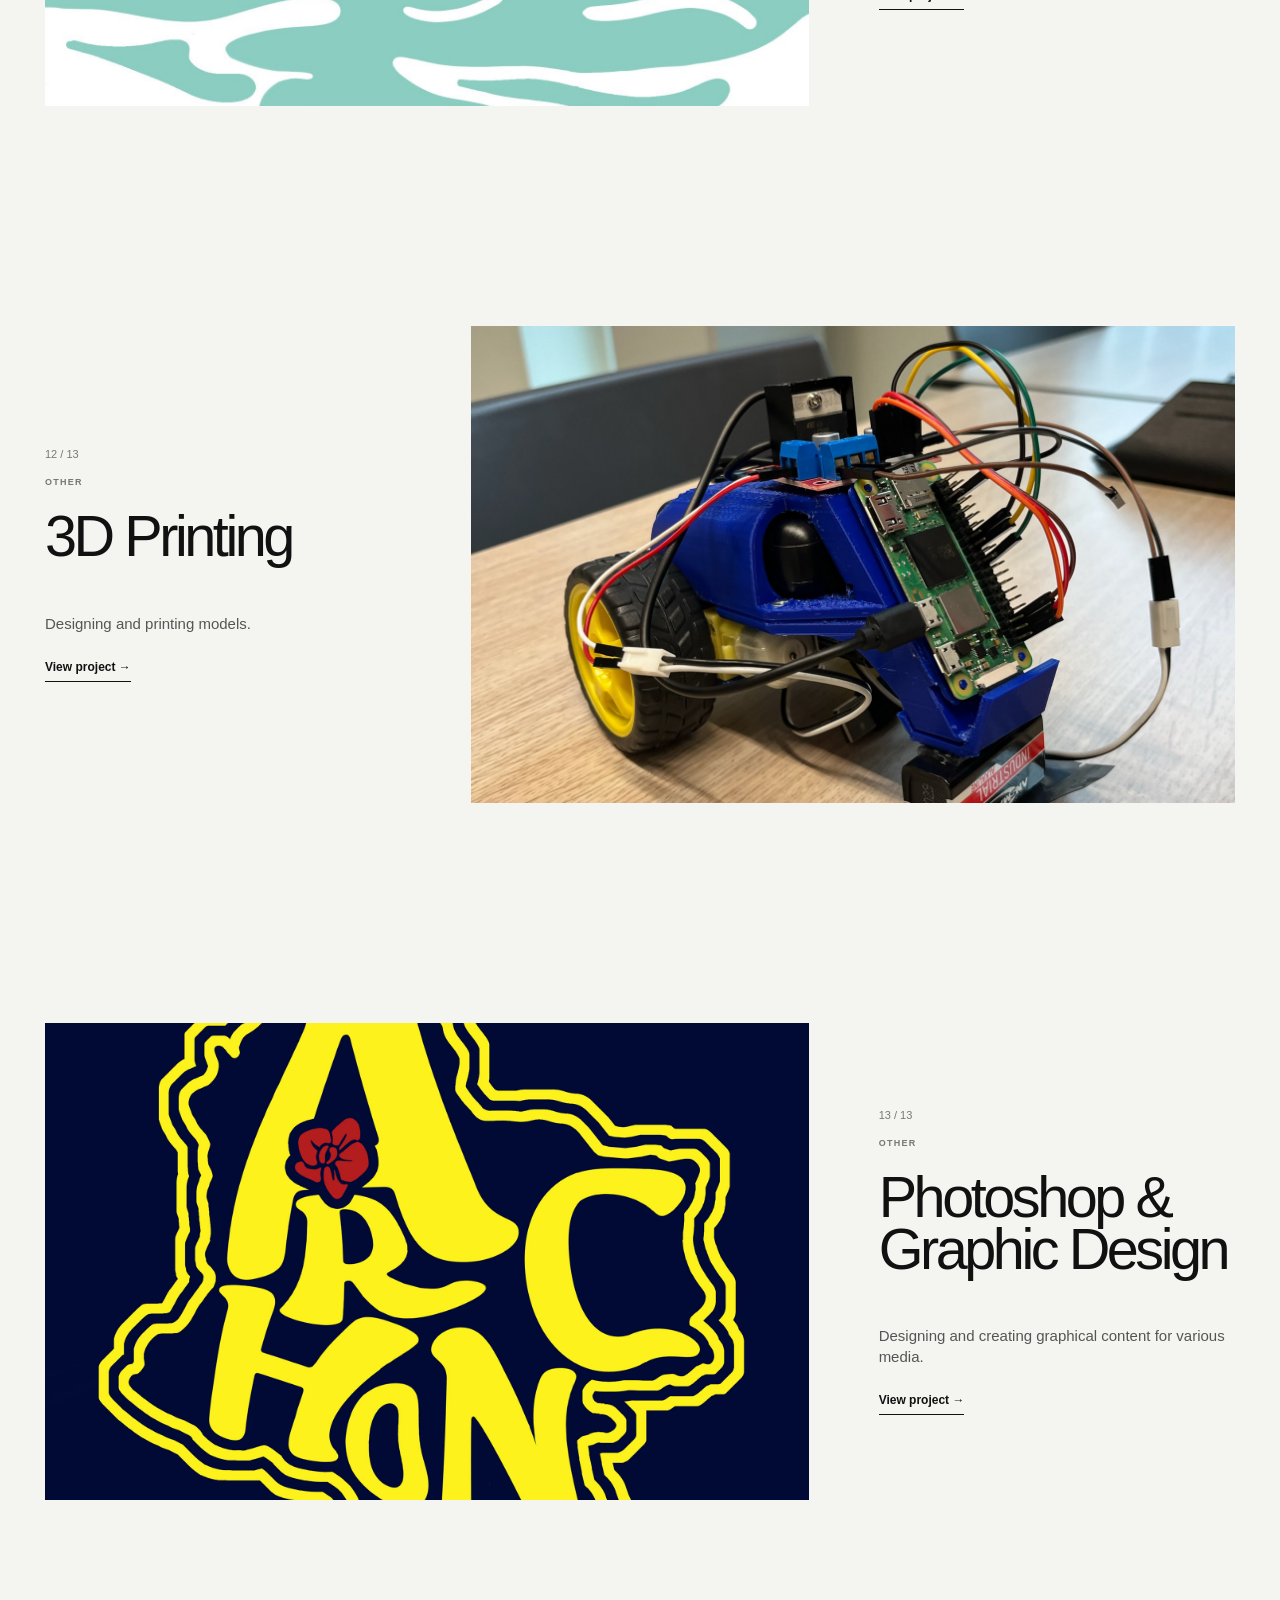
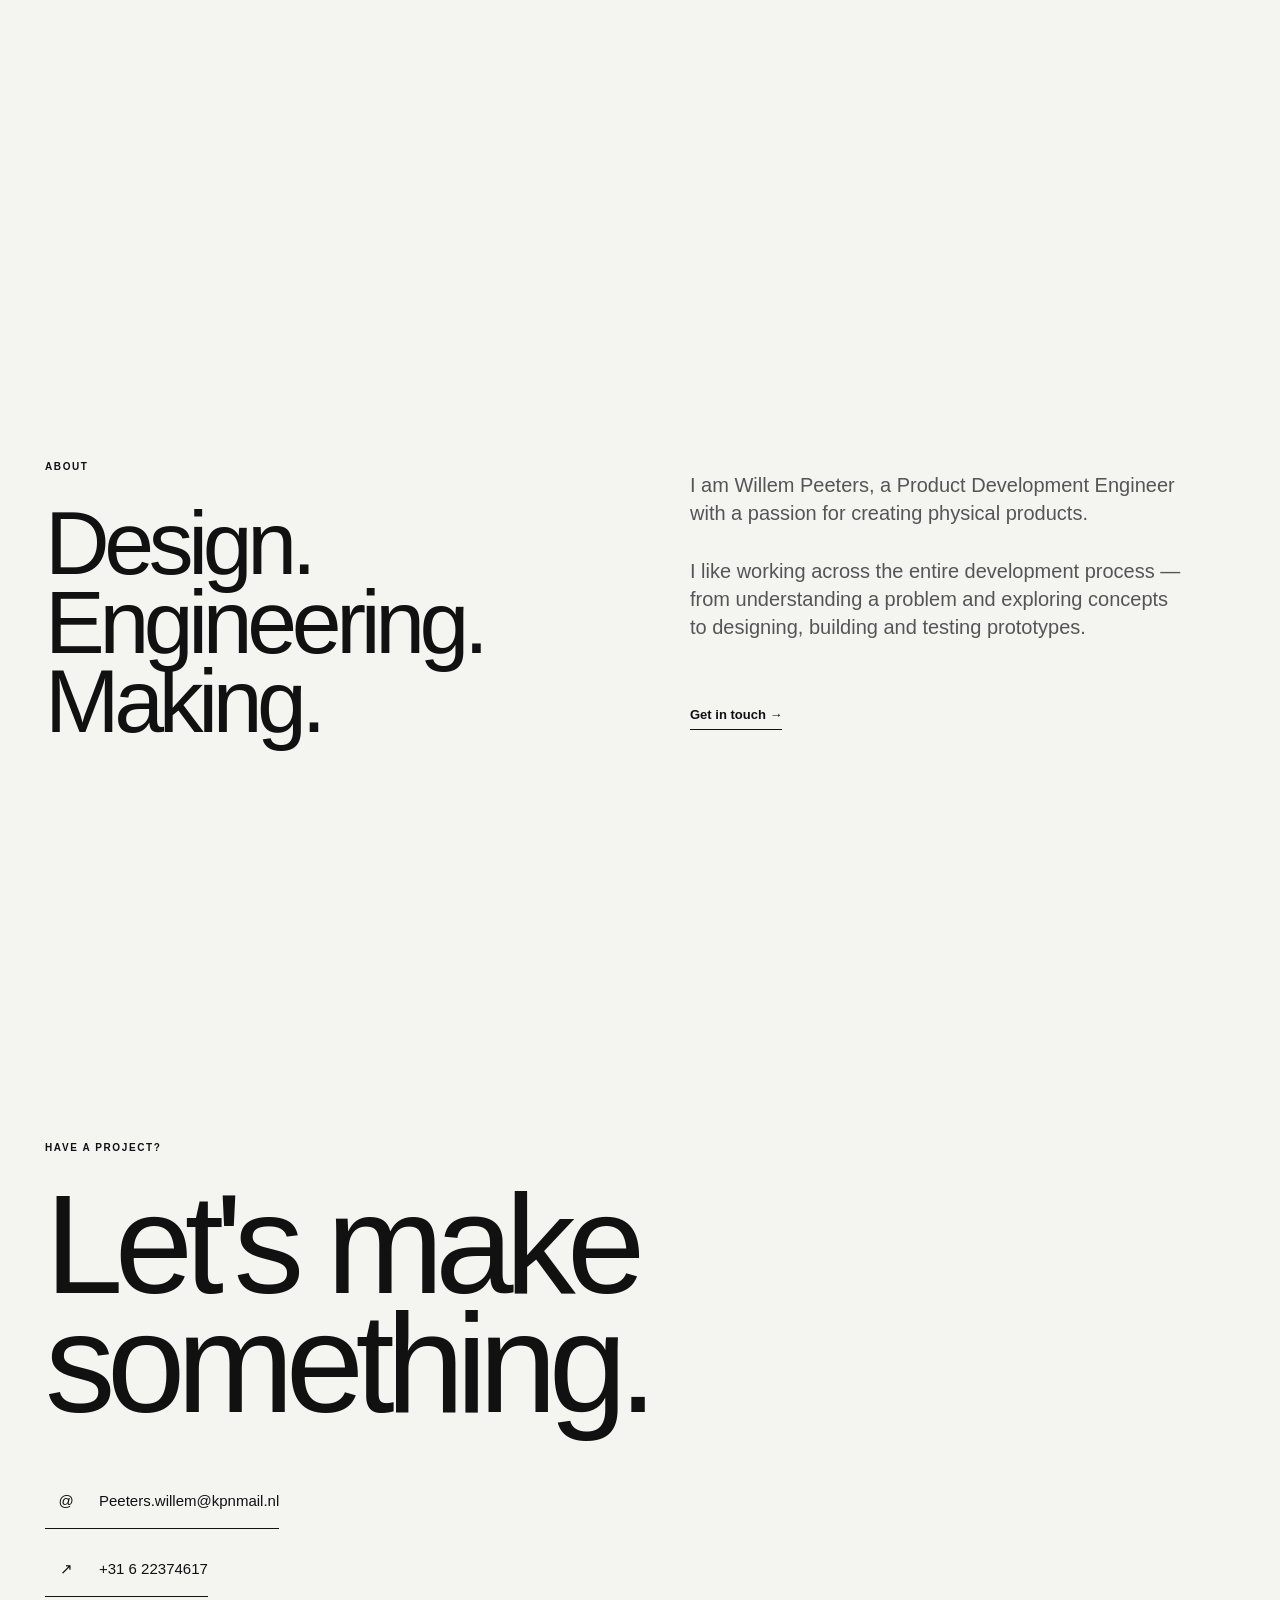
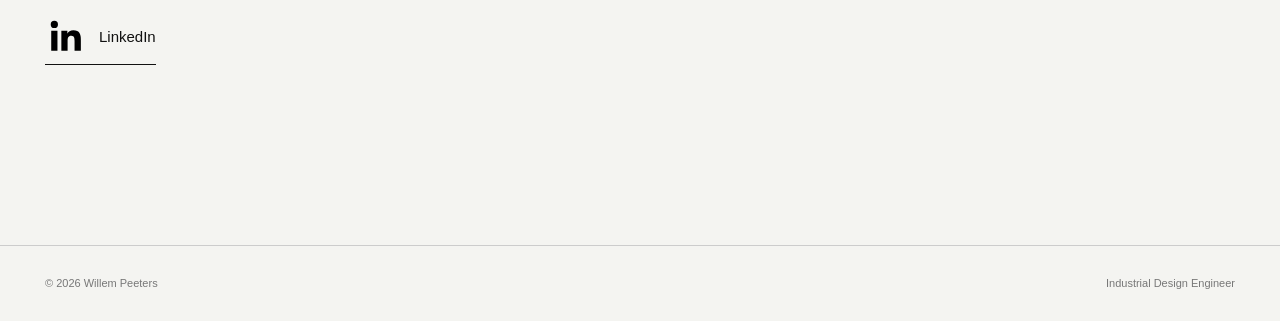
==== commit e00e8f92: "Website aangepast" ====
--- a/index.html
+++ b/index.html
@@ -756,10 +756,10 @@
 
             <article class="project project-reverse">
 
-                <a href="SustainablePackaging.html" class="project-image">
+                <a href="Packaging.html" class="project-image">
 
                     <img
-                        src="Willem Peeters_files/SustainablePackaging/Main.jpeg"
+                        src="Willem Peeters_files/SustainablePackaging/Main.JPEG"
                         alt="Sustainable Packaging"
                     >
 
@@ -793,7 +793,7 @@
                             packaging alternatives.
                         </p>
 
-                        <a href="SustainablePackaging.html" class="project-link">
+                        <a href="Packaging.html" class="project-link">
                             View project →
                         </a>
 
@@ -811,7 +811,7 @@
 
             <article class="project project-large">
 
-                <a href="LustrumMarketing.html" class="project-image">
+                <a href="Lustrum.html" class="project-image">
 
                     <img
                         src="Willem Peeters_files/LustrumMarketing/Main.jpeg"
@@ -847,7 +847,7 @@
                             Member of a festival's design committee.
                         </p>
 
-                        <a href="LustrumMarketing.html" class="project-link">
+                        <a href="Lustrum.html" class="project-link">
                             View project →
                         </a>
 
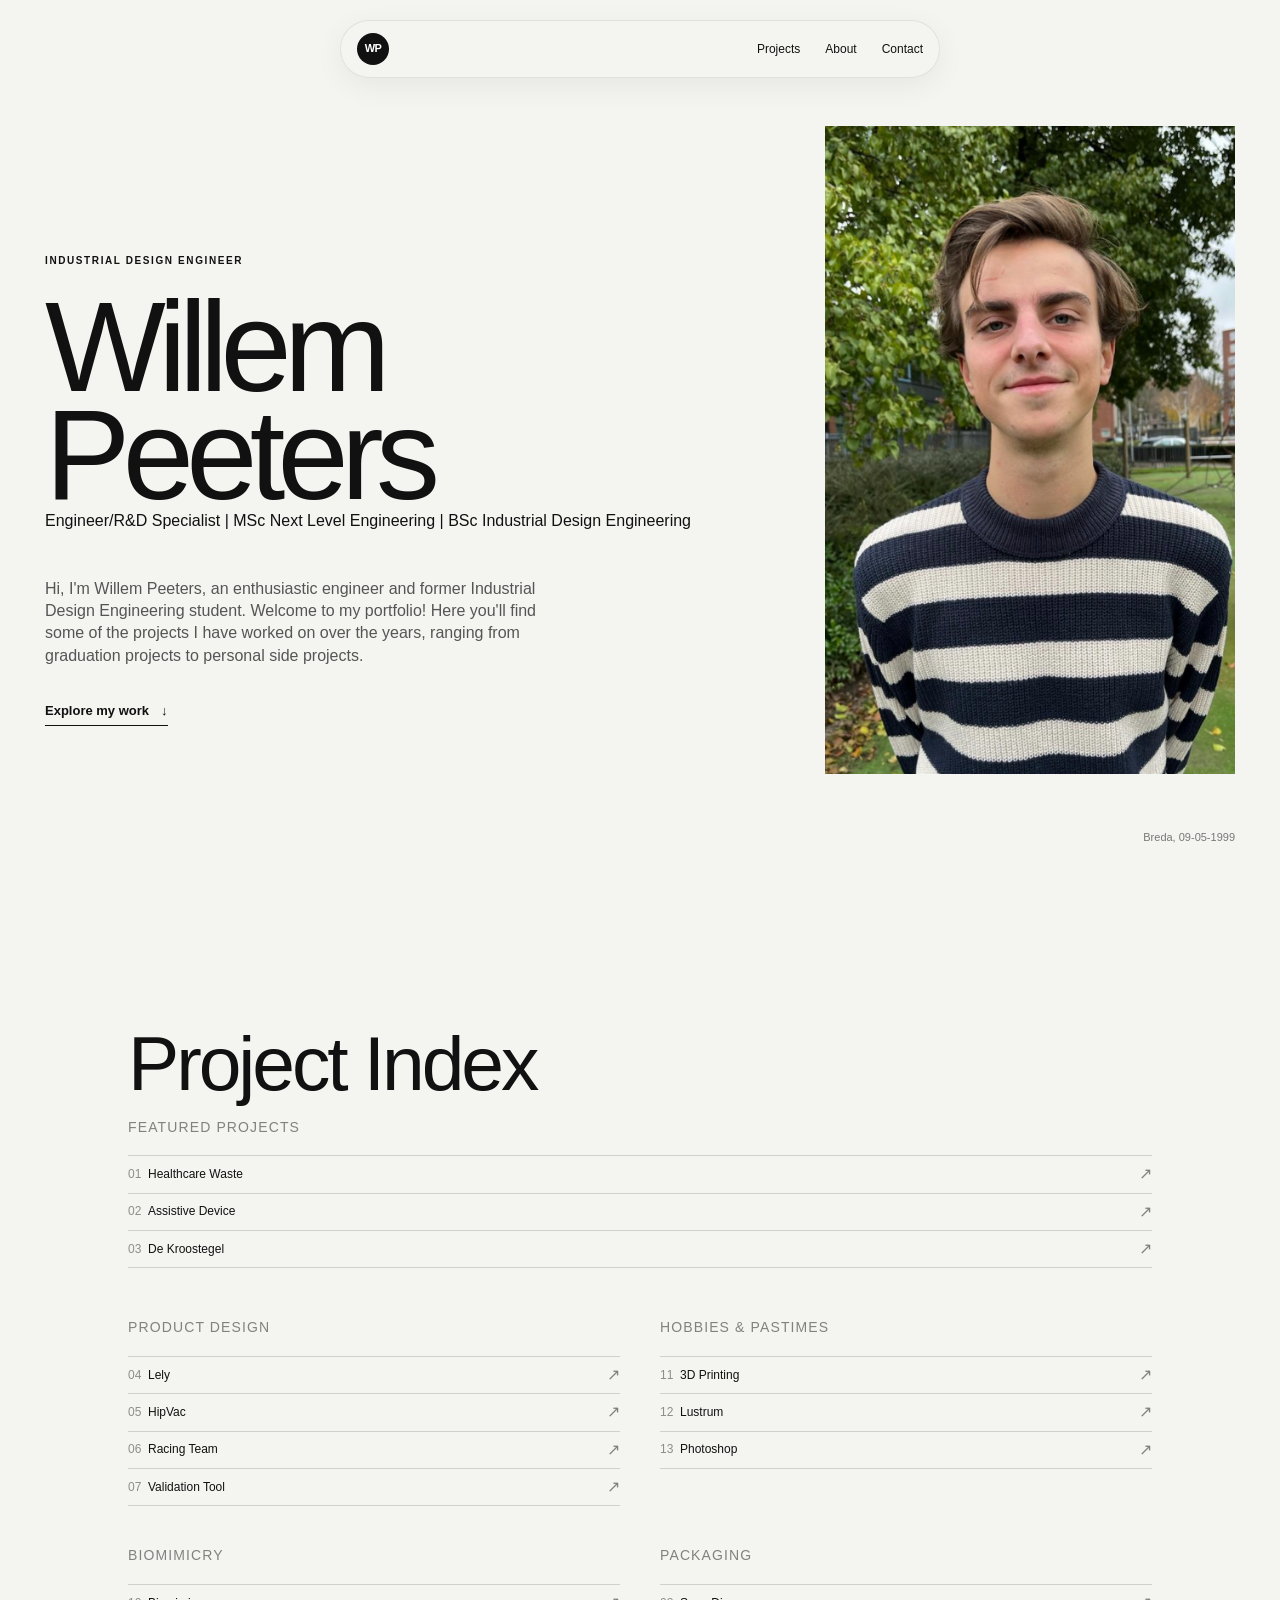
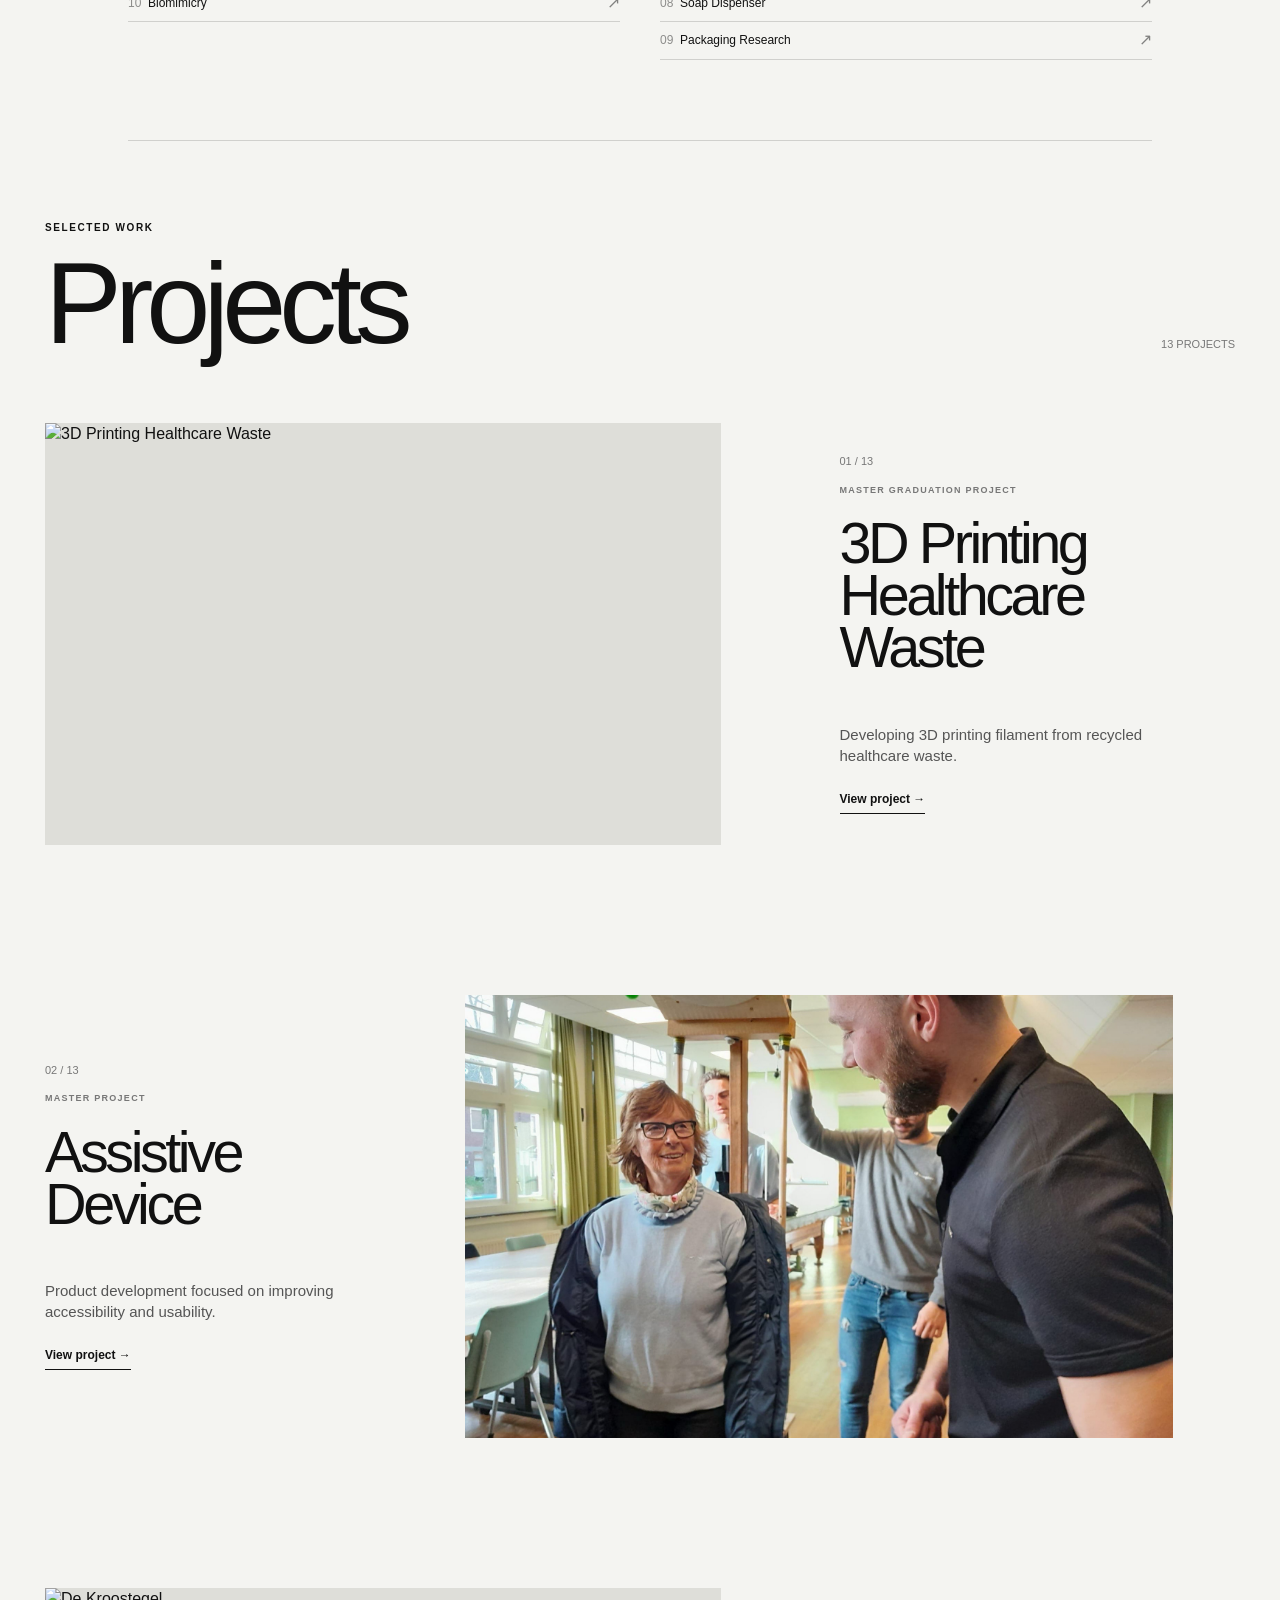
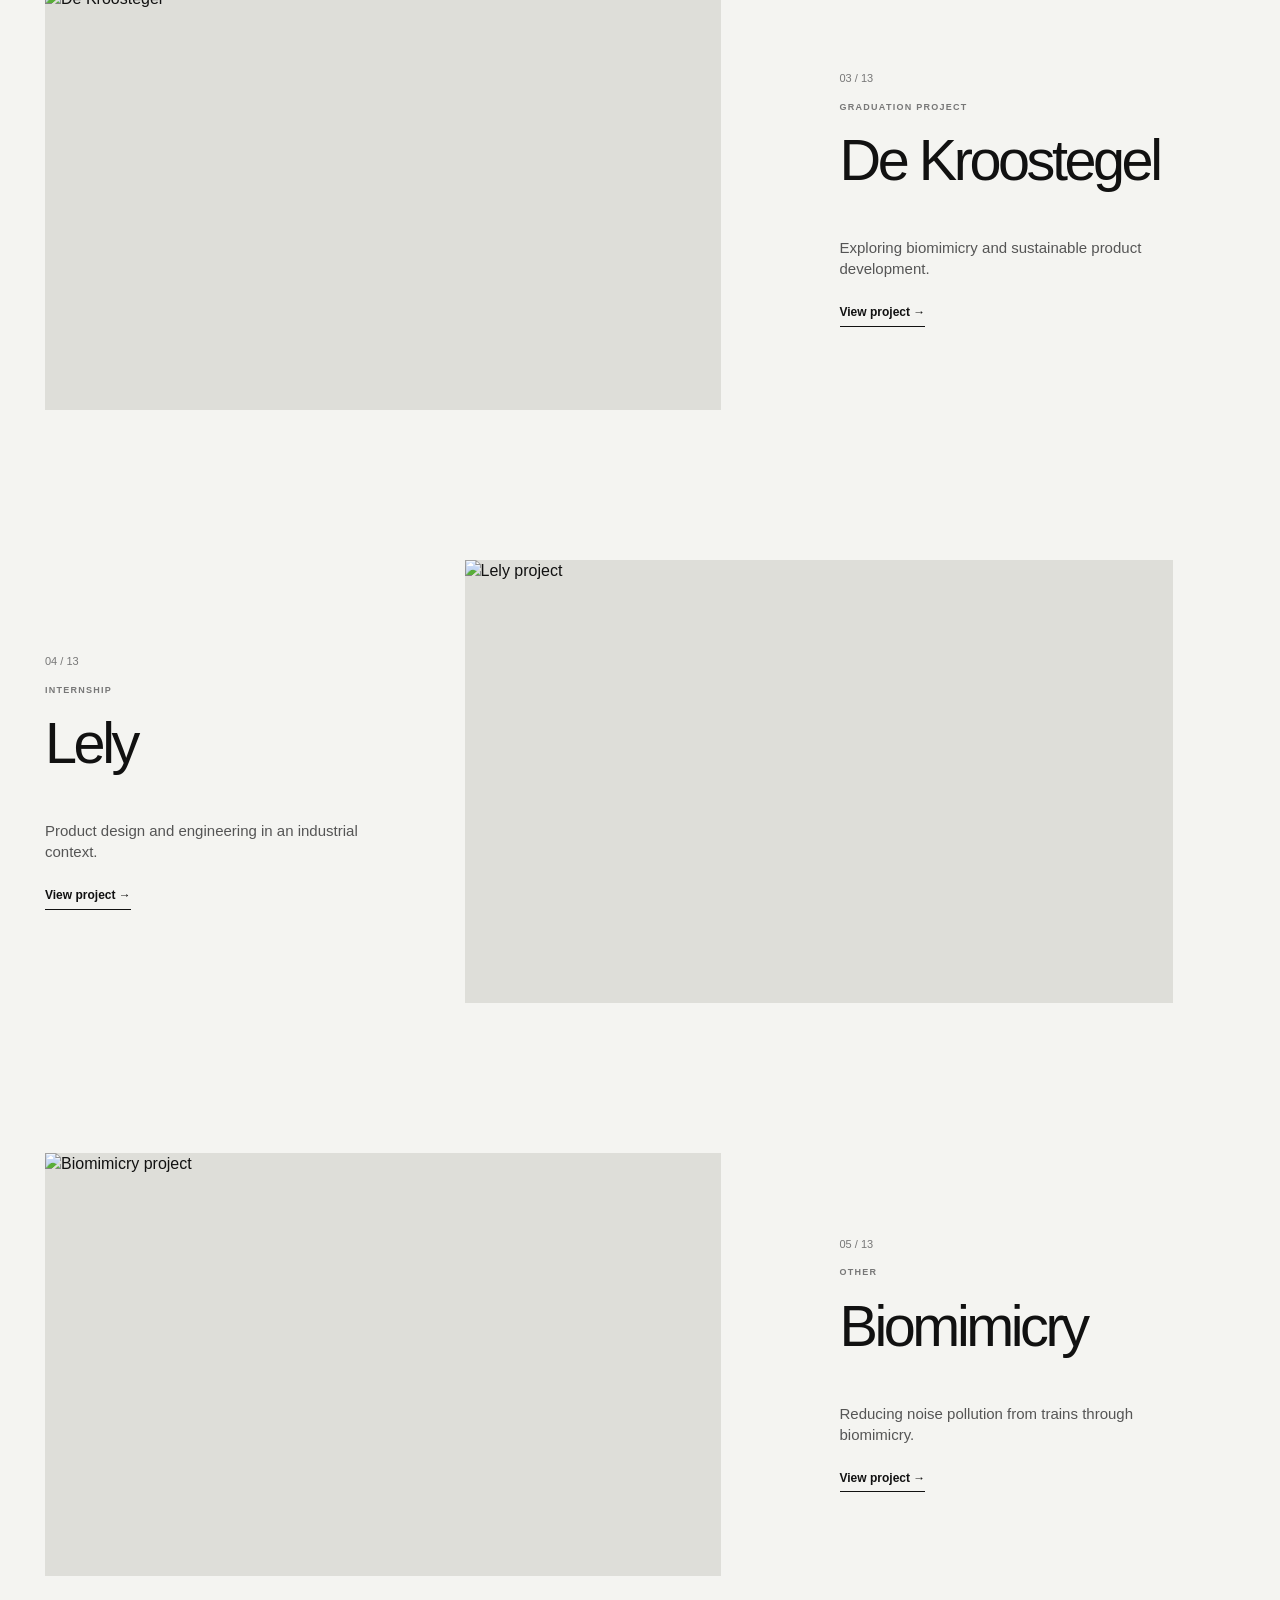
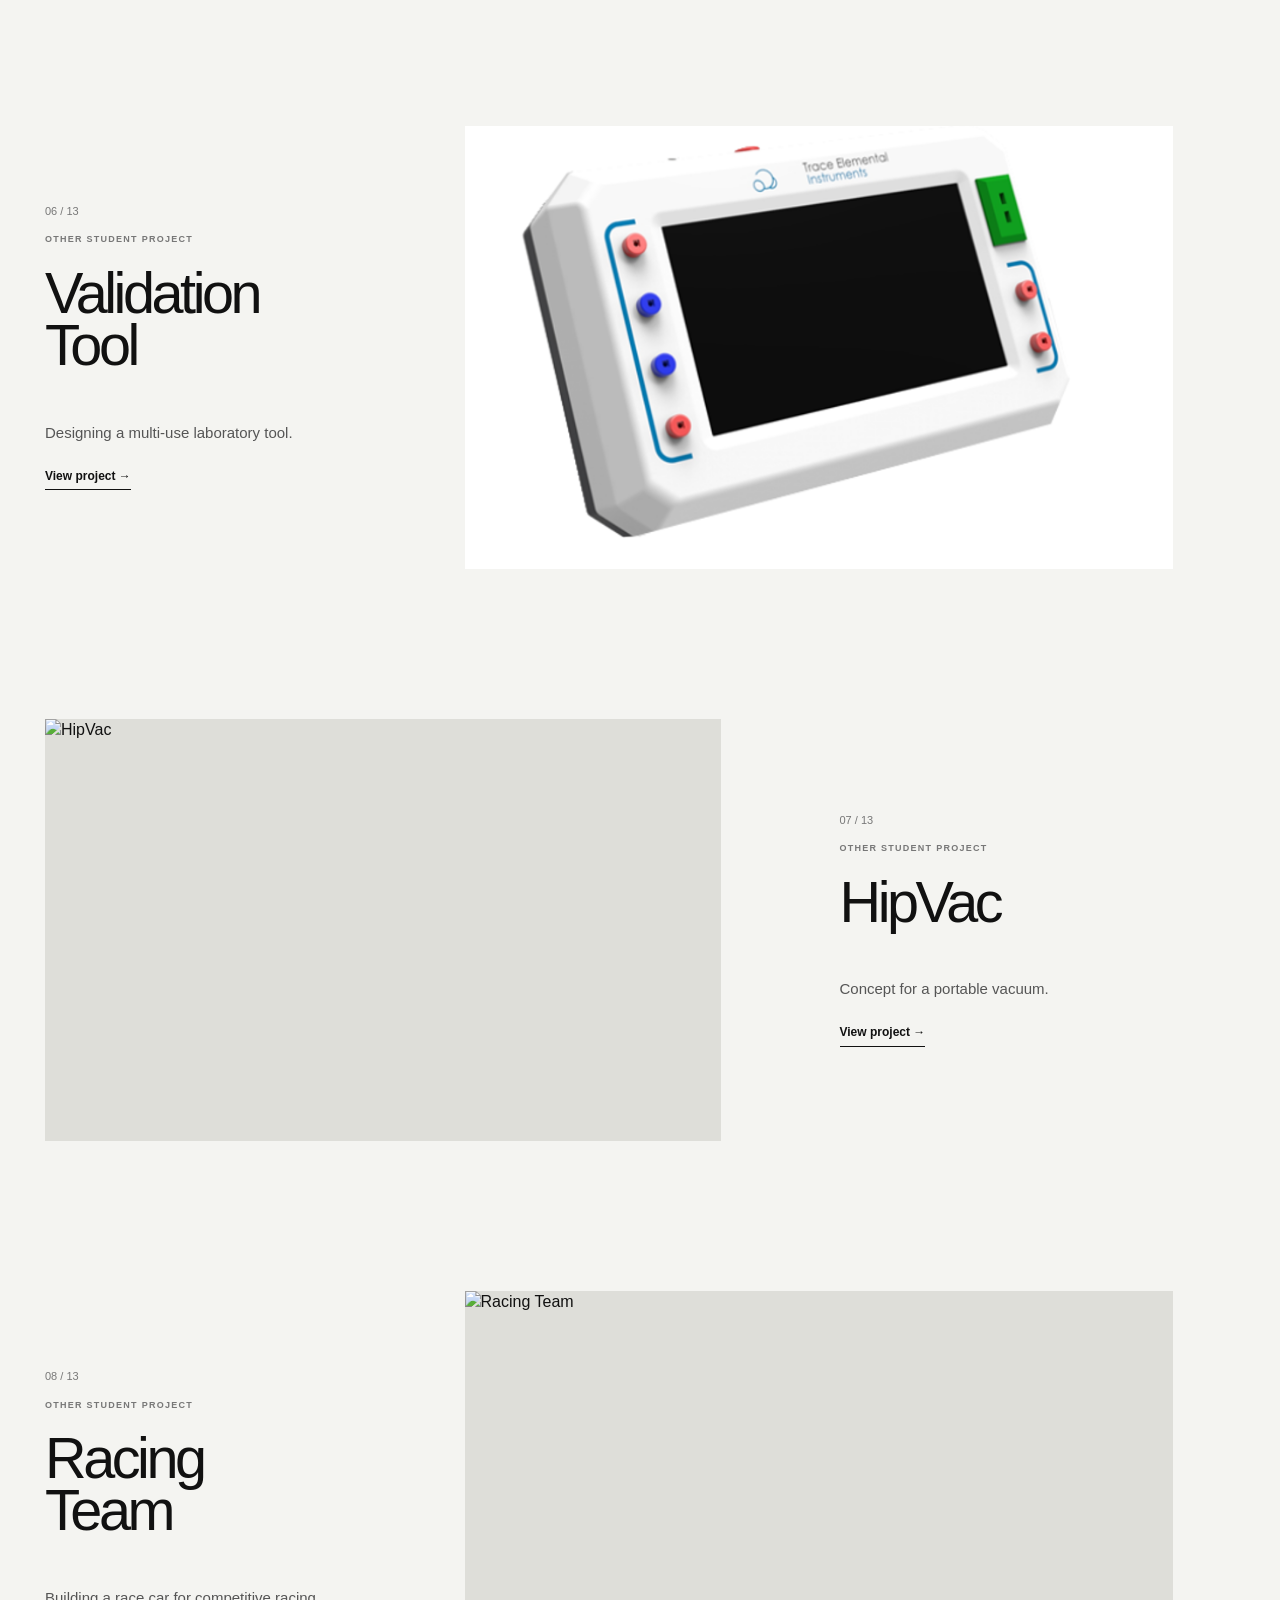
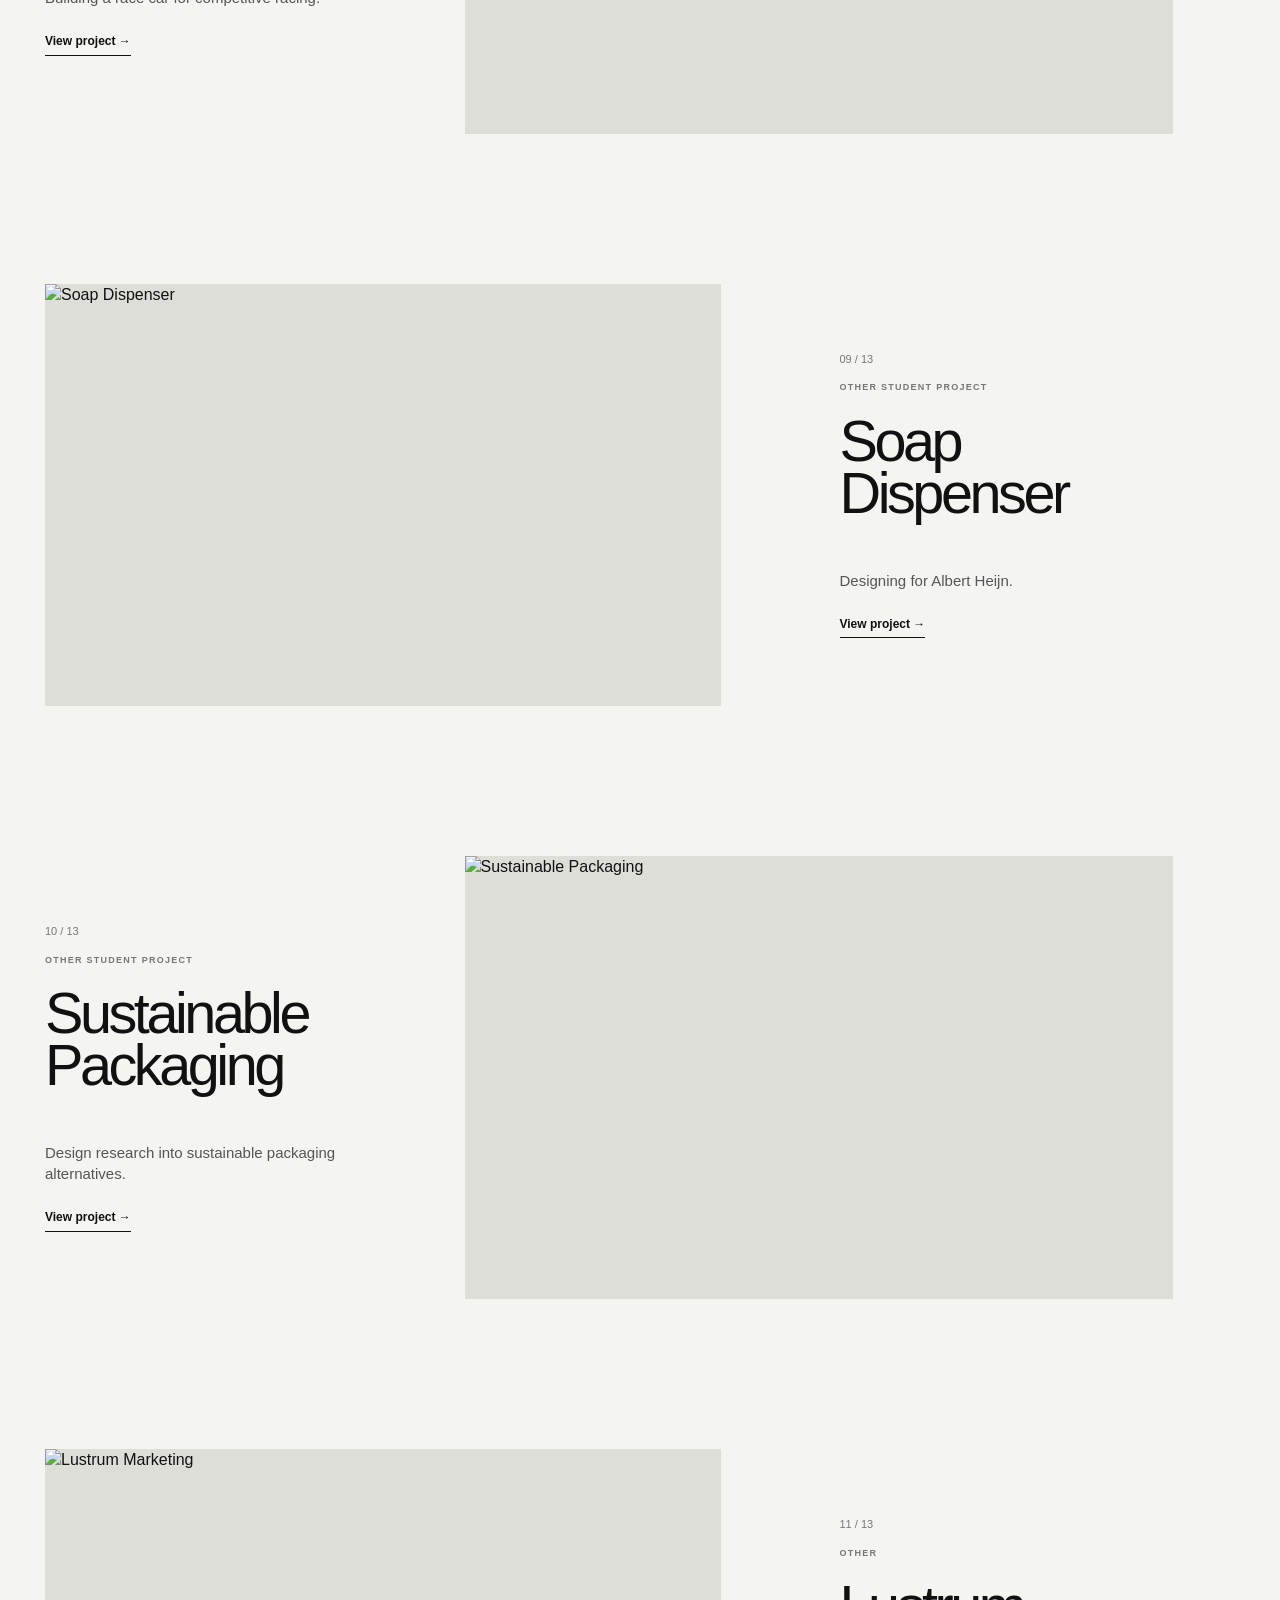
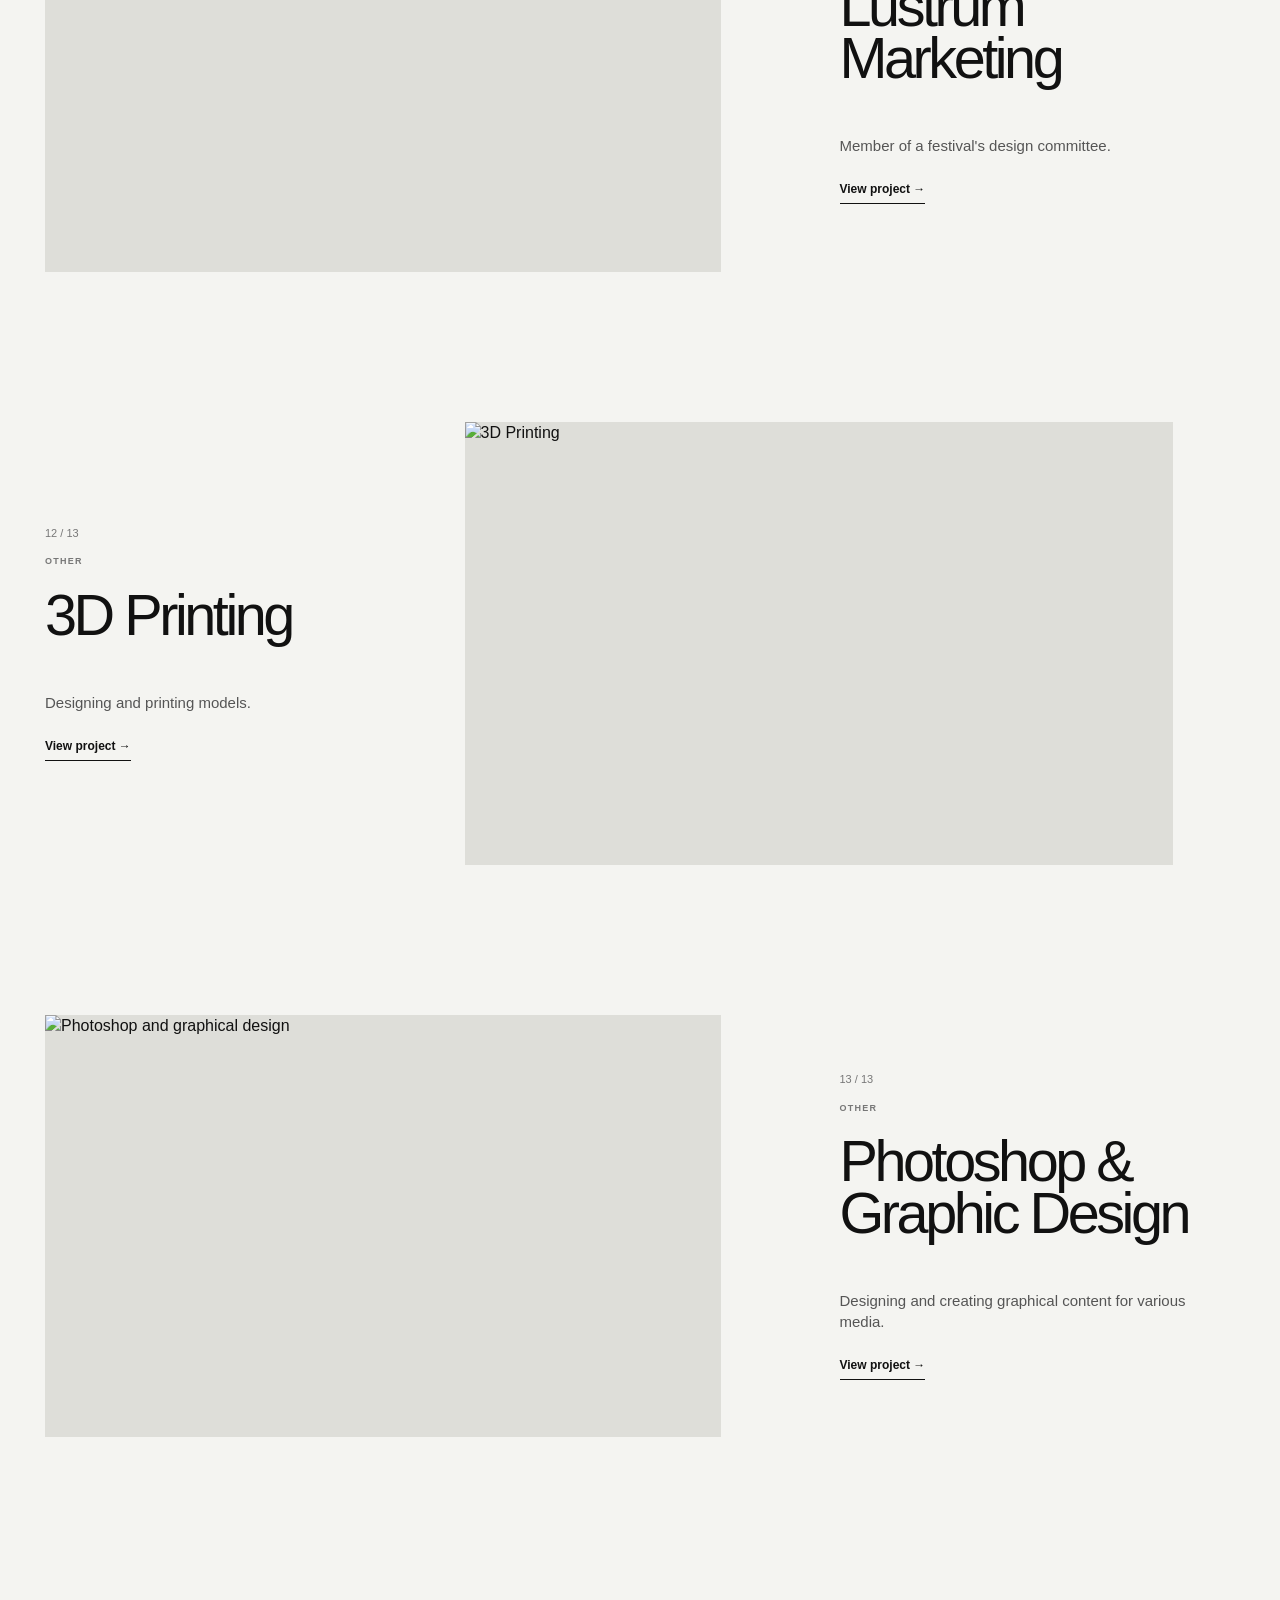
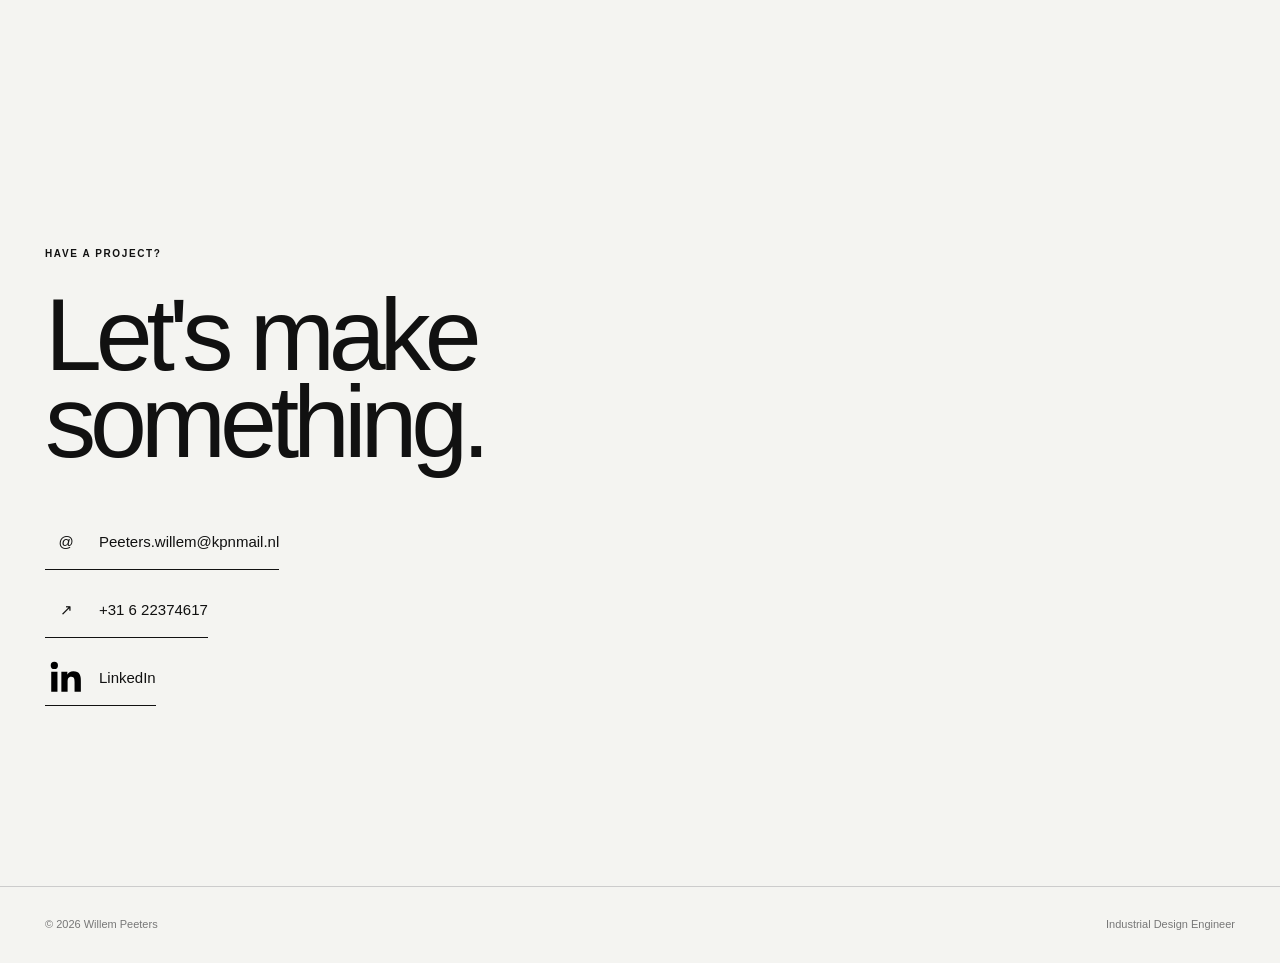
==== commit cb45ef44: "Update portfolio pages" ====
--- a/index.html
+++ b/index.html
@@ -81,6 +81,10 @@
                     Peeters
                 </h1>
 
+                <p class="eyebrow"></p>
+                 Engineer/R&D Specialist | MSc Next Level Engineering | BSc Industrial Design Engineering
+                </p>
+
                 <p class="hero-description">
 
                     Hi, I'm Willem Peeters, an enthusiastic engineer
@@ -102,7 +106,7 @@
 
 
             <div class="hero-number">
-                01
+                Breda, 09-05-1999
             </div>
 
         </section>
@@ -274,7 +278,7 @@
                 <a href="healthcare-waste.html" class="project-image">
 
                     <img
-                        src="Willem Peeters_files/Healthcare_Waste/Main.jpg"
+                        src="Willem Peeters_files/Healthcare_Waste/Main.JPG"
                         alt="3D Printing Healthcare Waste"
                     >
 
@@ -329,7 +333,7 @@
                 <a href="AssistiveDevice.html" class="project-image">
 
                     <img
-                        src="Willem Peeters_files/Assistive_Device/Main.jpg"
+                        src="Willem Peeters_files/Assistive_Device/Main.JPG"
                         alt="Assistive Device"
                     >
 
@@ -384,7 +388,7 @@
                 <a href="Kroostegel.html" class="project-image">
 
                     <img
-                        src="Willem Peeters_files/Kroostegel/Main.jpg"
+                        src="Willem Peeters_files/Kroostegel/Main.JPG"
                         alt="De Kroostegel"
                     >
 
@@ -437,7 +441,7 @@
 
                <a href="Lely.html" class="project-image">
     <img
-        src="Willem Peeters_files/Lely/Main.jpg"
+        src="Willem Peeters_files/Lely/Main.JPG"
         alt="Lely project"
     >
 </a>
@@ -490,7 +494,7 @@
                 <a href="Biomimicry.html" class="project-image">
 
                     <img
-                        src="Willem Peeters_files/Biomimicry/Main.jpg"
+                        src="Willem Peeters_files/Biomimicry/Main.JPG"
                         alt="Biomimicry project"
                     >
 
@@ -598,7 +602,7 @@
                 <a href="HipVac.html" class="project-image">
 
                     <img
-                        src="Willem Peeters_files/HipVac/Main.jpg"
+                        src="Willem Peeters_files/HipVac/Main.JPG"
                         alt="HipVac"
                     >
 
@@ -651,7 +655,7 @@
                 <a href="RacingTeam.html" class="project-image">
 
                     <img
-                        src="Willem Peeters_files/RacingTeam/Main.jpg"
+                        src="Willem Peeters_files/RacingTeam/Main.JPG"
                         alt="Racing Team"
                     >
 
@@ -705,7 +709,7 @@
                 <a href="SoapDispenser.html" class="project-image">
 
                     <img
-                        src="Willem Peeters_files/SoapDispenser/Main.jpg"
+                        src="Willem Peeters_files/SoapDispenser/Main.JPG"
                         alt="Soap Dispenser"
                     >
 
@@ -814,7 +818,7 @@
                 <a href="Lustrum.html" class="project-image">
 
                     <img
-                        src="Willem Peeters_files/LustrumMarketing/Main.jpeg"
+                        src="Willem Peeters_files/Lustrum/Main.JPEG"
                         alt="Lustrum Marketing"
                     >
 
@@ -868,7 +872,7 @@
                 <a href="3DPrinting.html" class="project-image">
 
                     <img
-                        src="Willem Peeters_files\3DPrinting\Main.jpeg"
+                        src="Willem Peeters_files\3DPrinting\Main.JPEG"
                         alt="3D Printing"
                     >
 
@@ -921,7 +925,7 @@
                 <a href="Photoshop.html" class="project-image">
 
                     <img
-                        src="Willem Peeters_files/Photoshop/Main.jpg"
+                        src="Willem Peeters_files/Photoshop/Main.JPEG"
                         alt="Photoshop and graphical design"
                     >
 
@@ -967,55 +971,6 @@
 
 
         </section>
-
-
-
-        <!-- ========================================
-             ABOUT
-        ========================================= -->
-
-        <section class="about" id="about">
-
-            <div class="about-title">
-
-                <p class="eyebrow">
-                    ABOUT
-                </p>
-
-                <h2>
-                    Design.<br>
-                    Engineering.<br>
-                    Making.
-                </h2>
-
-            </div>
-
-
-            <div class="about-text">
-
-                <p>
-                    I am Willem Peeters, a Product Development
-                    Engineer with a passion for creating physical
-                    products.
-                </p>
-
-
-                <p>
-                    I like working across the entire development
-                    process — from understanding a problem and
-                    exploring concepts to designing, building and
-                    testing prototypes.
-                </p>
-
-
-                <a href="#contact" class="hero-link">
-                    Get in touch →
-                </a>
-
-            </div>
-
-        </section>
-
 
 
         <!-- ========================================
--- a/css/style.css
+++ b/css/style.css
@@ -161,7 +161,7 @@
 
     transform: translateY(-50%);
 
-    width: 25%;
+    width: 32%;
     height: 72%;
 
     overflow: hidden;
@@ -295,7 +295,7 @@
     max-width: 1500px;
     margin: auto;
 
-    padding: 120px 45px;
+    padding: 80px 45px;
 }
 
 
@@ -307,7 +307,7 @@
     justify-content: space-between;
     align-items: flex-end;
 
-    margin-bottom: 150px;
+    margin-bottom: 70px;
 }
 
 .section-heading h2 {
@@ -330,13 +330,13 @@
 ======================================== */
 
 .project {
-    margin-bottom: 220px;
+    margin-bottom: 150px;
 
     display: grid;
 
-    grid-template-columns: minmax(0, 1.5fr) minmax(280px, 0.7fr);
-
-    gap: 70px;
+    grid-template-columns: minmax(0, 1.3fr) minmax(280px, 0.7fr);
+
+    gap: 60px;
 
     align-items: center;
 }
@@ -362,7 +362,7 @@
 ======================================== */
 
 .project-image {
-    width: 100%;
+    width: 92%;
 
     aspect-ratio: 16 / 10;
 
@@ -561,7 +561,7 @@
 .contact h2 {
     margin-top: 30px;
 
-    font-size: clamp(70px, 11vw, 170px);
+    font-size: clamp(55px, 8vw, 125px);
 
     line-height: 0.85;
 }
@@ -615,9 +615,10 @@
     width: 80%;
     Margin: 0 auto;
     max-width: 1200px;
-    padding: 200px 0 200px;
-    Box-sizing: border-box;
+    padding: 110px 0 80px;
+    box-sizing: border-box;
     scroll-margin-top: 100px;
+    border-bottom: 1px solid rgba(0, 0, 0, 0.15);
 }
 
 .project-index-header {
@@ -646,7 +647,7 @@
     display: grid;
     grid-template-columns: repeat(2, 1fr);
     column-gap: 40px;
-    row-gap: 60px;
+    row-gap: 40px;
 }
 
 .project-index-group h3 {
@@ -666,7 +667,7 @@
     grid-template-columns: 20px 1fr 25px;
     align-items: center;
 
-    padding: 0px 0;
+    padding: 7px 0;
 
     color: inherit;
     text-decoration: none;
@@ -707,7 +708,7 @@
 
 .featured-group {
     grid-column: 1 / -1;
-    margin-bottom: 0px;
+    margin-bottom: 10px;
 }
 
 .featured-group .project-index-item span:nth-child(2) {
@@ -731,12 +732,12 @@
     }
 
     .project-index-header {
-        margin-bottom: 40px;
+        margin-bottom: 25px;
     }
 
     .project-index-groups {
         grid-template-columns: 1fr;
-        row-gap: 50px;
+        row-gap: 35px;
     }
 
     .featured-group {
@@ -1033,7 +1034,7 @@
 
 
     .project {
-        margin-bottom: 110px;
+        margin-bottom: 85px;
     }
 
 
@@ -1524,7 +1525,7 @@
 .project-introduction-image {
     width: 75%;
     max-width: 1100px;
-    margin: 0 auto 55px;
+    margin: 0 auto 75px;
 }
 
 .project-introduction-image img {
@@ -1553,7 +1554,7 @@
 }
 
 .project-introduction h1 {
-    margin: 10px 0 25px;
+    margin: 0 0 25px;
 }
 
 .project-intro-text {
@@ -1584,7 +1585,7 @@
 
     .project-introduction-image {
         width: 100%;
-        margin-bottom: 40px;
+        margin-bottom: 55px;
     }
 
     .project-introduction {
@@ -1644,7 +1645,7 @@
     }
 
     .project-page-hero-image {
-        width: 10%;
+        width: 38%;
     }
 
     .project-introduction {
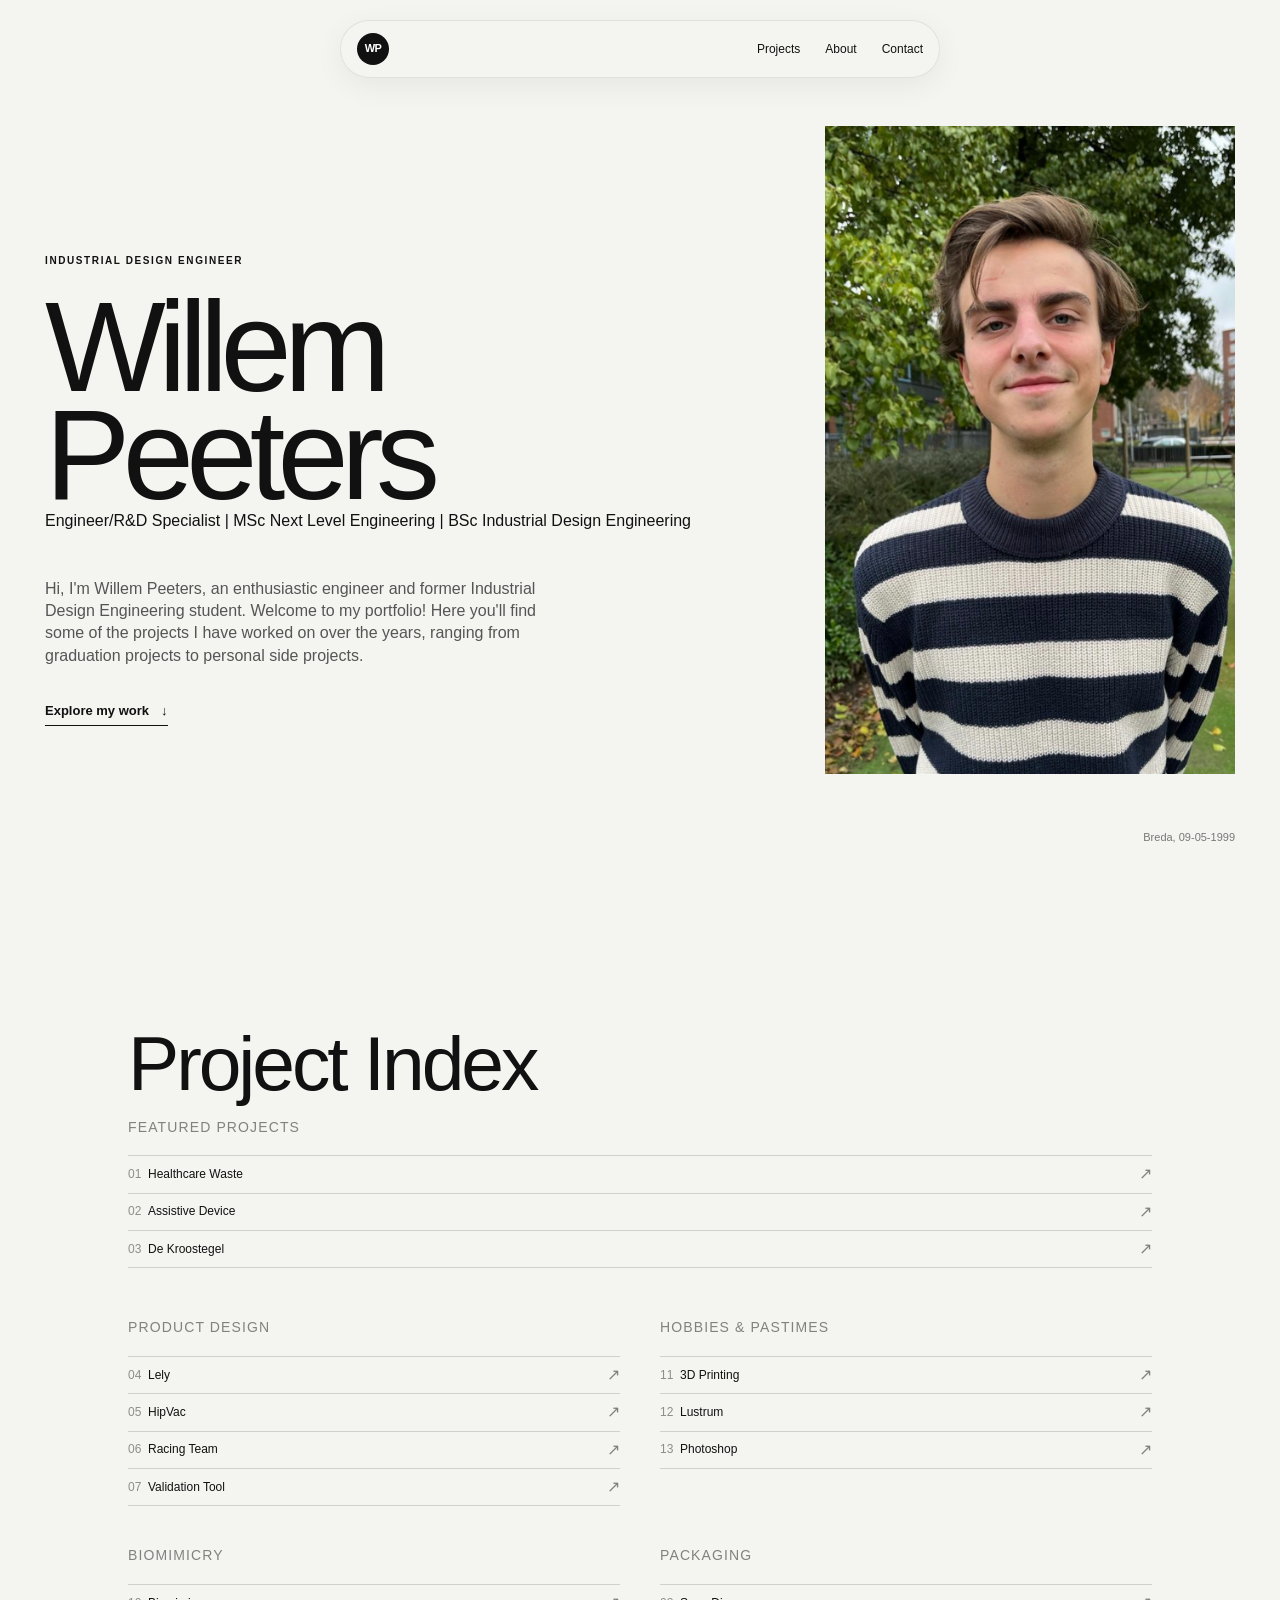
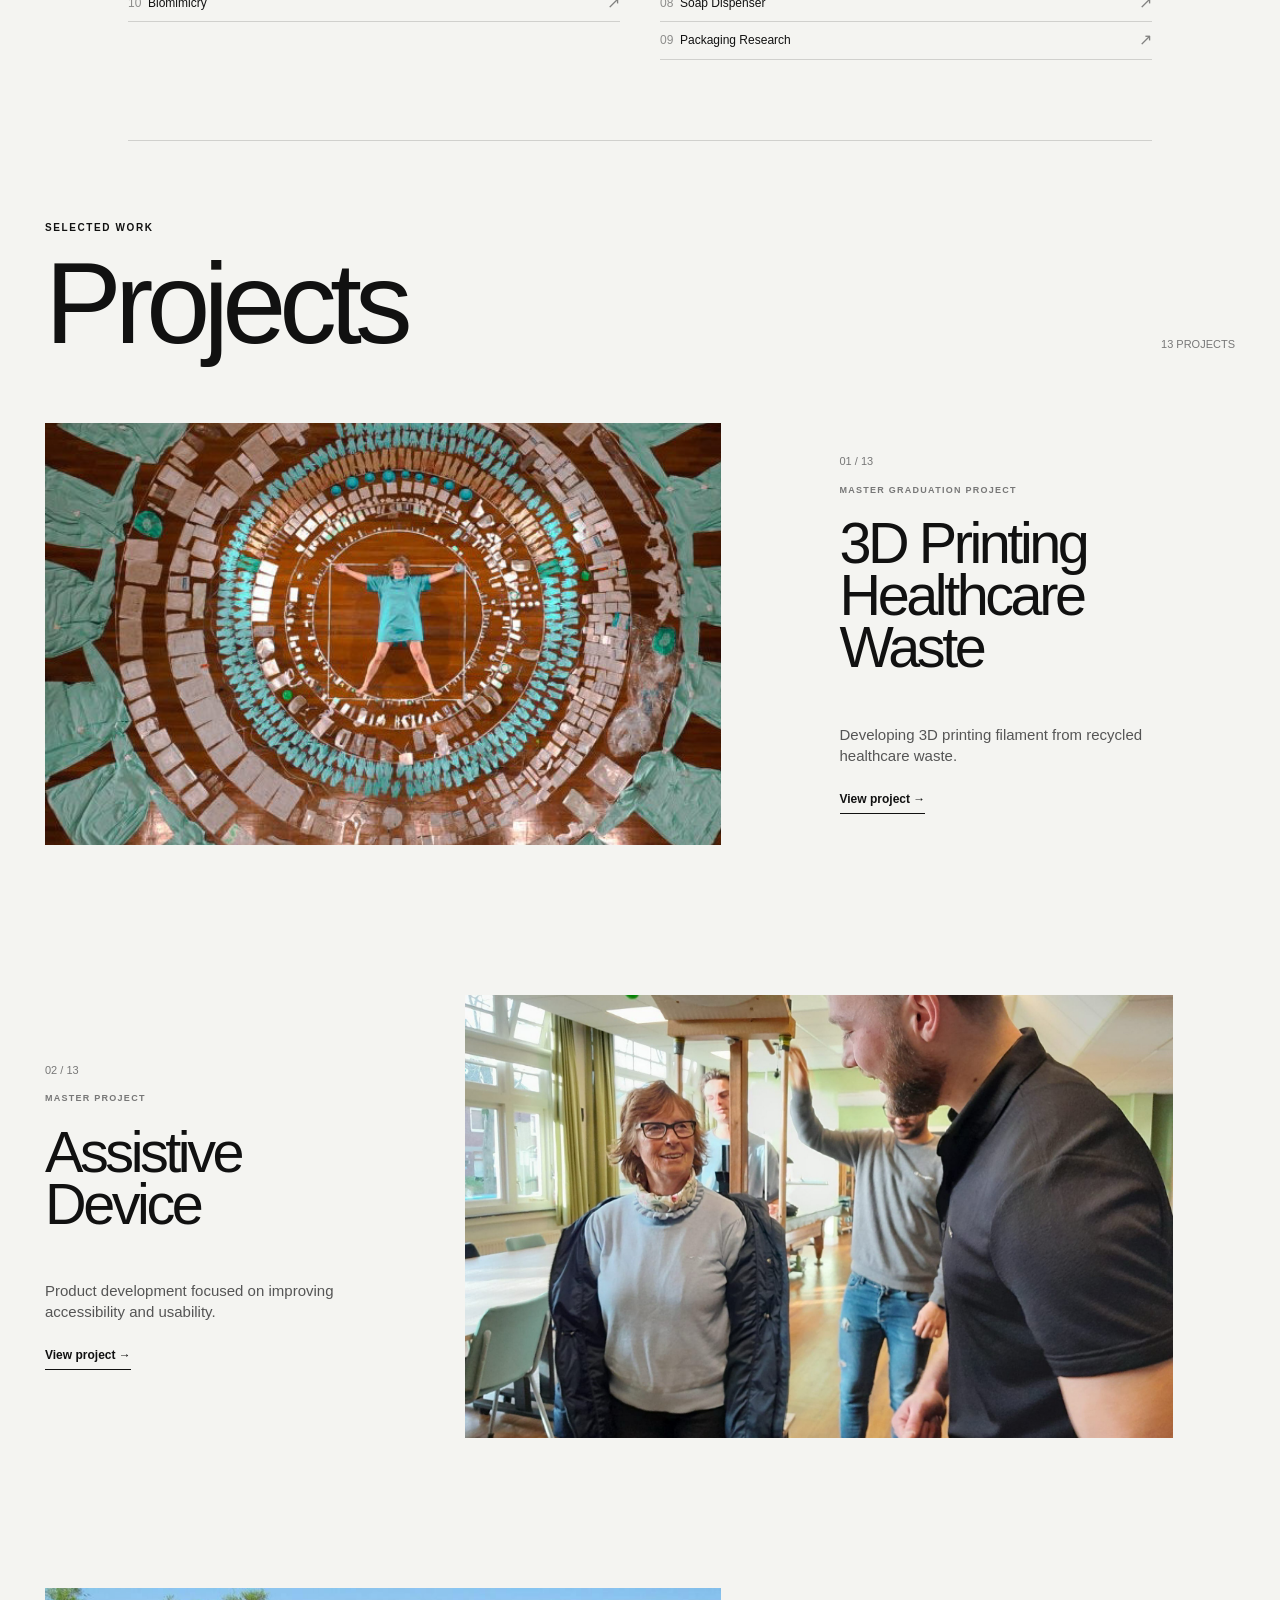
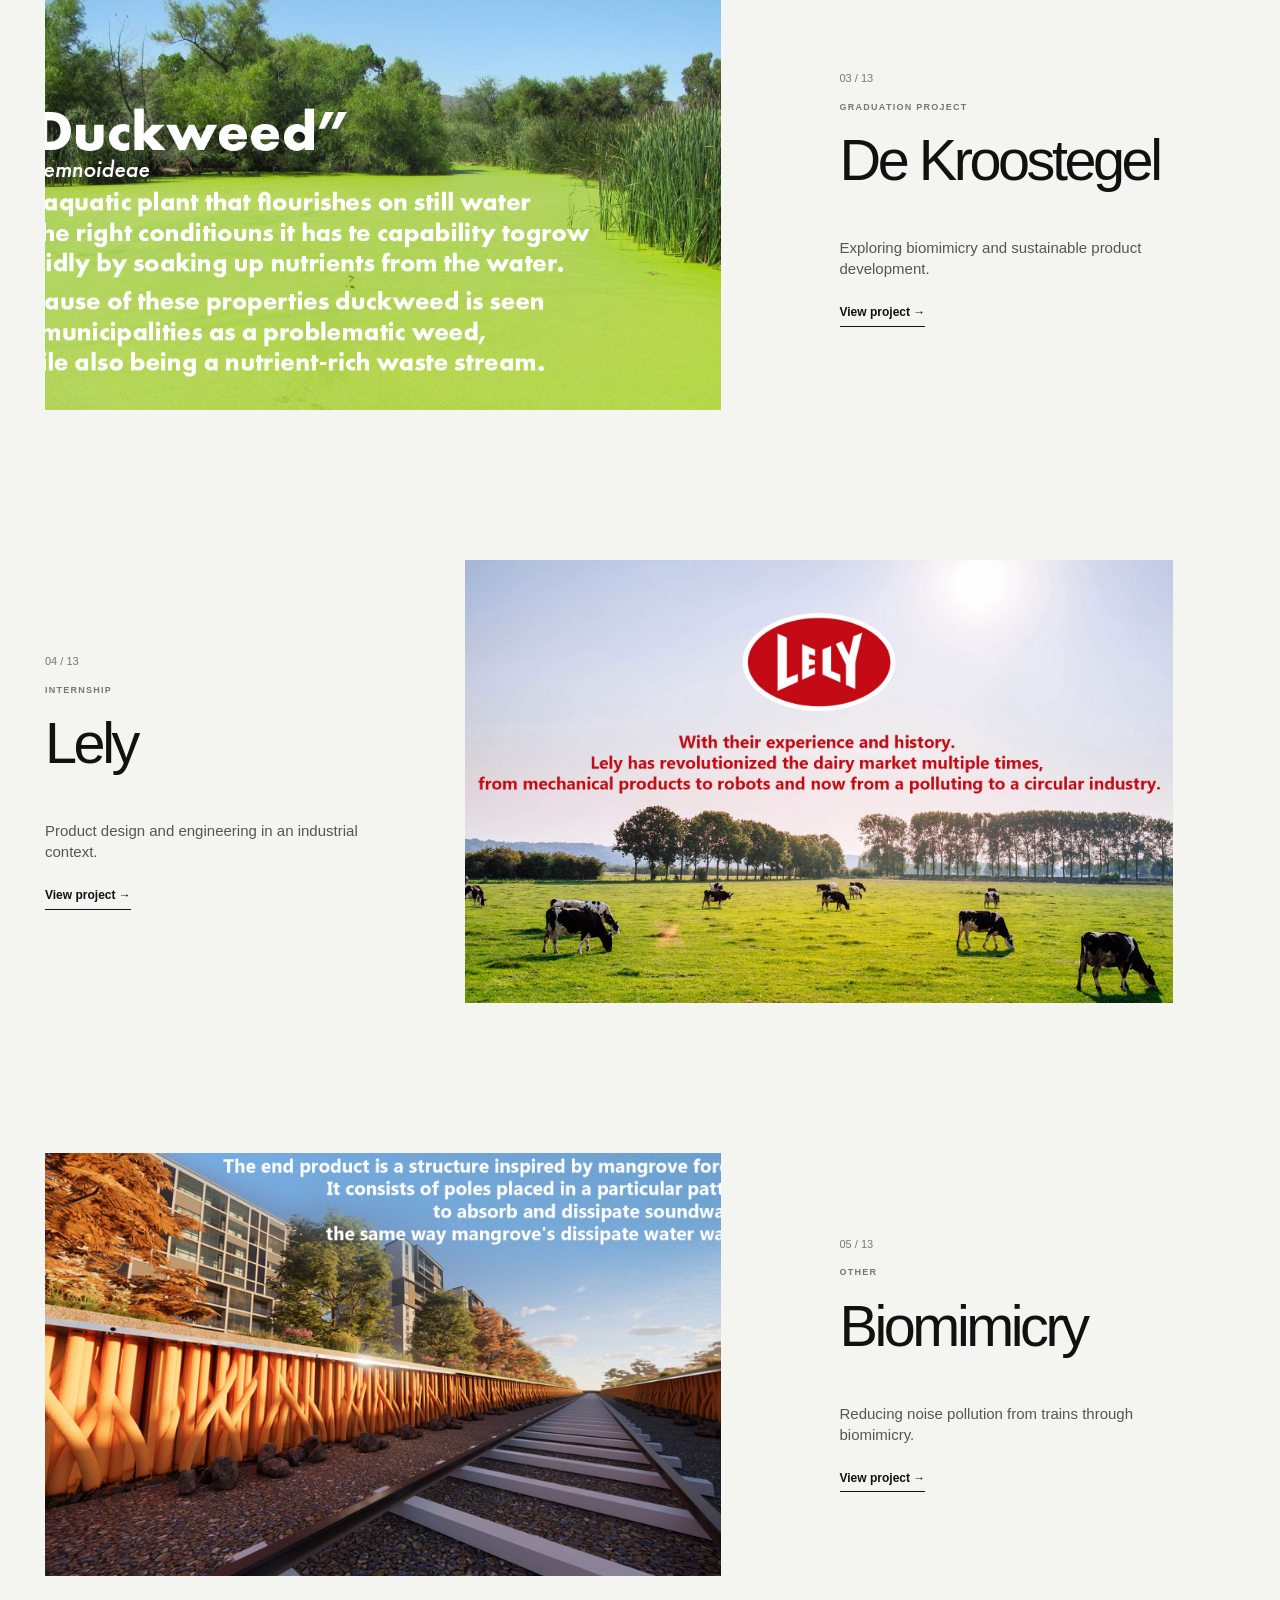
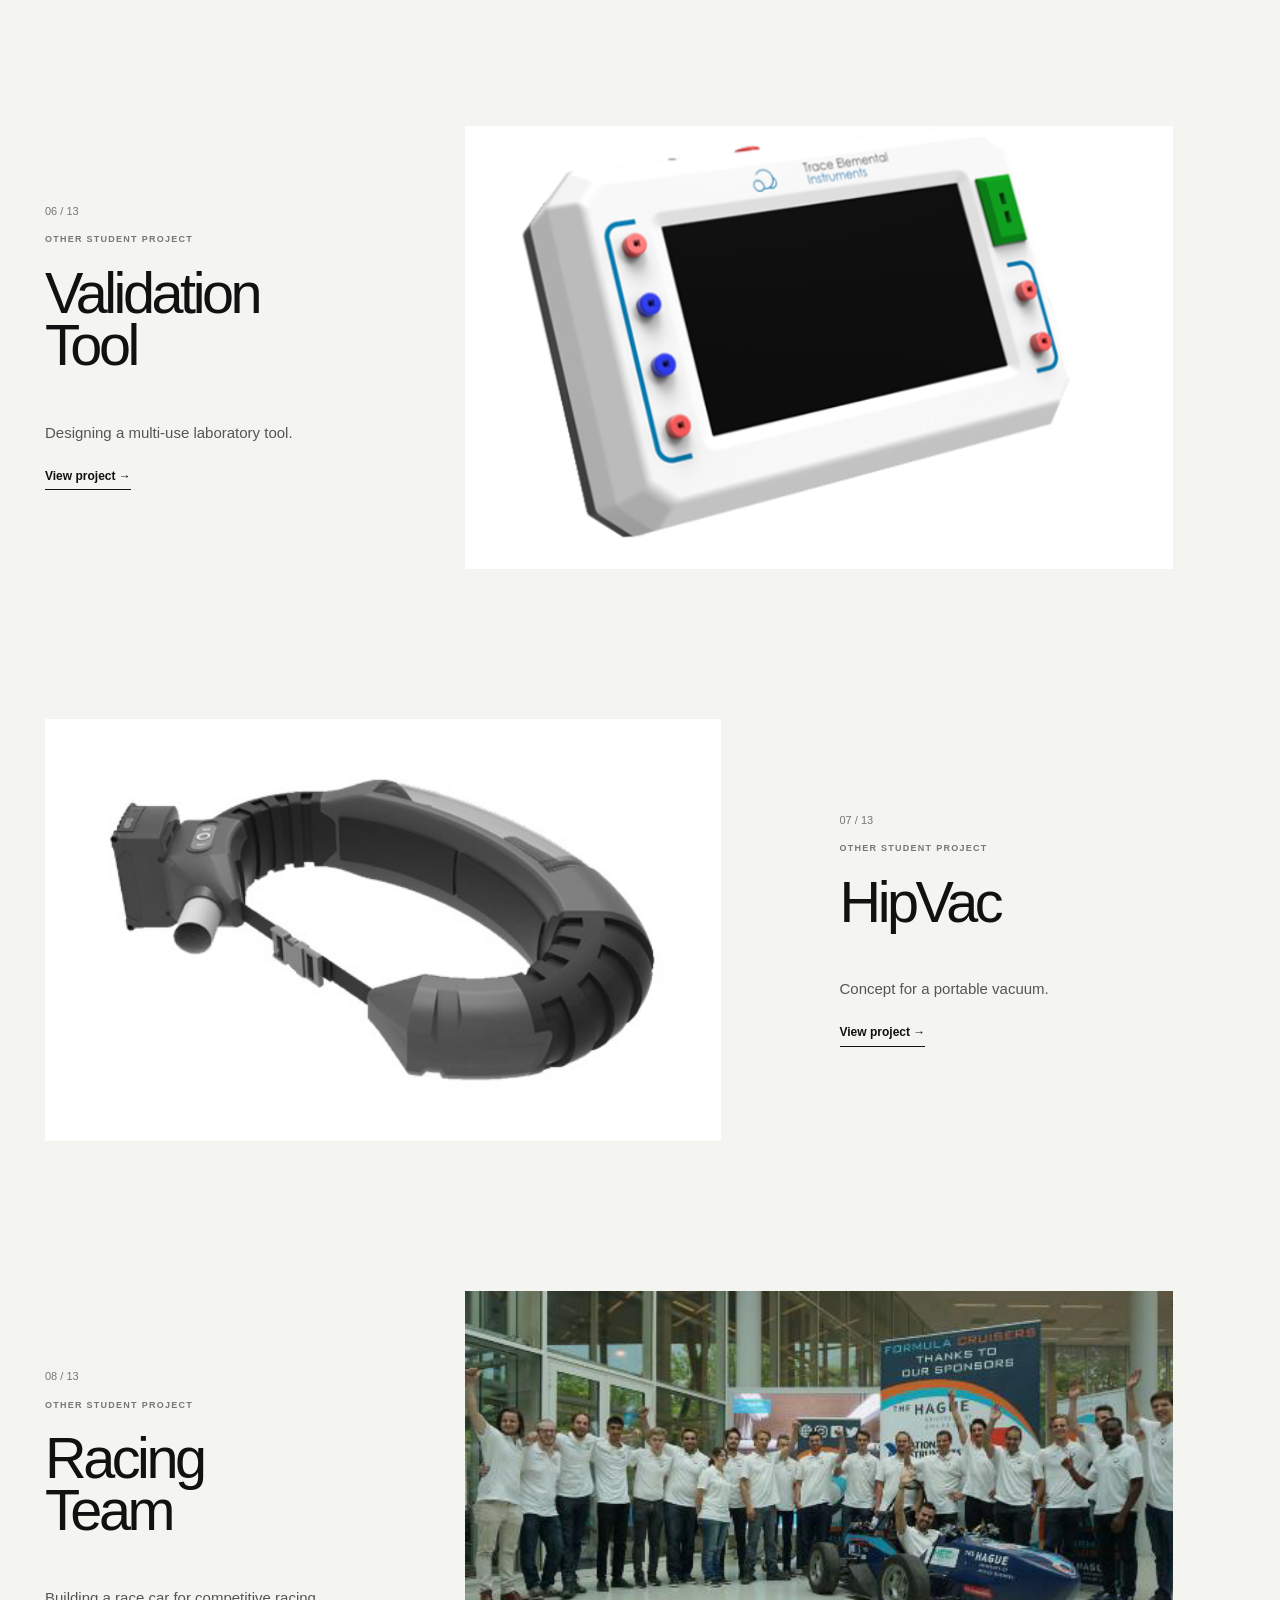
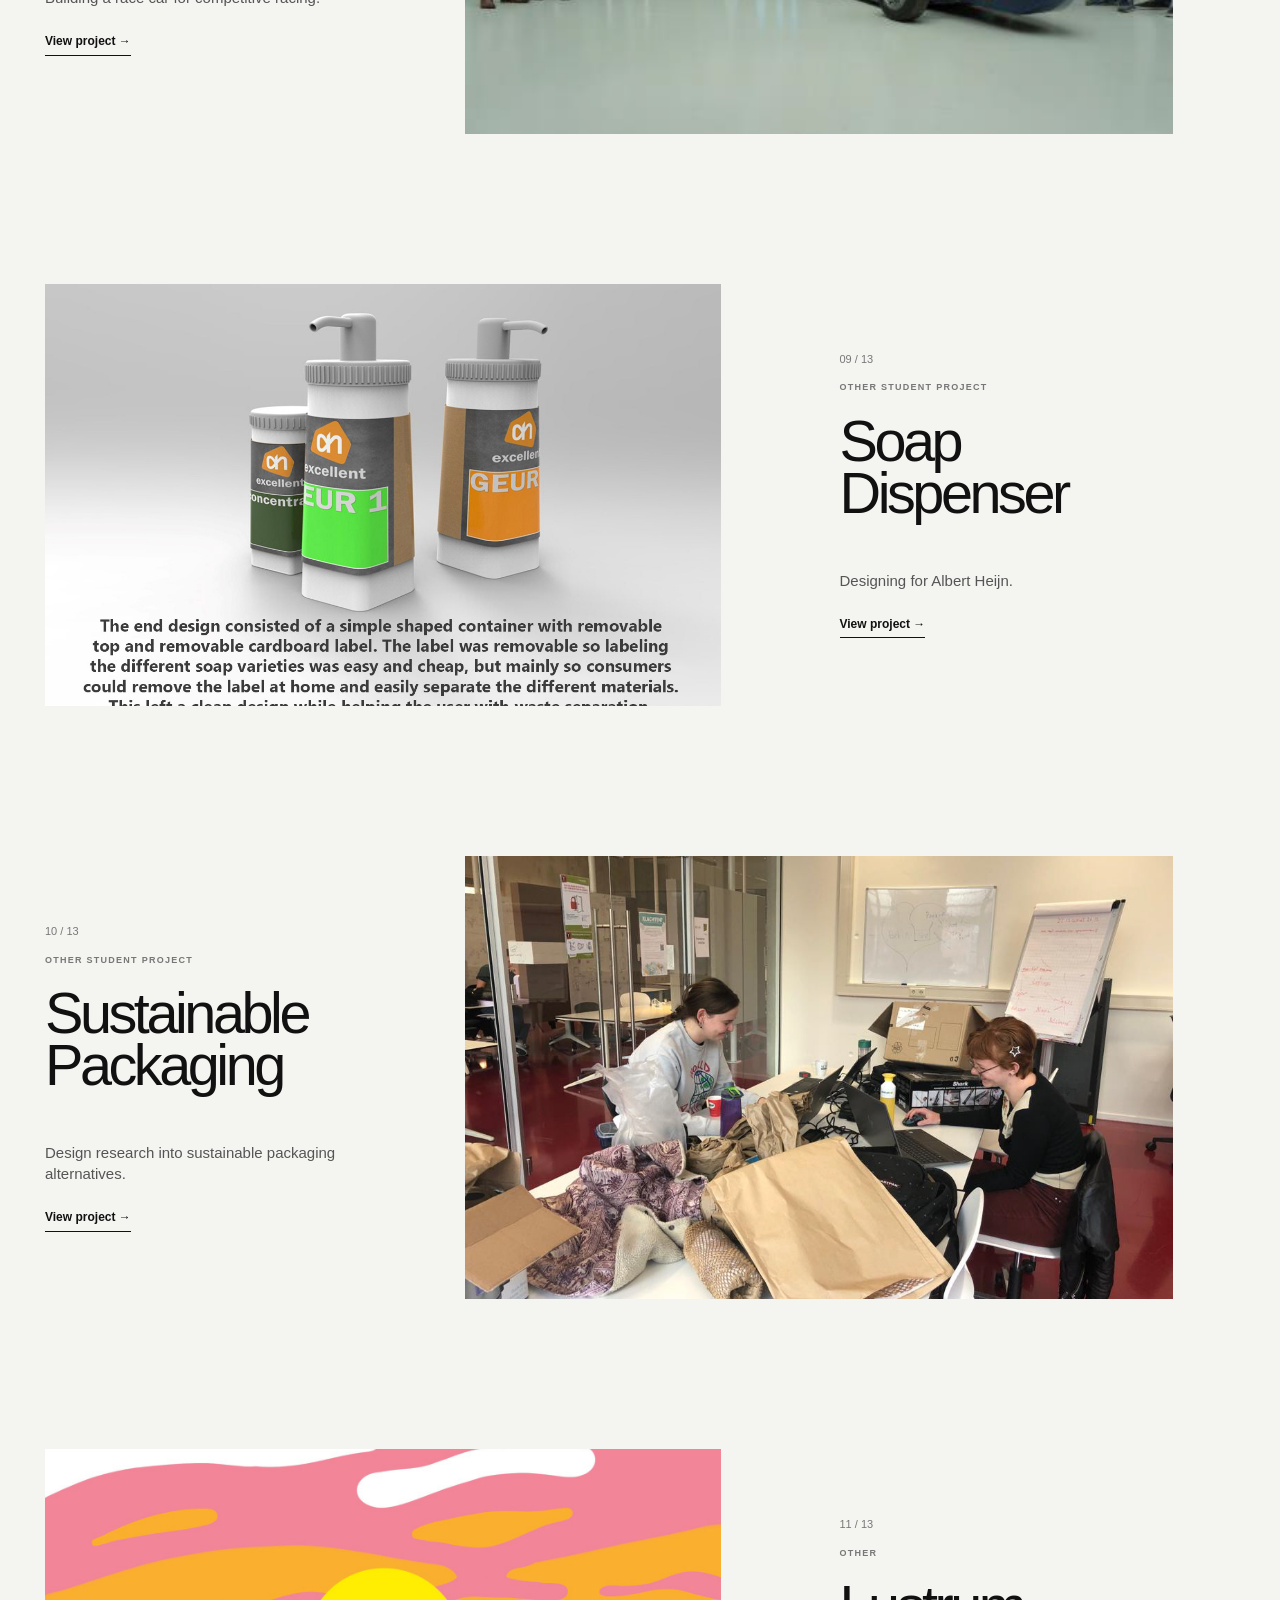
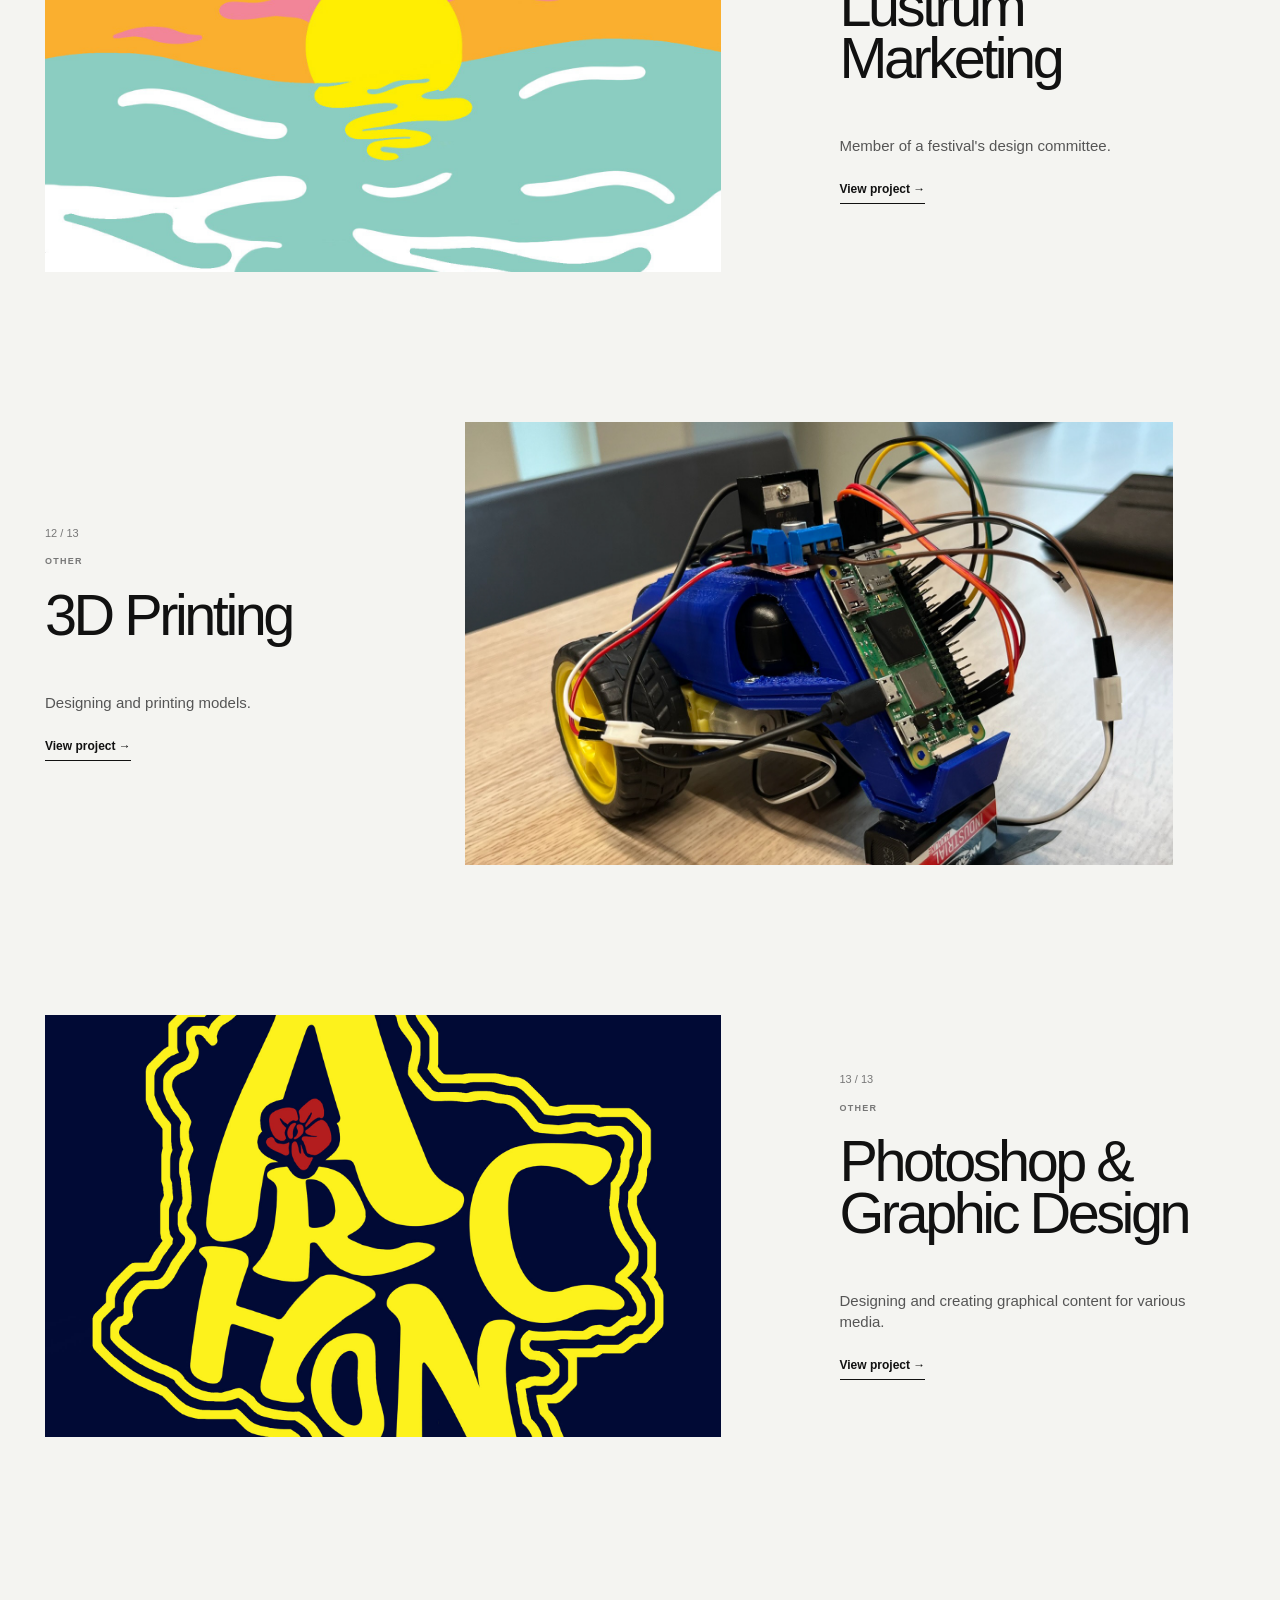
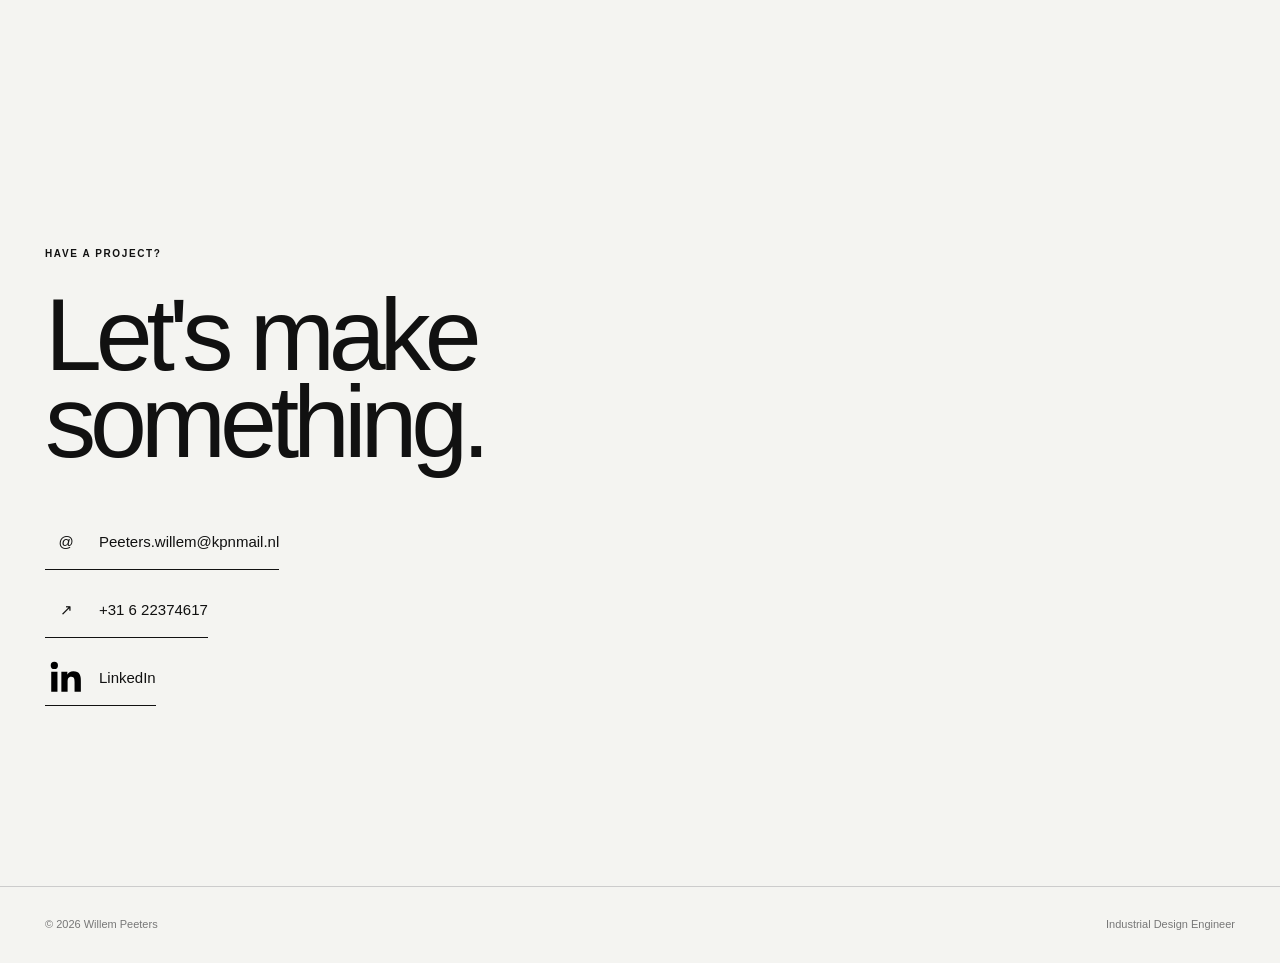
==== commit 31ef4130: "Update homepage" ====
--- a/index.html
+++ b/index.html
@@ -278,7 +278,7 @@
                 <a href="healthcare-waste.html" class="project-image">
 
                     <img
-                        src="Willem Peeters_files/Healthcare_Waste/Main.JPG"
+                        src="Willem Peeters_files/Healthcare_Waste/Main.jpg"
                         alt="3D Printing Healthcare Waste"
                     >
 
@@ -388,7 +388,7 @@
                 <a href="Kroostegel.html" class="project-image">
 
                     <img
-                        src="Willem Peeters_files/Kroostegel/Main.JPG"
+                        src="Willem Peeters_files/Kroostegel/Main.jpg"
                         alt="De Kroostegel"
                     >
 
@@ -441,7 +441,7 @@
 
                <a href="Lely.html" class="project-image">
     <img
-        src="Willem Peeters_files/Lely/Main.JPG"
+        src="Willem Peeters_files/Lely/Main.jpg"
         alt="Lely project"
     >
 </a>
@@ -494,7 +494,7 @@
                 <a href="Biomimicry.html" class="project-image">
 
                     <img
-                        src="Willem Peeters_files/Biomimicry/Main.JPG"
+                        src="Willem Peeters_files/Biomimicry/Main.jpg"
                         alt="Biomimicry project"
                     >
 
@@ -602,7 +602,7 @@
                 <a href="HipVac.html" class="project-image">
 
                     <img
-                        src="Willem Peeters_files/HipVac/Main.JPG"
+                        src="Willem Peeters_files/HipVac/Main.jpg"
                         alt="HipVac"
                     >
 
@@ -655,7 +655,7 @@
                 <a href="RacingTeam.html" class="project-image">
 
                     <img
-                        src="Willem Peeters_files/RacingTeam/Main.JPG"
+                        src="Willem Peeters_files/RacingTeam/Main.jpg"
                         alt="Racing Team"
                     >
 
@@ -709,7 +709,7 @@
                 <a href="SoapDispenser.html" class="project-image">
 
                     <img
-                        src="Willem Peeters_files/SoapDispenser/Main.JPG"
+                        src="Willem Peeters_files/SoapDispenser/Main.jpg"
                         alt="Soap Dispenser"
                     >
 
@@ -763,7 +763,7 @@
                 <a href="Packaging.html" class="project-image">
 
                     <img
-                        src="Willem Peeters_files/SustainablePackaging/Main.JPEG"
+                        src="Willem Peeters_files/SustainablePackaging/Main.jpeg"
                         alt="Sustainable Packaging"
                     >
 
@@ -818,7 +818,7 @@
                 <a href="Lustrum.html" class="project-image">
 
                     <img
-                        src="Willem Peeters_files/Lustrum/Main.JPEG"
+                        src="Willem Peeters_files/LustrumMarketing/Main.jpeg"
                         alt="Lustrum Marketing"
                     >
 
@@ -872,7 +872,7 @@
                 <a href="3DPrinting.html" class="project-image">
 
                     <img
-                        src="Willem Peeters_files\3DPrinting\Main.JPEG"
+                        src="Willem Peeters_files/3DPrinting/Main.jpeg"
                         alt="3D Printing"
                     >
 
@@ -925,7 +925,7 @@
                 <a href="Photoshop.html" class="project-image">
 
                     <img
-                        src="Willem Peeters_files/Photoshop/Main.JPEG"
+                        src="Willem Peeters_files/Photoshop/Main.jpg"
                         alt="Photoshop and graphical design"
                     >
 
